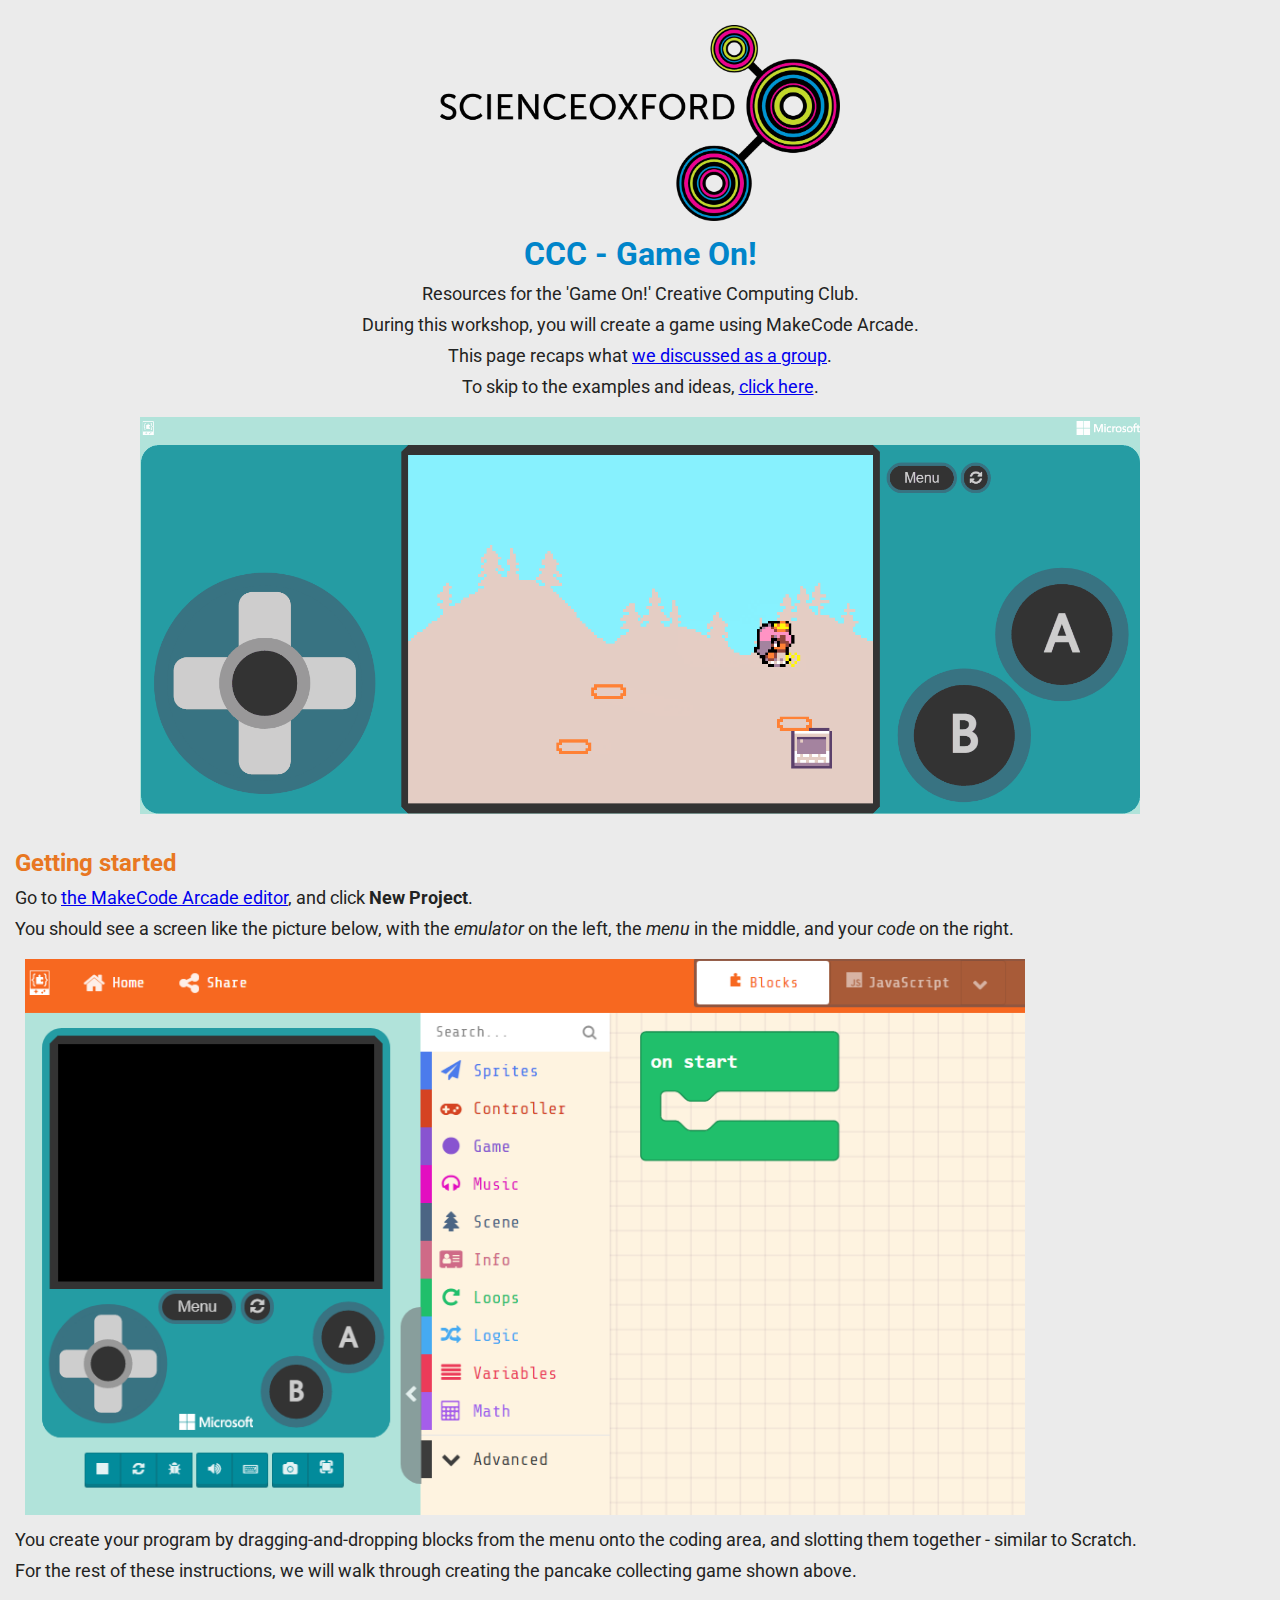
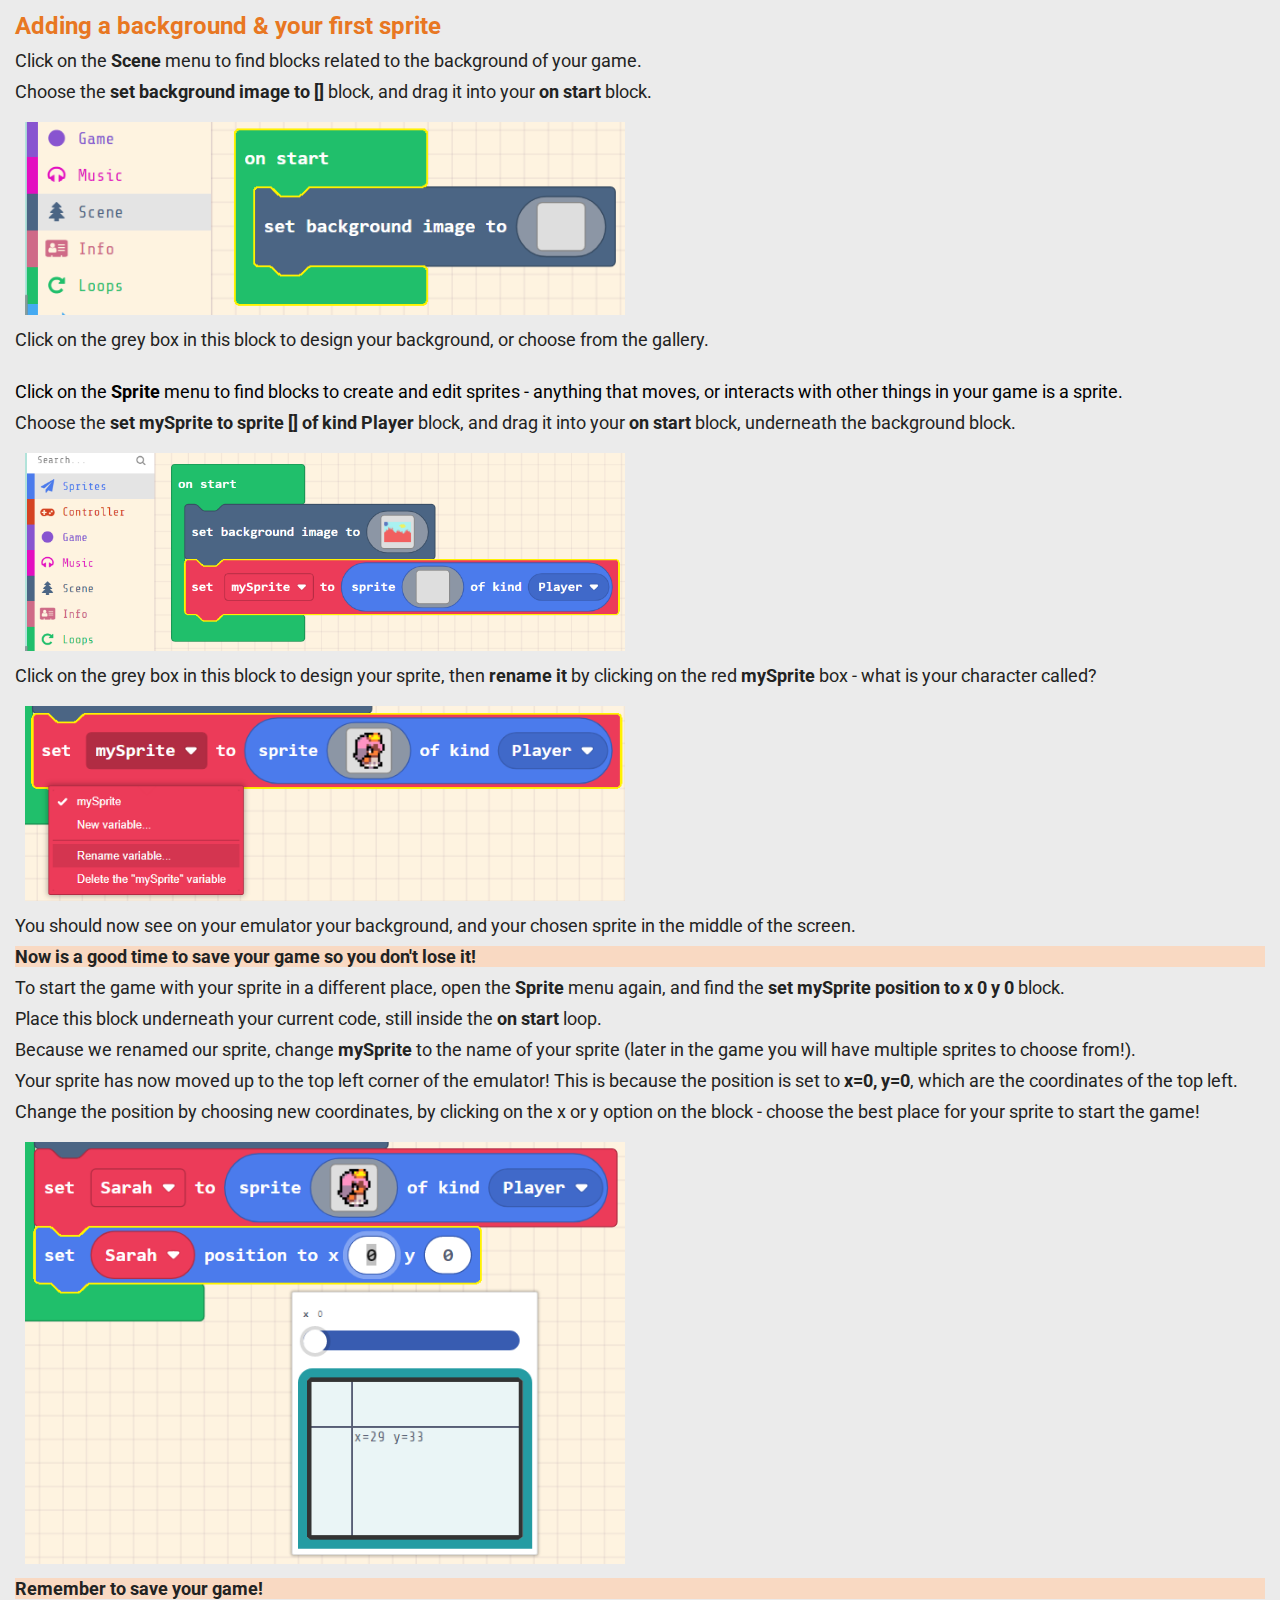
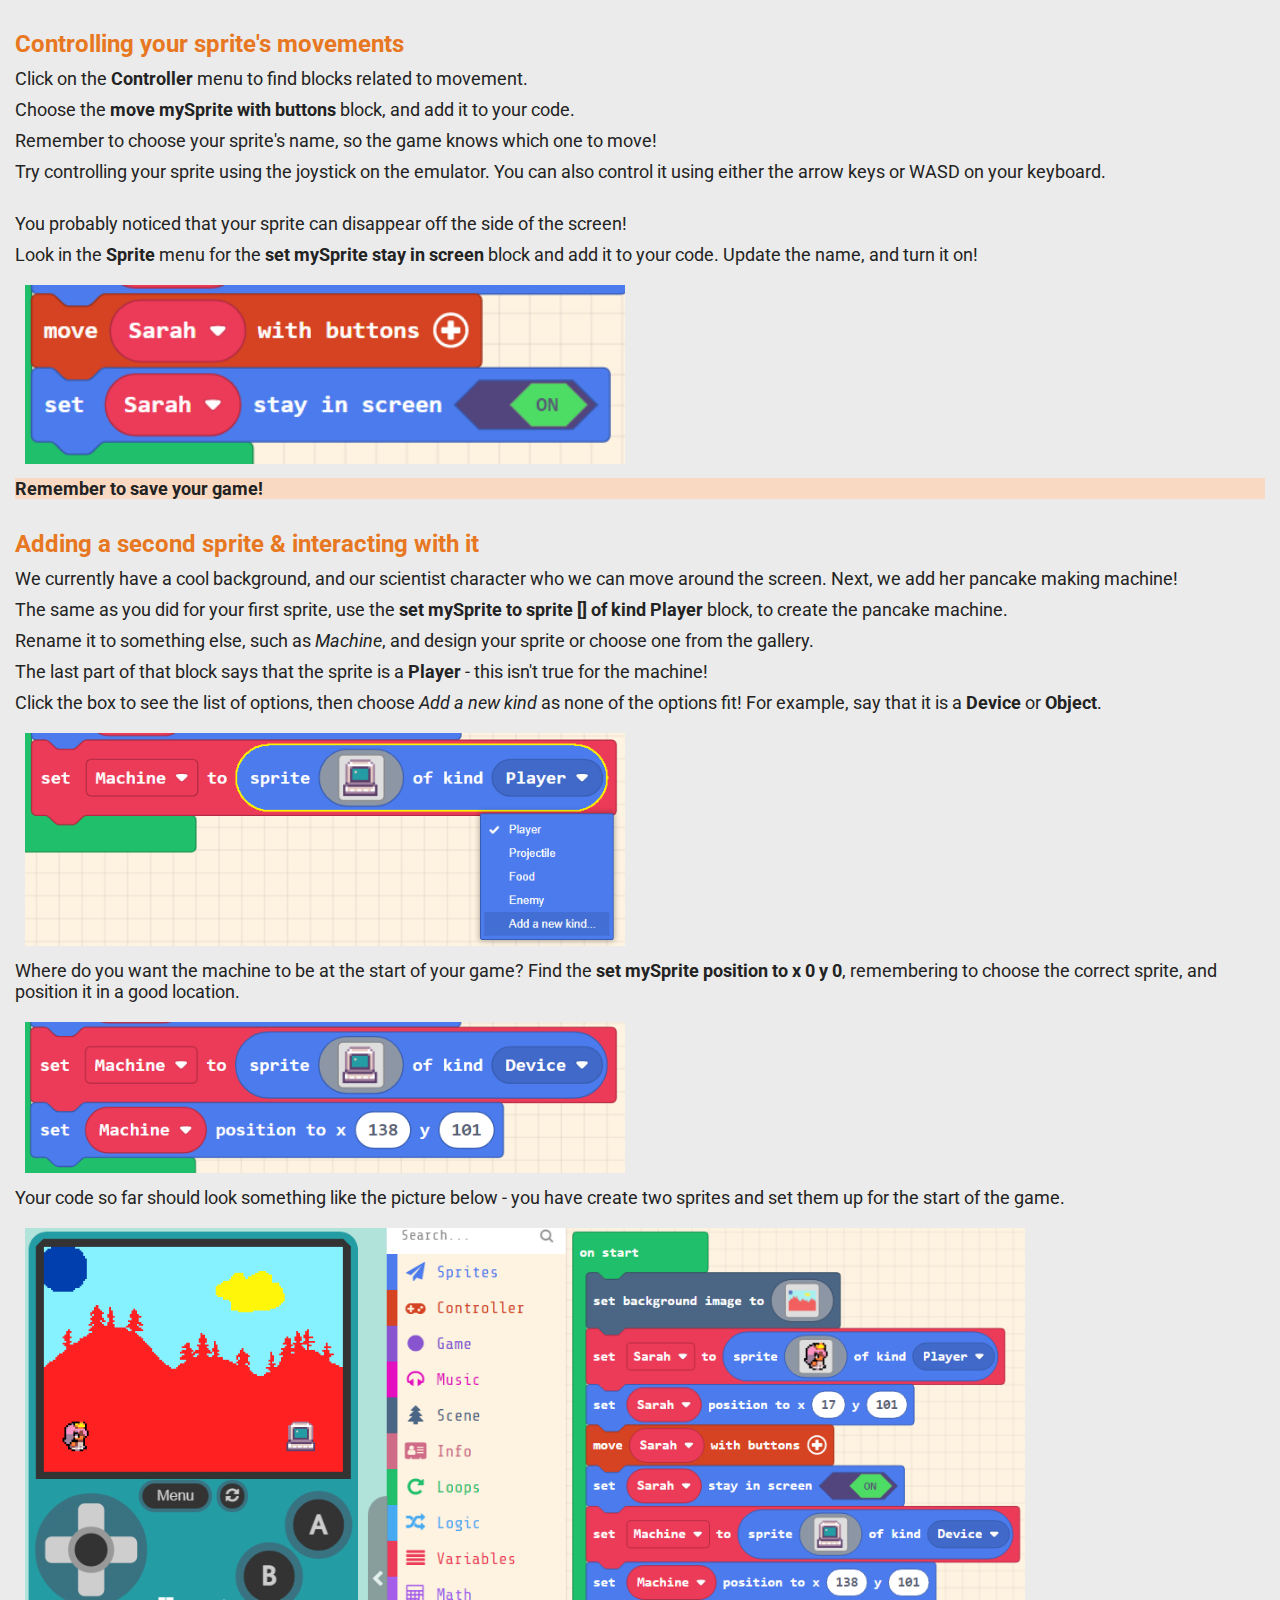
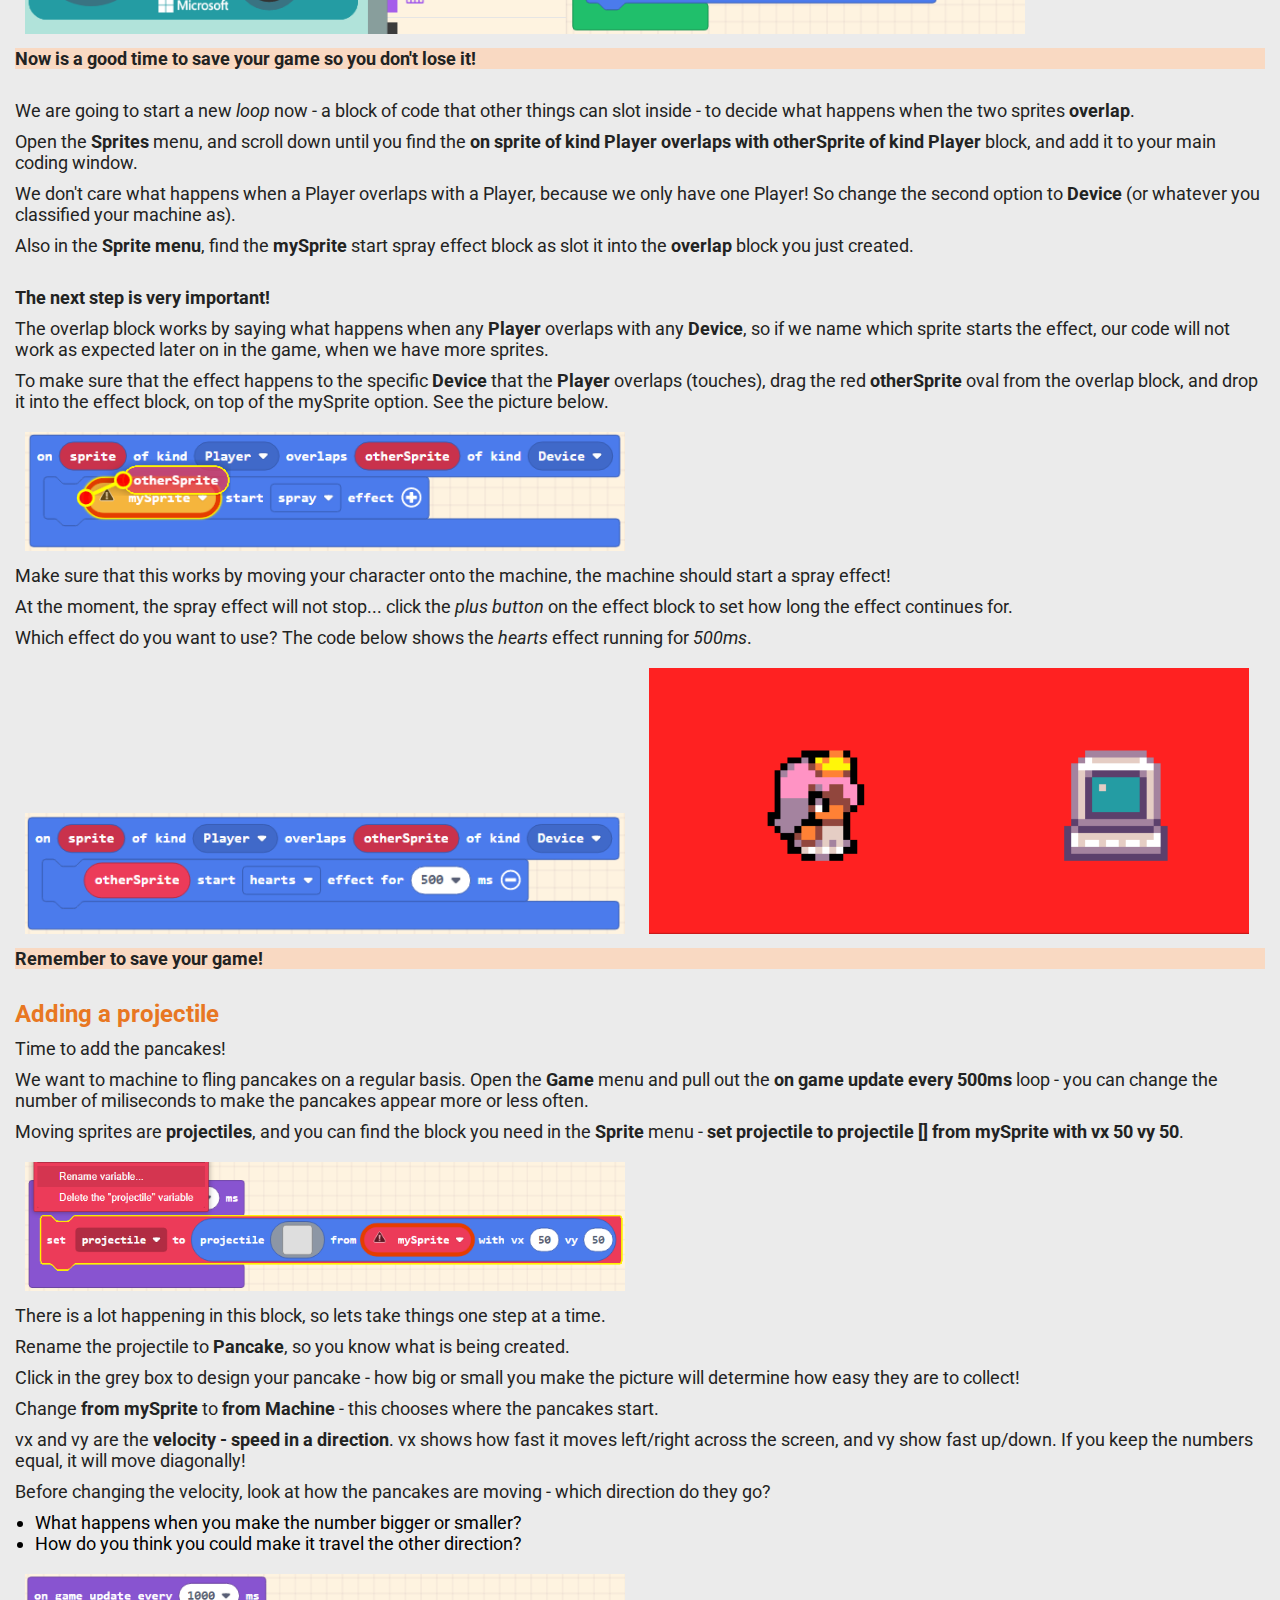
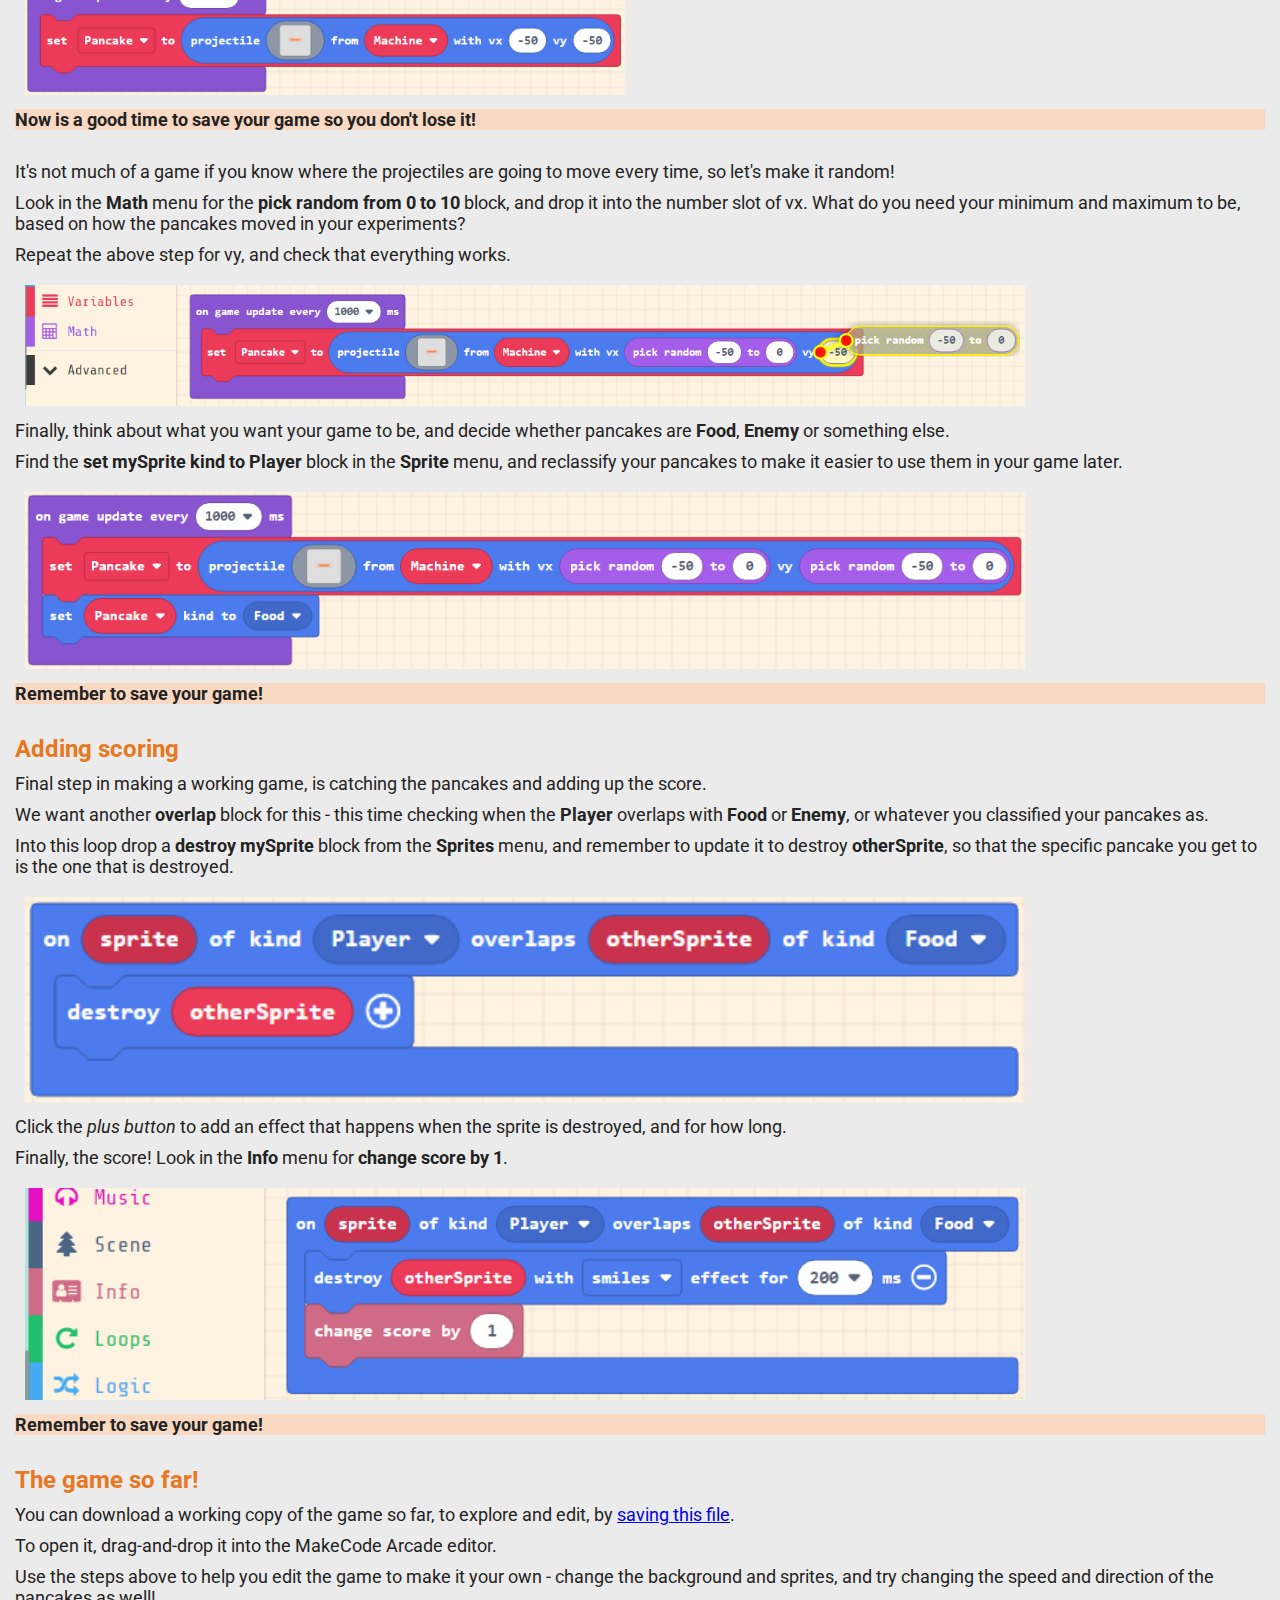
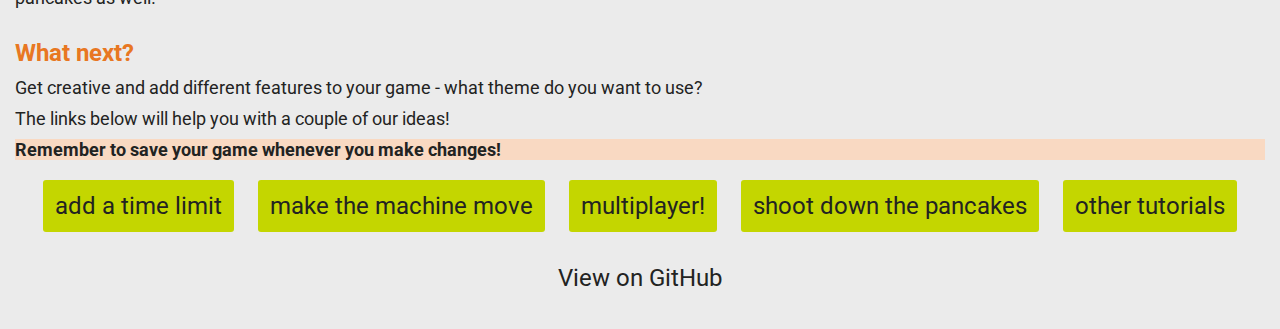
==== index.html @ 3b3e52c8 "docs: add projectile & scoring" ====
<!DOCTYPE html>
<html>

<head>
  <title>Game On!</title>
  <link rel="stylesheet" type="text/css" href="style.css">
  <link href="https://fonts.googleapis.com/css?family=Roboto|Roboto+Mono&display=swap" rel="stylesheet">
  <meta name="viewport" content="width=device-width, initial-scale=1">
</head>

<body>
  <header>
    <a href="https://scienceoxford.com" target="_blank"><img src=".\images\so_logo.png" alt="Science Oxford Logo" width="400px" height="auto"></a>
    <h1>CCC - Game On!</h1>
  </header>

  <div id="intro">
    <p>Resources for the 'Game On!' Creative Computing Club.</p>
    <p>During this workshop, you will create a game using MakeCode Arcade.</p>
    <p>This page recaps what <a href="https://bit.ly/Feb21CCC" target="_blank">we discussed as a group</a>.</p>
    <p>To skip to the examples and ideas, <a href="#working-game">click here</a>.</p>
    <img src=".\images\game-example.gif" alt="Game Example - scientist character moving around pixelated landscape, collecting flying pancakes which burst into hearts when collected" width="1000px" height="auto">
    <br>
    <br>
  </div>

  <div id="starter" class="left">
    <h3>Getting started</h3>
    <p>Go to <a href="https://arcade.makecode.org/" target="_blank">the MakeCode Arcade editor</a>, and click <strong>New Project</strong>.</p>
    <p>You should see a screen like the picture below, with the <em>emulator</em> on the left, the <em>menu</em> in the middle, and your <em>code</em> on the right.</p>
    <img src=".\images\1-emulator.PNG" alt="Screenshot of the editor - emulator on the left, the menu in the middle, your code on the right" width="1000px" height="auto">
    <br>
    <p>You create your program by dragging-and-dropping blocks from the menu onto the coding area, and slotting them together - similar to Scratch.<p>
    <p>For the rest of these instructions, we will walk through creating the pancake collecting game shown above.</p>
    <br>
  </div>

  <div id="first-sprite" class="left">
    <h3>Adding a background & your first sprite</h3>
    <p>Click on the <strong>Scene</strong> menu to find blocks related to the background of your game.</p>
    <p>Choose the <strong>set background image to []</strong> block, and drag it into your <strong>on start</strong> block.</p>
    <img src=".\images\2-background.PNG" alt="Screenshot of blocks - on start, set background image" width="600px" height="auto">
    <br>
    <p>Click on the grey box in this block to design your background, or choose from the gallery.</p>
    <br>Click on the <strong>Sprite</strong> menu to find blocks to create and edit sprites - anything that moves, or interacts with other things in your game is a sprite.</p>
    <p>Choose the <strong>set mySprite to sprite [] of kind Player</strong> block, and drag it into your <strong>on start</strong> block, underneath the background block.</p>
    <img src=".\images\3-add-sprite.PNG" alt="Screenshot of blocks - on start, set background image, set mySprite to sprite of kind Player" width="600px" height="auto">
    <br>
    <p>Click on the grey box in this block to design your sprite, then <strong>rename it</strong> by clicking on the red <strong>mySprite</strong> box - what is your character called?</p>
    <img src=".\images\4-rename-variable.PNG" alt="Screenshot of blocks - on start, set background image, set mySprite to sprite of kind Player" width="600px" height="auto">
    <br>
    <p>You should now see on your emulator your background, and your chosen sprite in the middle of the screen.</p>
    <p class=debugging><strong>Now is a good time to save your game so you don't lose it!</strong></p>
    <p>To start the game with your sprite in a different place, open the <strong>Sprite</strong> menu again, and find the <strong>set mySprite position to x 0 y 0</strong> block.</p>
    <p>Place this block underneath your current code, still inside the <strong>on start</strong> loop.</p>
    <p>Because we renamed our sprite, change <strong>mySprite</strong> to the name of your sprite (later in the game you will have multiple sprites to choose from!).</p>
    <p>Your sprite has now moved up to the top left corner of the emulator! This is because the position is set to <strong>x=0, y=0</strong>, which are the coordinates of the top left.</p>
    <p>Change the position by choosing new coordinates, by clicking on the x or y option on the block - choose the best place for your sprite to start the game!</p>
    <img src=".\images\5-set-position.PNG" alt="Screenshot of blocks - set mySprite to sprite of kind Player, set mySprite position to x 0 y 0" width="600px" height="auto">
    <br>
    <p class=debugging><strong>Remember to save your game!</strong></p>
    <br>
  </div>

  <div id="moving" class="left">
    <h3>Controlling your sprite's movements</h3>
    <p>Click on the <strong>Controller</strong> menu to find blocks related to movement.</p>
    <p>Choose the <strong>move mySprite with buttons</strong> block, and add it to your code.</p>
    <p>Remember to choose your sprite's name, so the game knows which one to move!</p>
    <p>Try controlling your sprite using the joystick on the emulator. You can also control it using either the arrow keys or WASD on your keyboard.</p>
    <br>
    <p>You probably noticed that your sprite can disappear off the side of the screen!</p>
    <p>Look in the <strong>Sprite</strong> menu for the <strong>set mySprite stay in screen</strong> block and add it to your code. Update the name, and turn it on!</p>
    <img src=".\images\6-move-sprite.PNG" alt="Screenshot of blocks - move mySprite with buttons, set mySprite stay in screen ON" width="600px" height="auto">
    <br>
    <p class=debugging><strong>Remember to save your game!</strong></p>
    <br>
  </div>

  <div id="second-sprite" class="left">
    <h3>Adding a second sprite & interacting with it</h3>
    <p>We currently have a cool background, and our scientist character who we can move around the screen. Next, we add her pancake making machine!</p>
    <p>The same as you did for your first sprite, use the <strong>set mySprite to sprite [] of kind Player</strong> block, to create the pancake machine.</p>
    <p>Rename it to something else, such as <em>Machine</em>, and design your sprite or choose one from the gallery.</p>
    <p>The last part of that block says that the sprite is a <strong>Player</strong> - this isn't true for the machine!</p>
    <p>Click the box to see the list of options, then choose <em>Add a new kind</em> as none of the options fit! For example, say that it is a <strong>Device</strong> or <strong>Object</strong>.</p>
    <img src=".\images\7-second-sprite.PNG" alt="Screenshot of blocks - set mySprite2 to sprite of kind Player - showing options to change Player to Projectile, Food, Enemy or Add a new kind" width="600px" height="auto">
    <br>
    <p>Where do you want the machine to be at the start of your game? Find the <strong>set mySprite position to x 0 y 0</strong>, remembering to choose the correct sprite, and position it in a good location.</p>
    <img src=".\images\8-position-second-sprite.PNG" alt="Screenshot of blocks - set mySprite2 to sprite of kind Device, set mySprite2 position to x 138 y 101" width="600px" height="auto">
    <br>
    <p>Your code so far should look something like the picture below - you have create two sprites and set them up for the start of the game.</p>
    <img src=".\images\9-steps-so-far.PNG" alt="Screenshot of blocks showing all the code so far, plus the emulator showing the position of the sprites" width="1000px" height="auto">
    <br>
    <p class=debugging><strong>Now is a good time to save your game so you don't lose it!</strong></p>
    <br>
    <p>We are going to start a new <em>loop</em> now - a block of code that other things can slot inside - to decide what happens when the two sprites <strong>overlap</strong>.</p>
    <p>Open the <strong>Sprites</strong> menu, and scroll down until you find the <strong>on sprite of kind Player overlaps with otherSprite of kind Player</strong> block, and add it to your main coding window.</p>
    <p>We don't care what happens when a Player overlaps with a Player, because we only have one Player! So change the second option to <strong>Device</strong> (or whatever you classified your machine as).</p>
    <p>Also in the <strong>Sprite menu</strong>, find the <strong>mySprite</strong> start spray effect</strong> block as slot it into the <strong>overlap</strong> block you just created.</p>
    <br>
    <p><strong>The next step is very important!</strong></p>
    <p>The overlap block works by saying what happens when any <strong>Player</strong> overlaps with any <strong>Device</strong>, so if we name which sprite starts the effect, our code will not work as expected later on in the game, when we have more sprites.</p>
    <p>To make sure that the effect happens to the specific <strong>Device</strong> that the <strong>Player</strong> overlaps (touches), drag the red <strong>otherSprite</strong> oval from the overlap block, and drop it into the effect block, on top of the mySprite option. See the picture below.</p>
    <img src=".\images\10-overlap.PNG" alt="Screenshot of blocks - on sprite of kind Player overlaps otherSprite of kind Device, otherSprite start spray effect" width="600px" height="auto">
    <br>
    <p>Make sure that this works by moving your character onto the machine, the machine should start a spray effect!</p>
    <p>At the moment, the spray effect will not stop... click the <em>plus button</em> on the effect block to set how long the effect continues for.</p>
    <p>Which effect do you want to use? The code below shows the <em>hearts</em> effect running for <em>500ms</em>.</p>
    <img src=".\images\11-hearts-for-time.PNG" alt="Screenshot of blocks - on sprite of kind Player overlaps otherSprite of kind Device, otherSprite start hearts effect for 500ms" width="600px" height="auto">
    <img src=".\images\12-example.gif" alt="Game example - scientist moving onto the machine, then away again. The machine creates hearts when touched." width="600px" height="auto">
    <br>
    <p class=debugging><strong>Remember to save your game!</strong></p>
    <br>
  </div>

  <div id="projectile" class="left">
    <h3>Adding a projectile</h3>
    <p>Time to add the pancakes!</p>
    <p>We want to machine to fling pancakes on a regular basis. Open the <strong>Game</strong> menu and pull out the <strong>on game update every 500ms</strong> loop - you can change the number of miliseconds to make the pancakes appear more or less often.
    <p>Moving sprites are <strong>projectiles</strong>, and you can find the block you need in the <strong>Sprite</strong> menu - <strong>set projectile to projectile [] from mySprite with vx 50 vy 50</strong>.</p>
    <img src=".\images\13-add-projectile.PNG" alt="Screenshot of blocks - on game update every 500ms, set projectile to projectile from mySprite with vx 50 vy 50" width="600px" height="auto">
    <br>
    <p>There is a lot happening in this block, so lets take things one step at a time.</p>
    <p>Rename the projectile to <strong>Pancake</strong>, so you know what is being created.</p>
    <p>Click in the grey box to design your pancake - how big or small you make the picture will determine how easy they are to collect!</p>
    <p>Change <strong>from mySprite</strong> to <strong>from Machine</strong> - this chooses where the pancakes start.</p>
    <p>vx and vy are the <strong>velocity - speed in a direction</strong>. vx shows how fast it moves left/right across the screen, and vy show fast up/down. If you keep the numbers equal, it will move diagonally!</p>
    <p>Before changing the velocity, look at how the pancakes are moving - which direction do they go?</p>
    <ul>
      <li>What happens when you make the number bigger or smaller?</li>
      <li>How do you think you could make it travel the other direction?</li>
    </ul>
    <img src=".\images\14-renamed-projectile.PNG" alt="Screenshot of blocks - on game update every 1000ms, set Pancake to projectile from Machine with vx -50 vy -50" width="600px" height="auto">
    <br>
    <p class=debugging><strong>Now is a good time to save your game so you don't lose it!</strong></p>
    <br>
    <p>It's not much of a game if you know where the projectiles are going to move every time, so let's make it random!</p>
    <p>Look in the <strong>Math</strong> menu for the <strong>pick random from 0 to 10</strong> block, and drop it into the number slot of vx. What do you need your minimum and maximum to be, based on how the pancakes moved in your experiments?</p>
    <p>Repeat the above step for vy, and check that everything works.</p>
    <img src=".\images\15-random-velocity.PNG" alt="Screenshot of blocks - on game update every 1000ms, set Pancake to projectile from Machine with vx pick random -50 to 0 vy pick random -50 to 0" width="1000px" height="auto">
    <br>
    <p>Finally, think about what you want your game to be, and decide whether pancakes are <strong>Food</strong>, <strong>Enemy</strong> or something else.</p>
    <p>Find the <strong>set mySprite kind to Player</strong> block in the <strong>Sprite</strong> menu, and reclassify your pancakes to make it easier to use them in your game later.</p>
    <img src=".\images\16-code-so-far.PNG" alt="Screenshot of blocks - on game update every 1000ms, set Pancake to projectile from Machine with vx pick random -50 to 0 vy pick random -50 to 0, set Pancake kind to Food" width="1000px" height="auto">
    <br>
    <p class=debugging><strong>Remember to save your game!</strong></p>
    <br>
  </div>

  <div id="scoring" class="left">
    <h3>Adding scoring</h3>
    <p>Final step in making a working game, is catching the pancakes and adding up the score.</p>
    <p>We want another <strong>overlap</strong> block for this - this time checking when the <strong>Player</strong> overlaps with <strong>Food</strong> or <strong>Enemy</strong>, or whatever you classified your pancakes as.</p>
    <p>Into this loop drop a <strong>destroy mySprite</strong> block from the <strong>Sprites</strong> menu, and remember to update it to destroy <strong>otherSprite</strong>, so that the specific pancake you get to is the one that is destroyed.</p>
    <img src=".\images\17-overlap-food.PNG" alt="Screenshot of blocks - on sprite of kind Player overlaps otherSprite of kind Food, destroy otherSprite" width="1000px" height="auto">
    <br>
    <p>Click the <em>plus button</em> to add an effect that happens when the sprite is destroyed, and for how long.</p>
    <p>Finally, the score! Look in the <strong>Info</strong> menu for <strong>change score by 1</strong>.</p>
    <img src=".\images\18-code-so-far.PNG" alt="Screenshot of blocks - on sprite of kind Player overlaps otherSprite of kind Food, destroy otherSprite with smiles effect for 200ms, change score by 1" width="1000px" height="auto">
    <br>
    <p class=debugging><strong>Remember to save your game!</strong></p>
    <br>
  </div>

  <div id="working-game" class="left">
    <h3>The game so far!</h3>
    <p>You can download a working copy of the game so far, to explore and edit, by <a href=".examples\Scientist-Pancake-Game.png" target="_blank">saving this file</a>.</p>
    <p>To open it, drag-and-drop it into the MakeCode Arcade editor.</p>
    <p>Use the steps above to help you edit the game to make it your own - change the background and sprites, and try changing the speed and direction of the pancakes as well!</p>
    <br>
  </div>

  <div id="extensions" class="left">
    <h3>What next?</h3>
    <p>Get creative and add different features to your game - what theme do you want to use?</p>
    <p>The links below will help you with a couple of our ideas!</p>
    <p class=debugging><strong>Remember to save your game whenever you make changes!</strong></p>
  </div>

  <nav class="links bg_green">
    <a href="..." target="_blank">add a time limit</a>
    <a href="..." target="_blank">make the machine move</a>
    <a href="..." target"_blank">multiplayer!</a>
    <a href="..." target"_blank">shoot down the pancakes</a>
    <a href="https://arcade.makecode.com/" target"_blank">other tutorials</a>
  </nav>

  <footer class="links">
    <a href="https://github.com/ScienceOxford/game-on" target="_blank">View on GitHub</a>
  </footer>

</body>

</html>
---- style.css ----
* {
  box-sizing: border-box;
  margin: 0;
  padding: 0;
  font-size: 18px;
}

img {
  max-width: 100%;
  height: auto;
  margin: 10px;
}

body {
  background-color: rgb(235, 235, 235);
  font-family: "Roboto";
  text-align: center;
  font-size: 16px;
  margin: 5px;
  padding: 10px;
  min-width: 300px;
}

h1 {
  color: rgb(0, 133, 202);
  font-size: 32px;
  margin-bottom: 10px;
}

h3 {
  color: rgb(232, 119, 34);
  font-size: 24px;
  margin-bottom: 10px;
}

h4 {
  color: rgb(30, 144, 255);
  font-size: 22px;
  margin-bottom: 10px;
}

h5 {
  color: rgb(227, 0, 141);
  font-size: 22px;
  margin-bottom: 10px;
}

p {
  color: rgb(34, 35, 34);
  margin-bottom: 10px;
}

pre {
  font-family: "Roboto Mono";
  border: thin dashed darkgrey;
  border-radius: 5px;
  padding: 5px;
}

code {
  font-family: "Roboto Mono";
}

.left {
  text-align: left;
}

.bg_pink a {
  background-color: rgb(208, 0, 111);
}

.bg_green a {
  background-color: rgb(196, 214, 0);
}

.links a {
  color: rgb(34, 35, 34);
  font-size: 24px;
  border-radius: 3px;
  margin: 10px;
  padding: 12px;
  display: inline-block;
  text-decoration: none;
}

.debugging {
  background-color: rgb(249,217,194);
}

ul, ol {
  margin-left: 20px;
  margin-bottom: 10px;
}
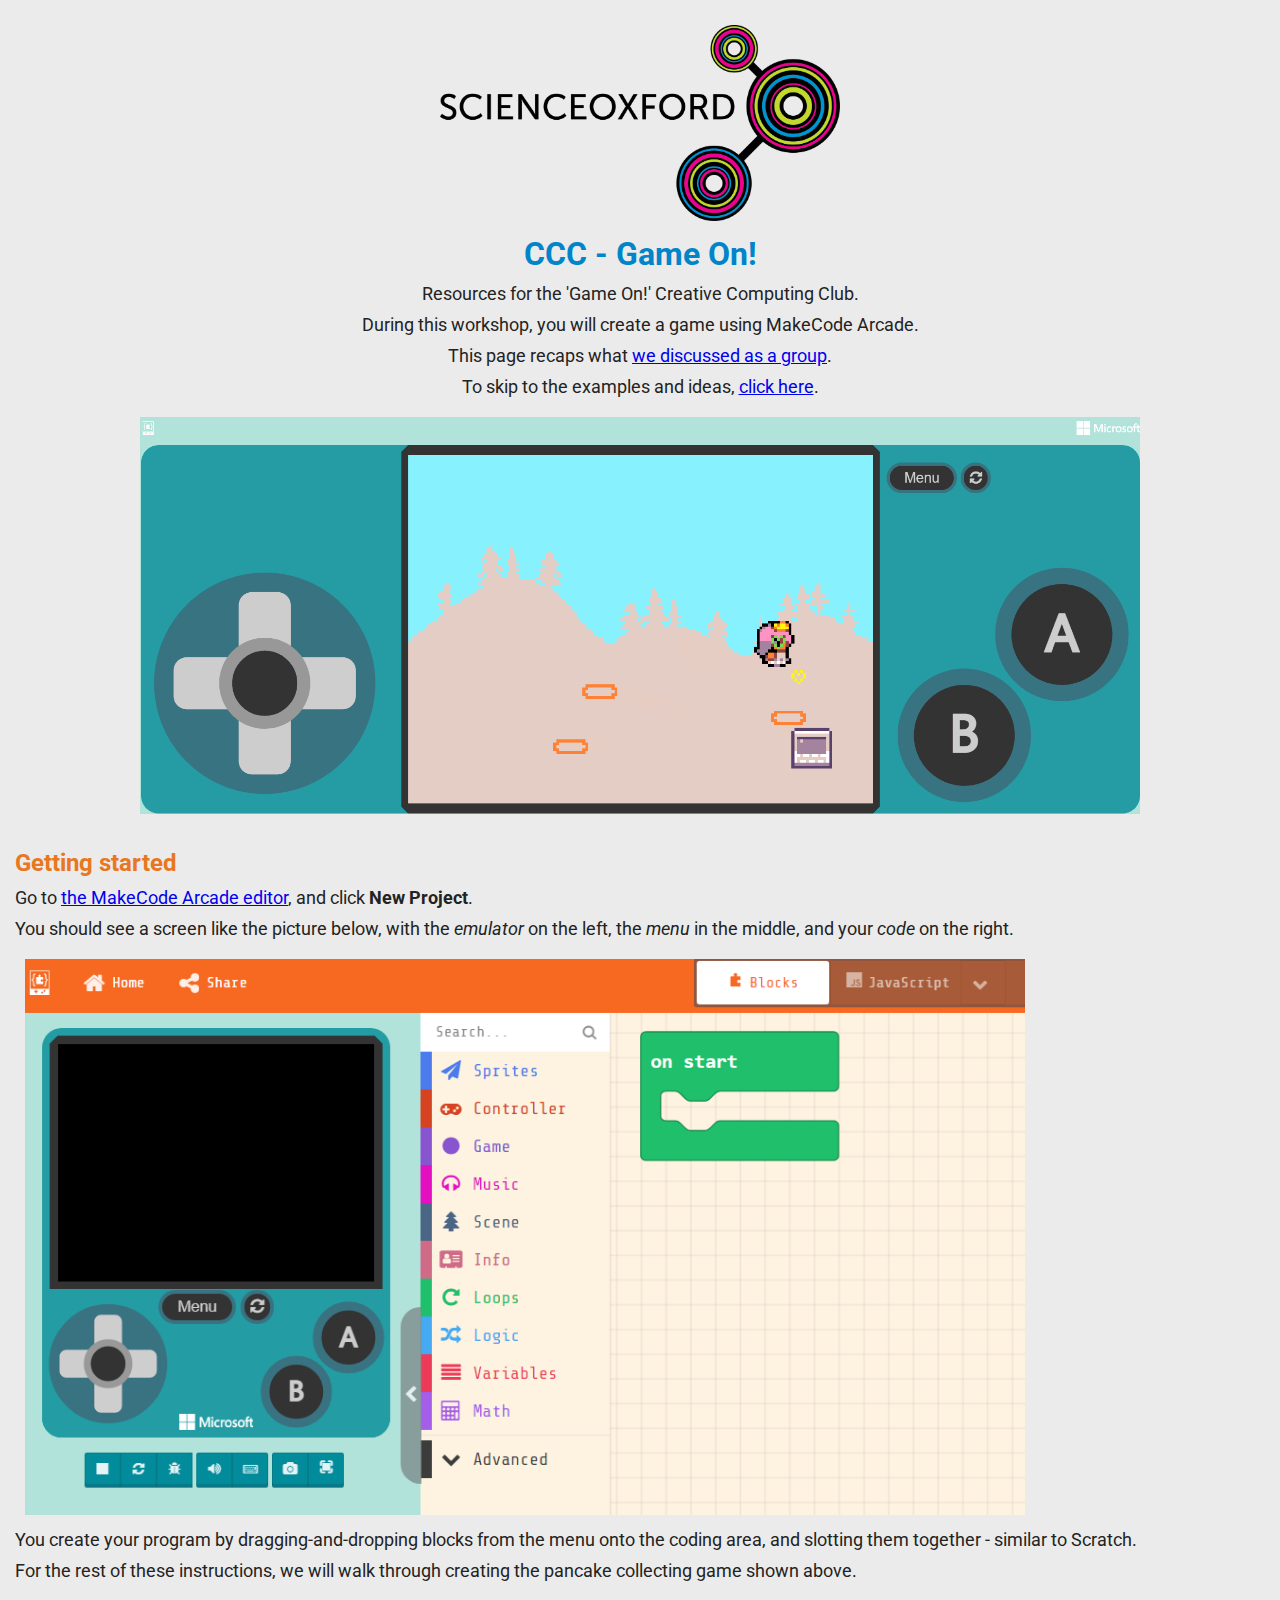
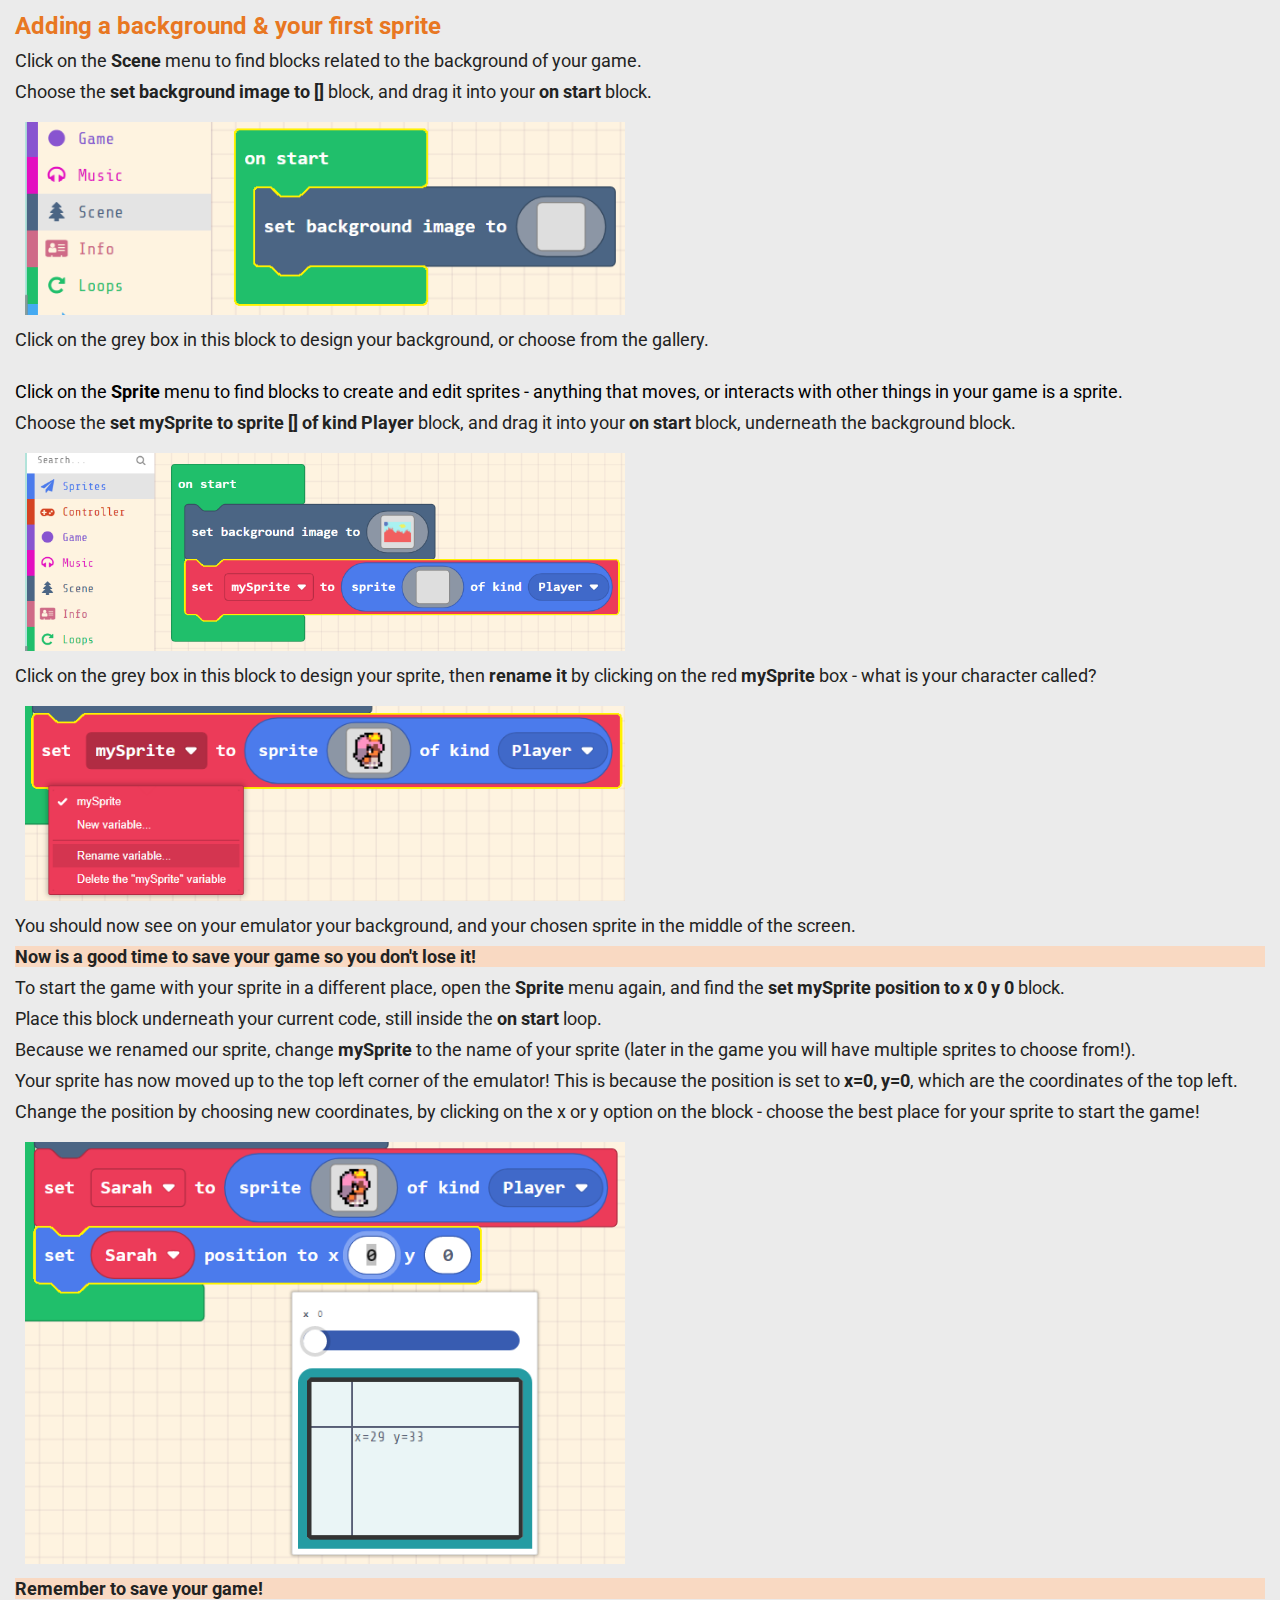
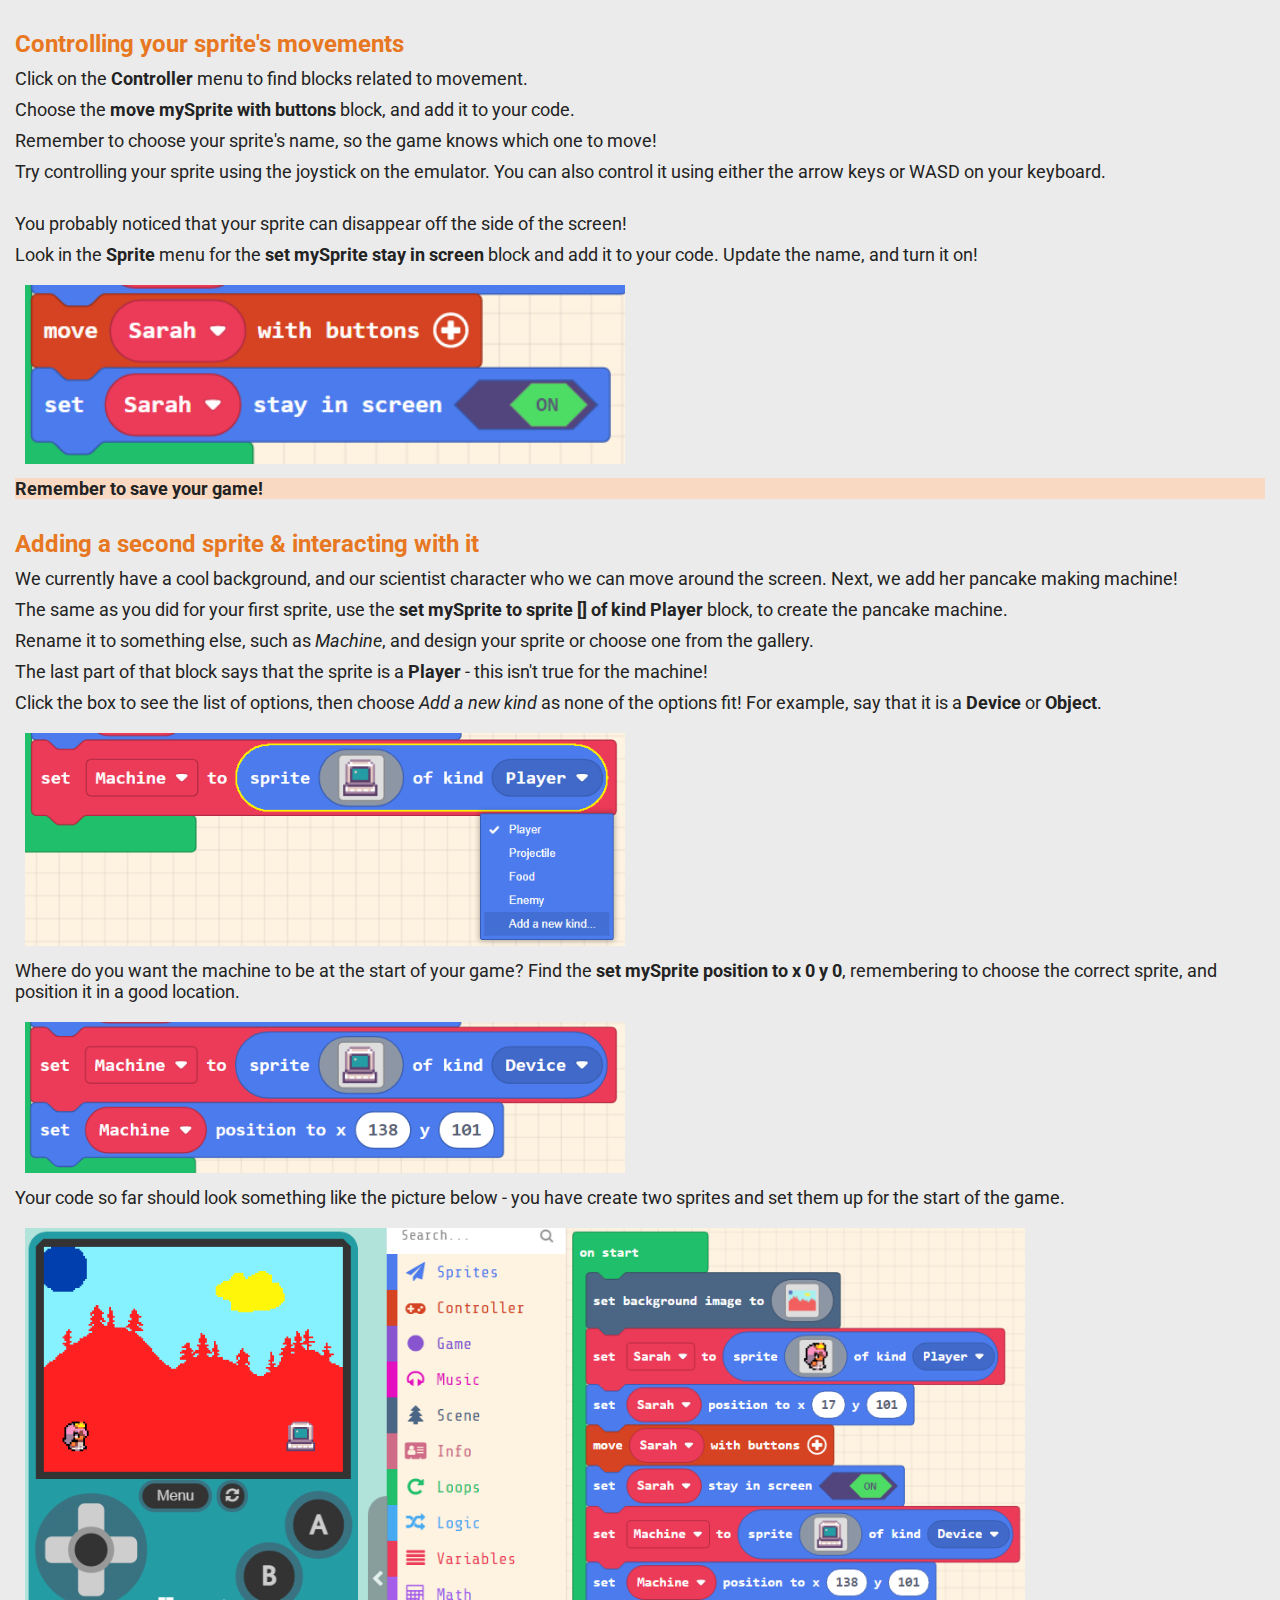
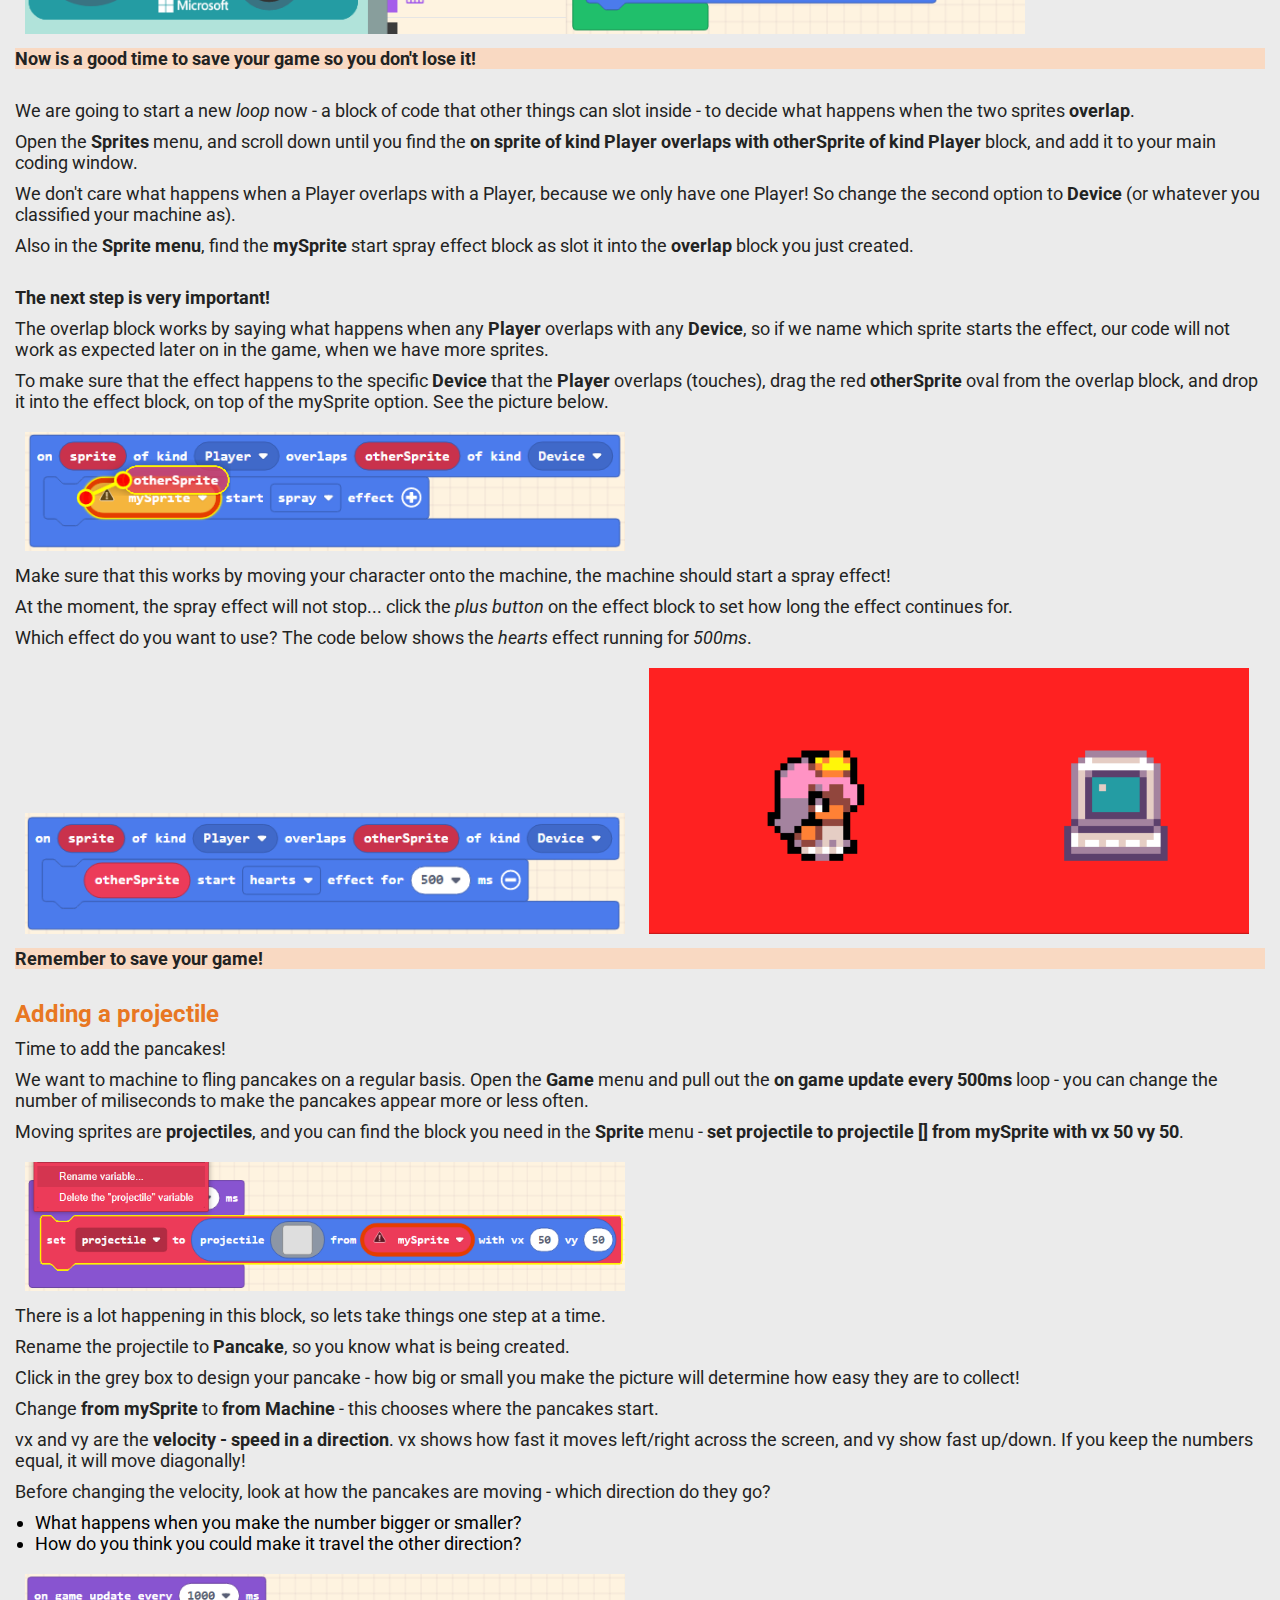
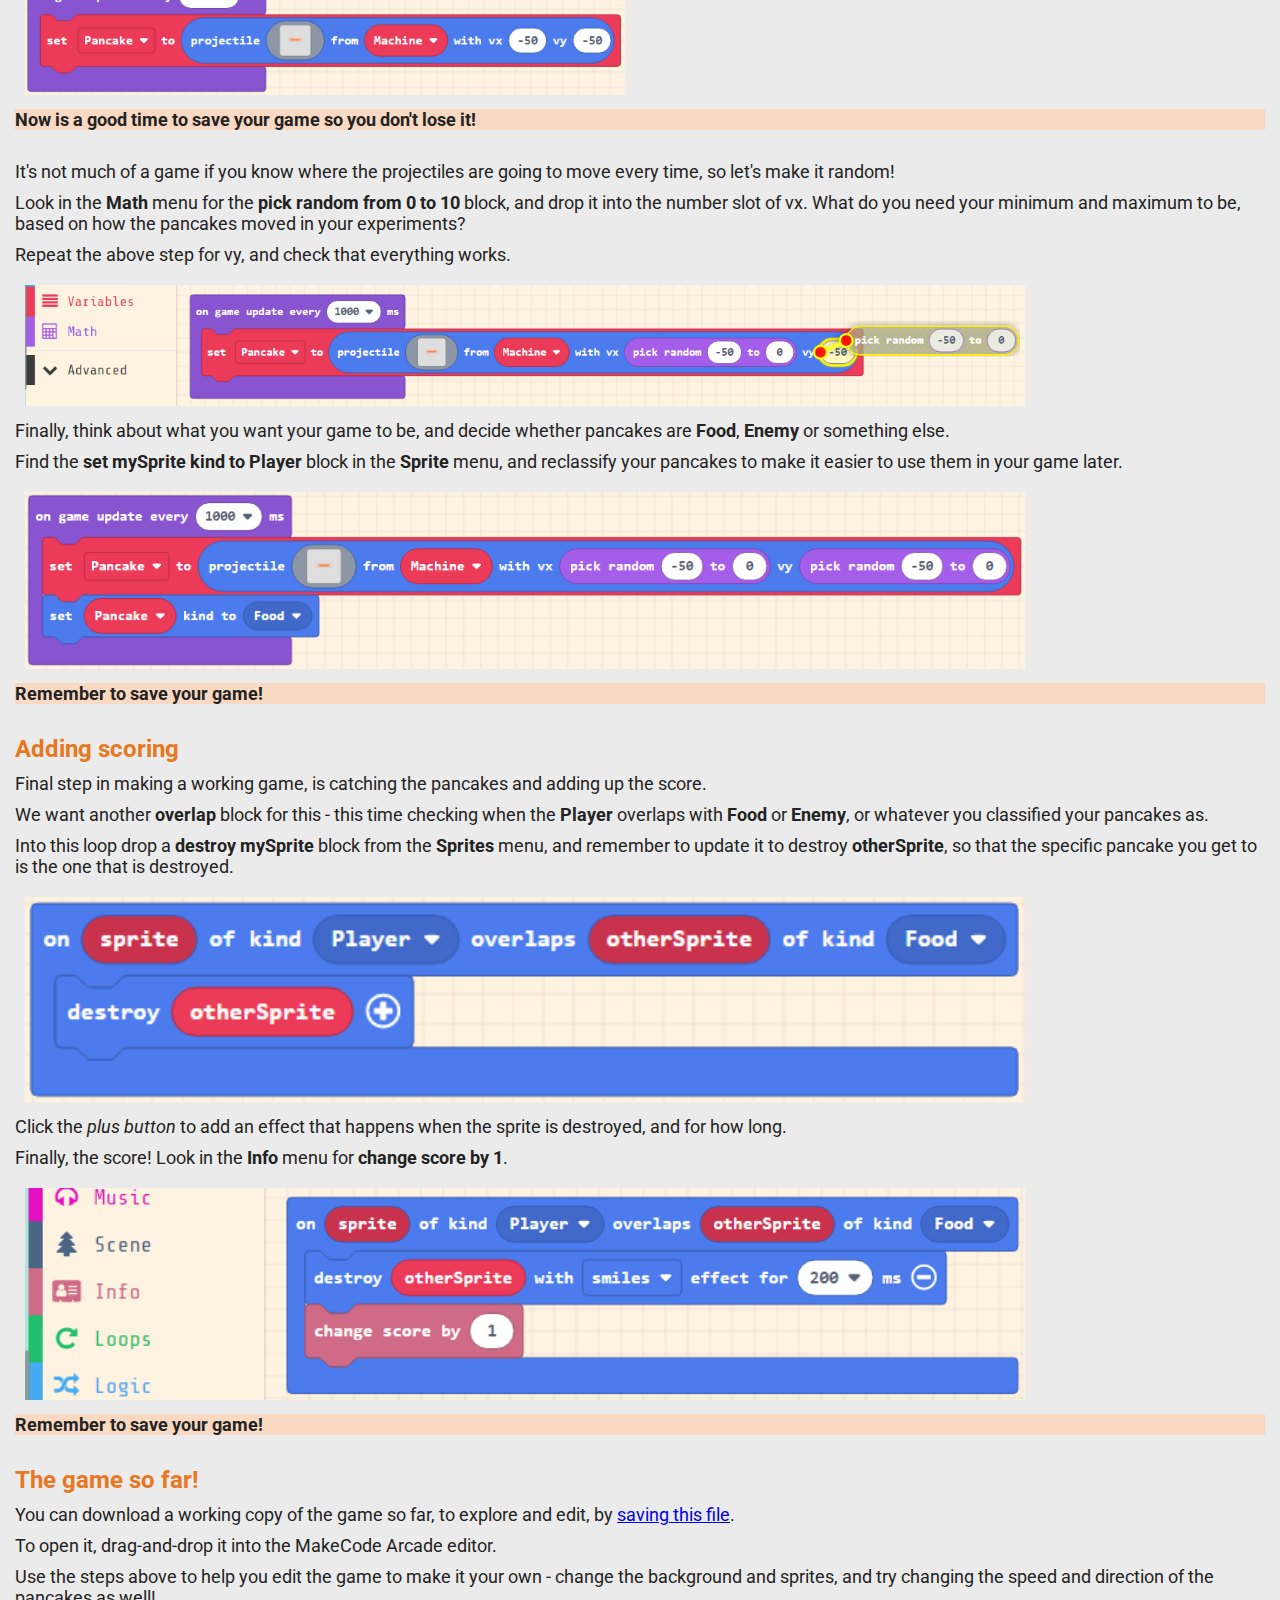
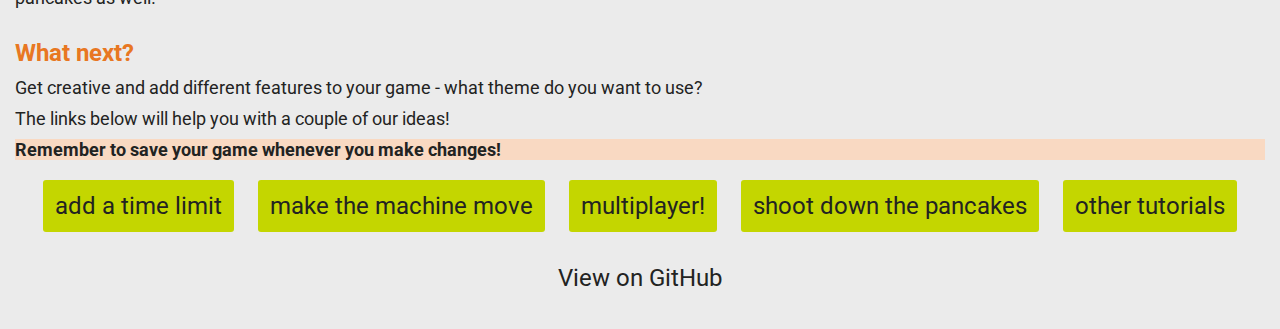
==== commit 471932ef: "docs: add time limit extension" ====
--- a/index.html
+++ b/index.html
@@ -179,9 +179,9 @@
   </div>
 
   <nav class="links bg_green">
-    <a href="..." target="_blank">add a time limit</a>
+    <a href="countdown.html" target="_blank">add a time limit</a>
     <a href="..." target="_blank">make the machine move</a>
-    <a href="..." target"_blank">multiplayer!</a>
+    <a href="multiplayer.html" target"_blank">multiplayer!</a>
     <a href="..." target"_blank">shoot down the pancakes</a>
     <a href="https://arcade.makecode.com/" target"_blank">other tutorials</a>
   </nav>
--- a/style.css
+++ b/style.css
@@ -91,3 +91,8 @@
   margin-left: 20px;
   margin-bottom: 10px;
 }
+
+table {
+  text-align: center;
+  border-spacing: 15px;
+}
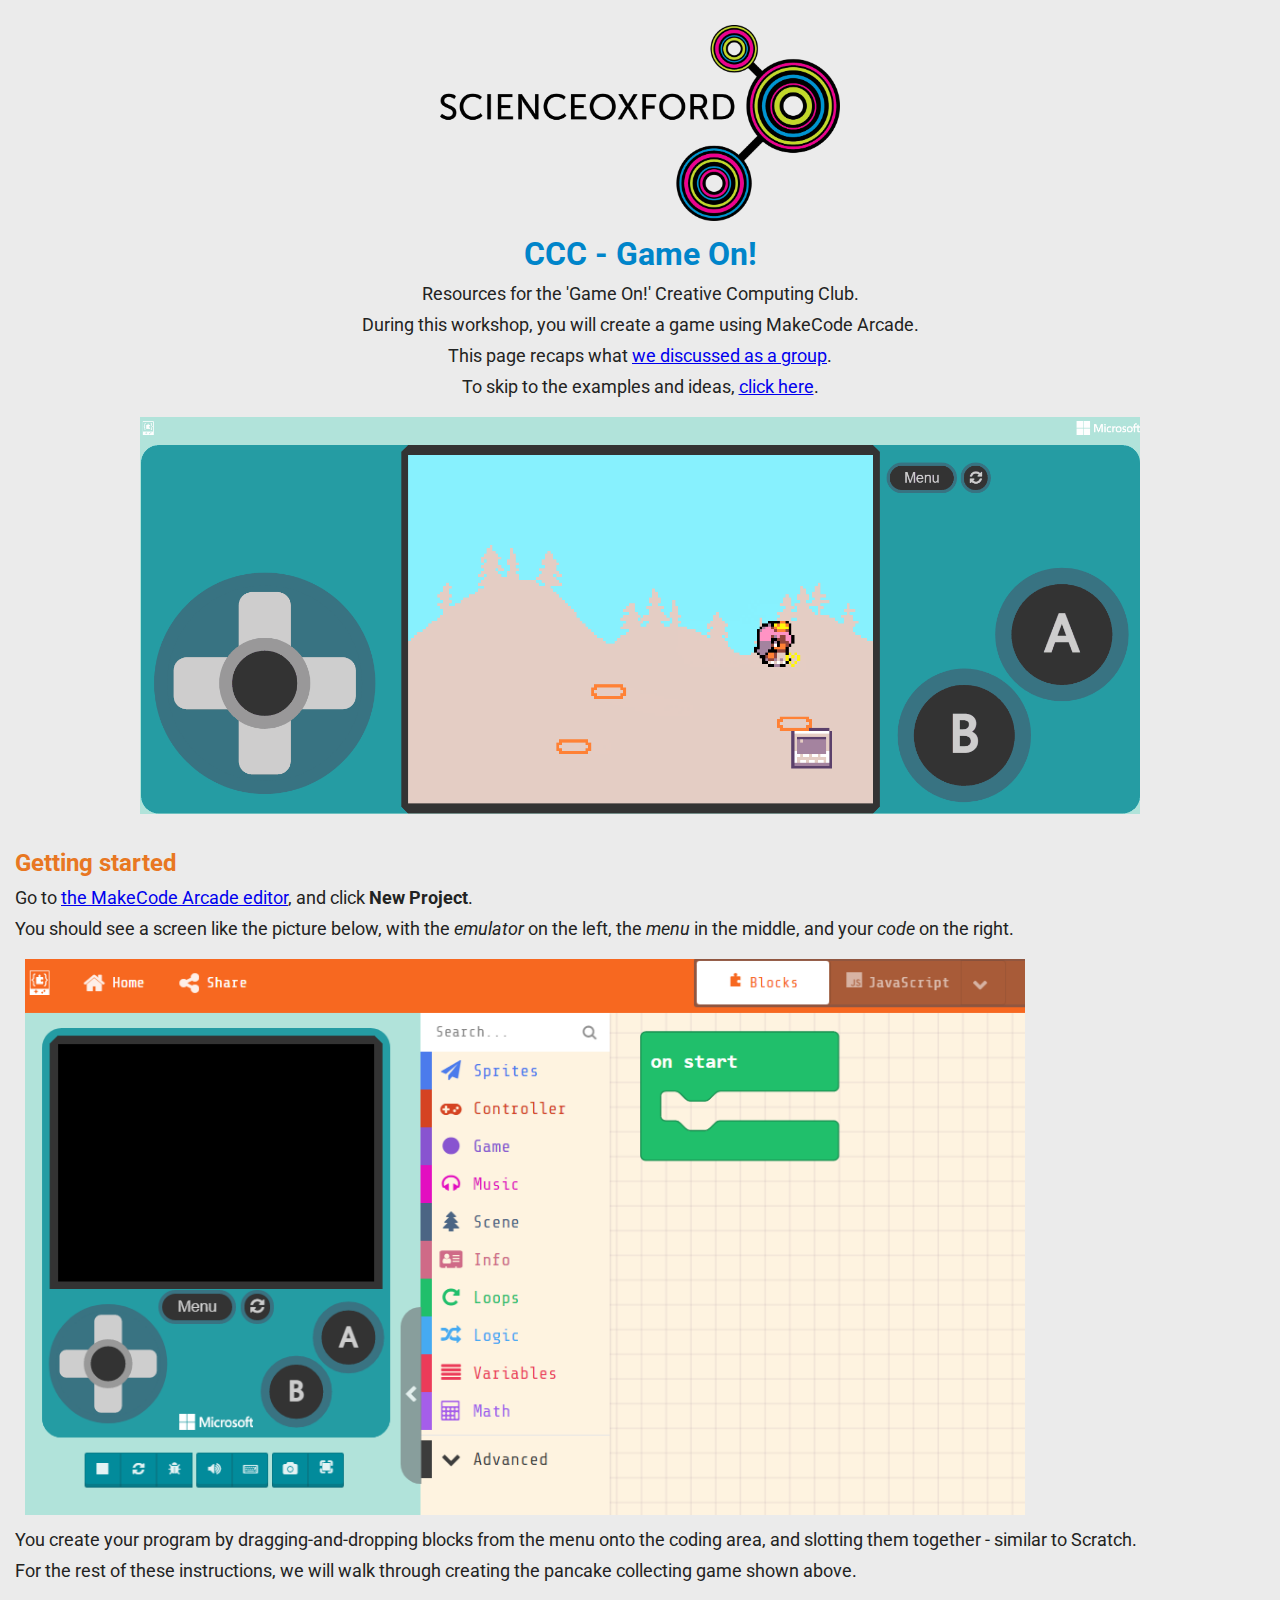
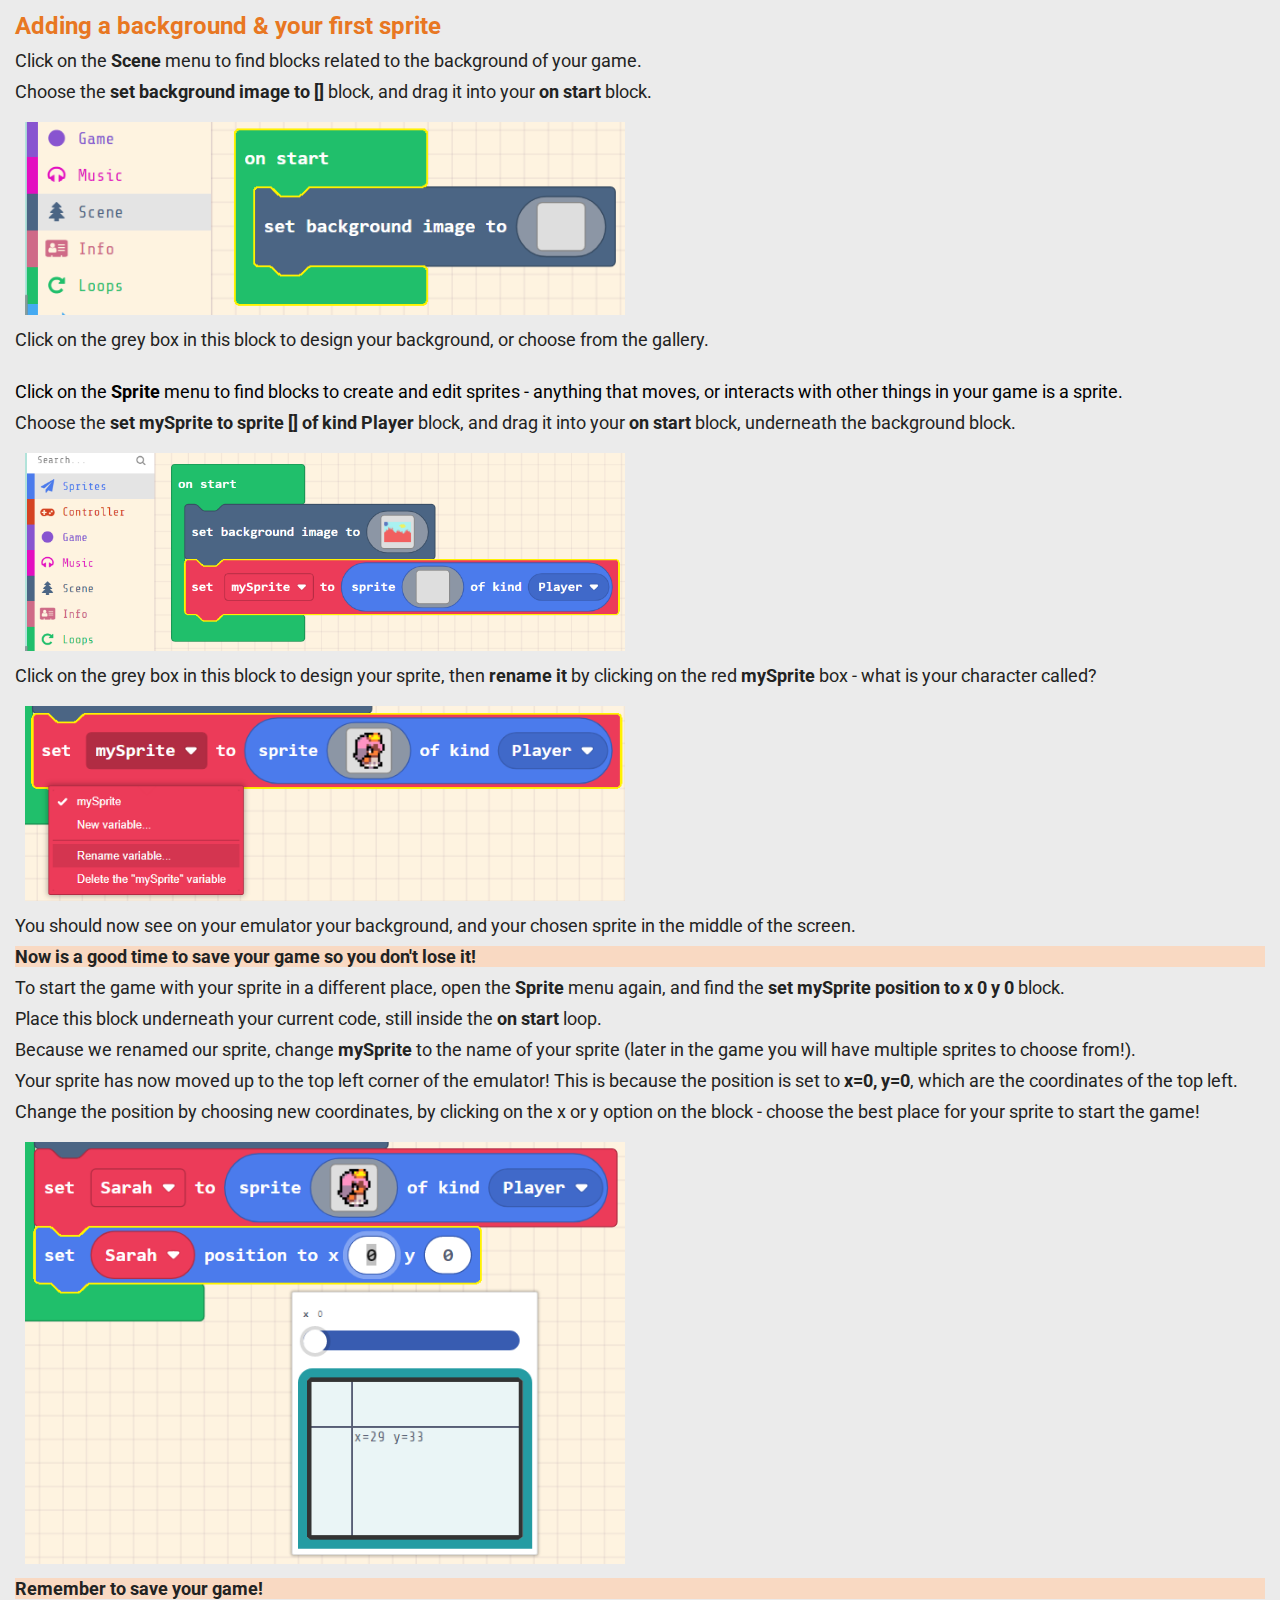
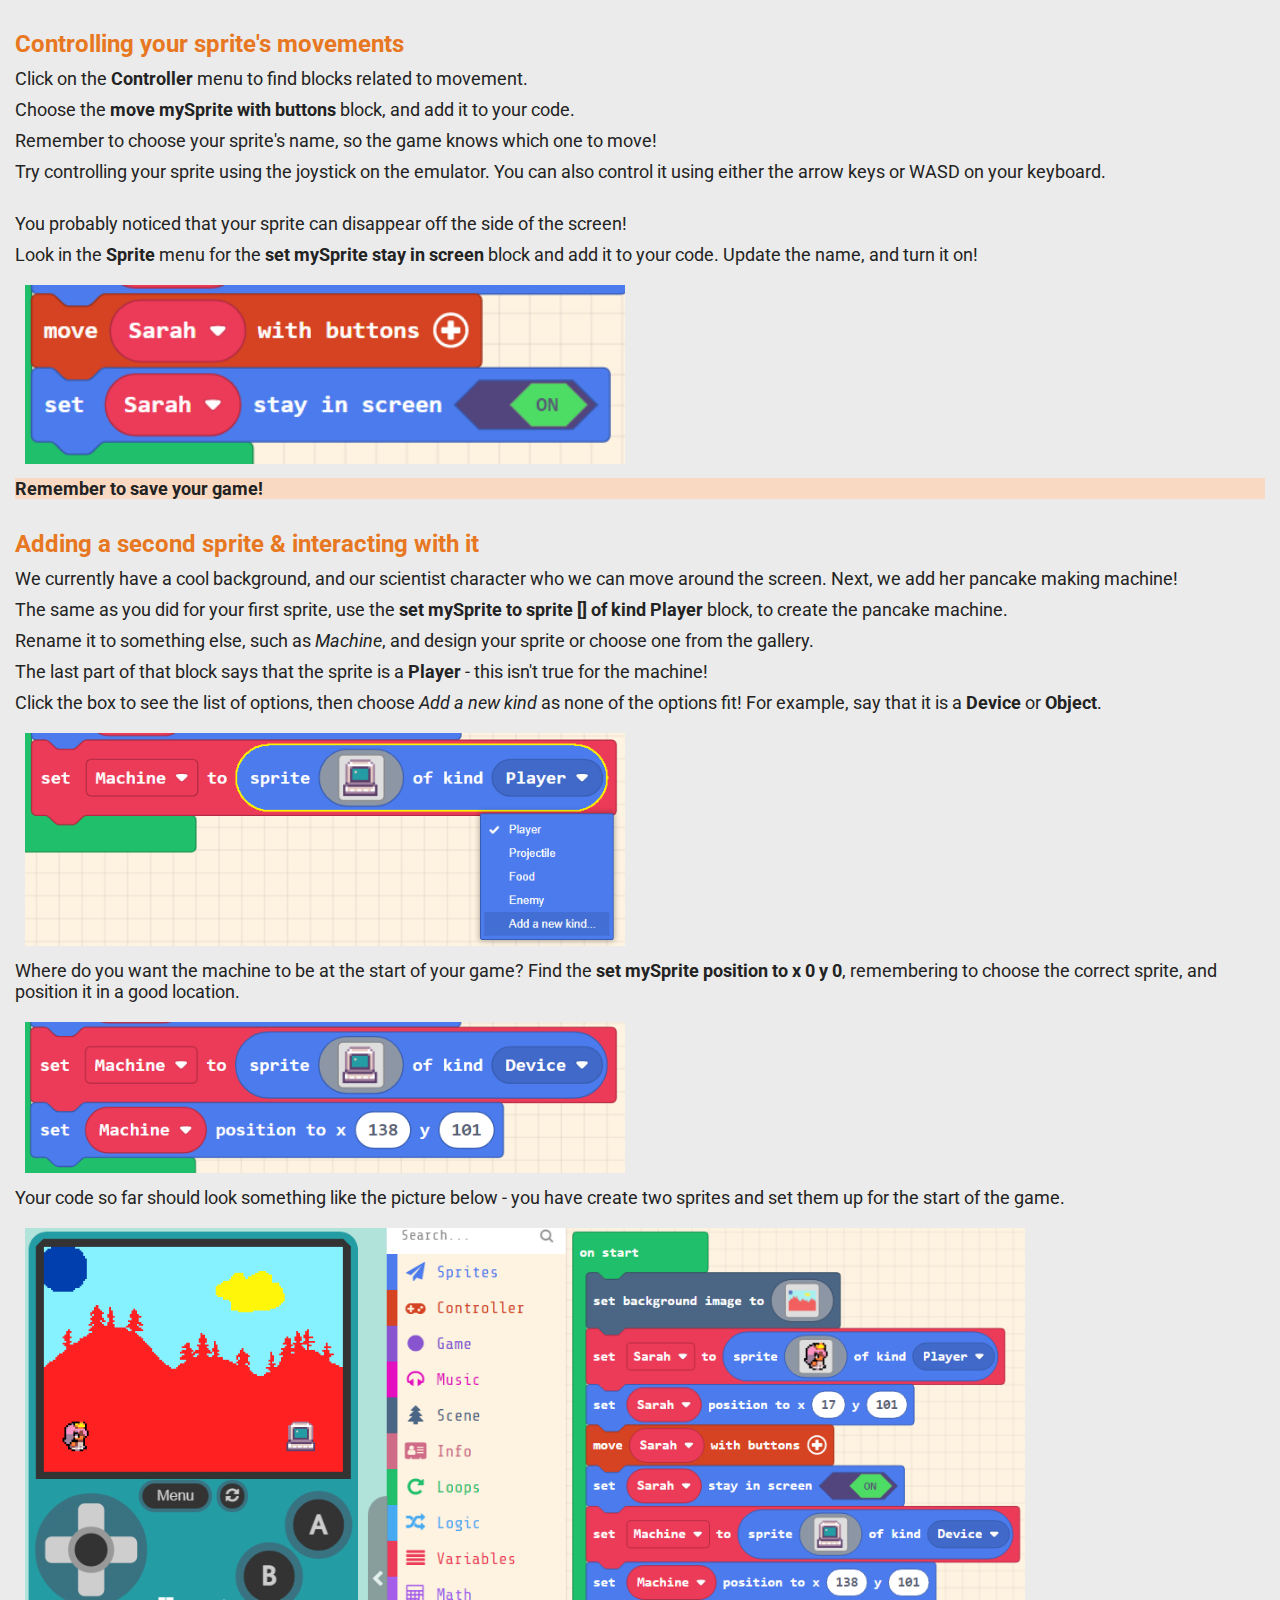
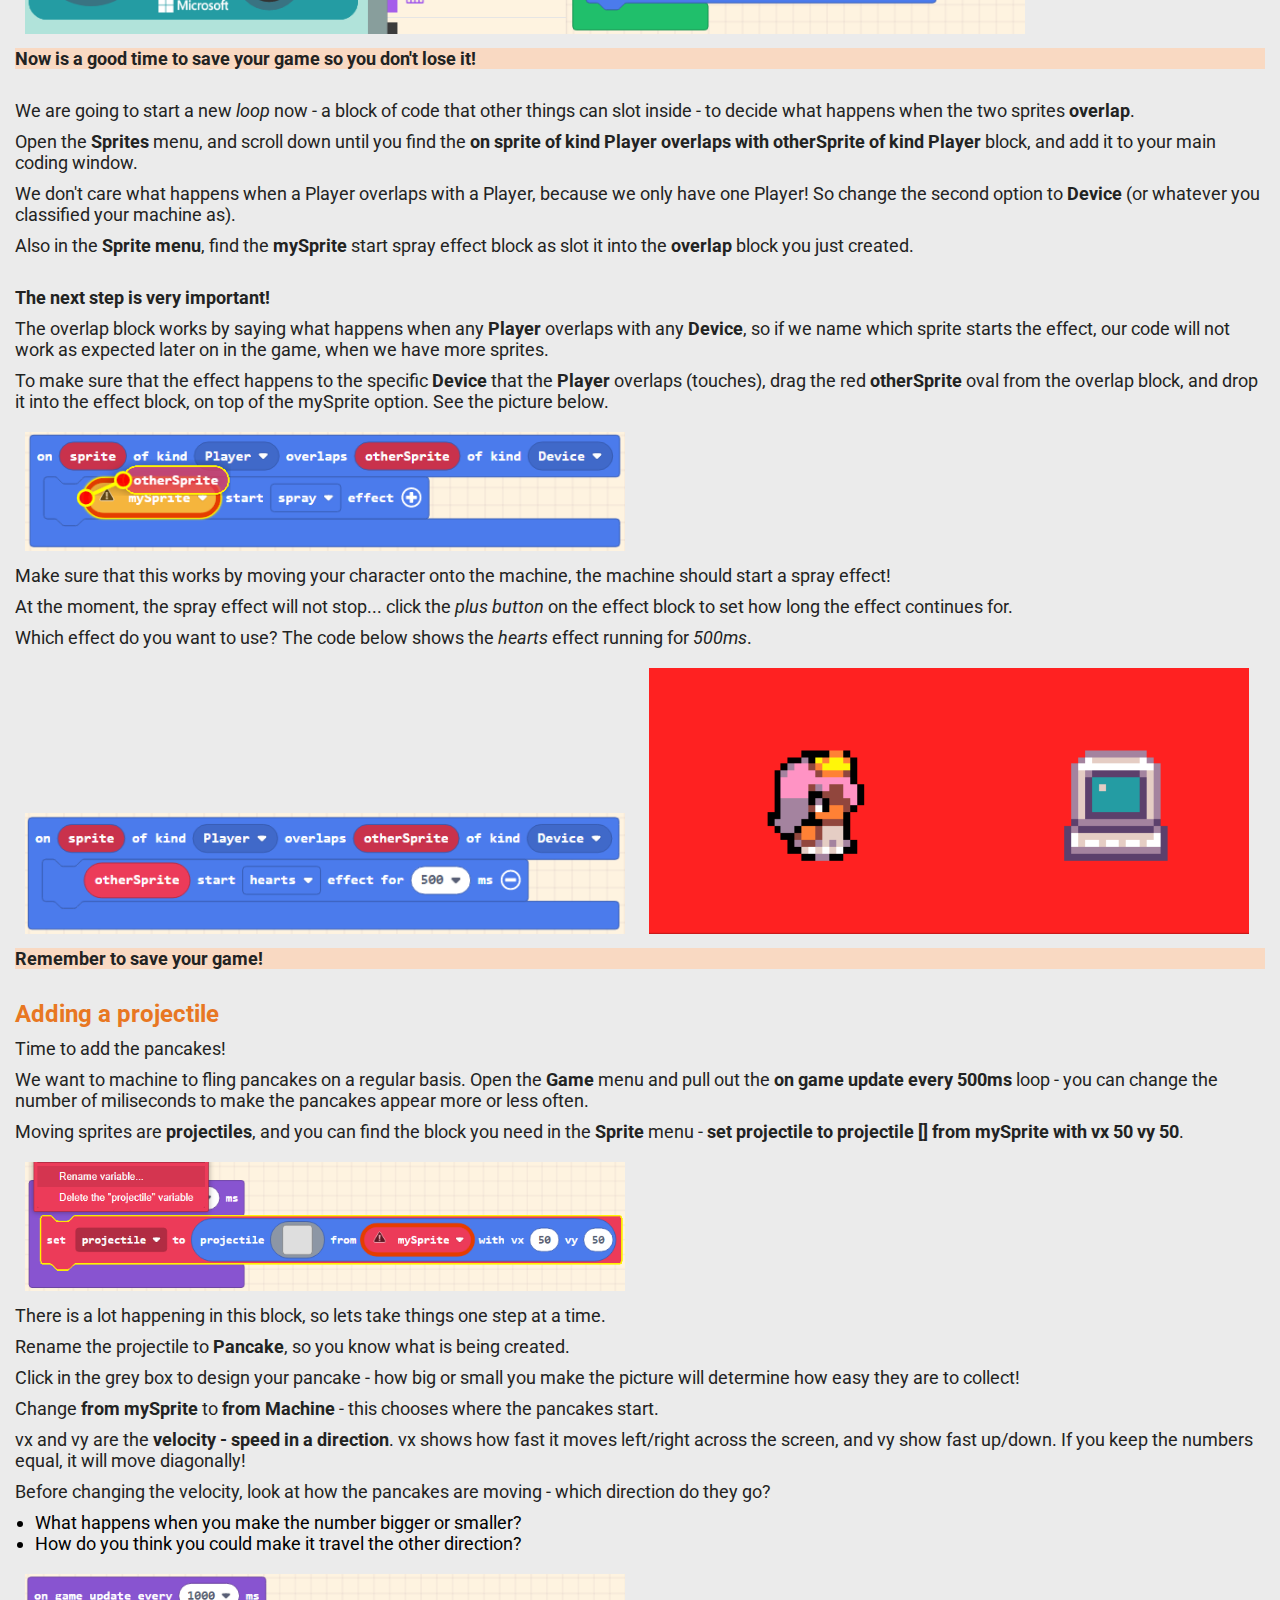
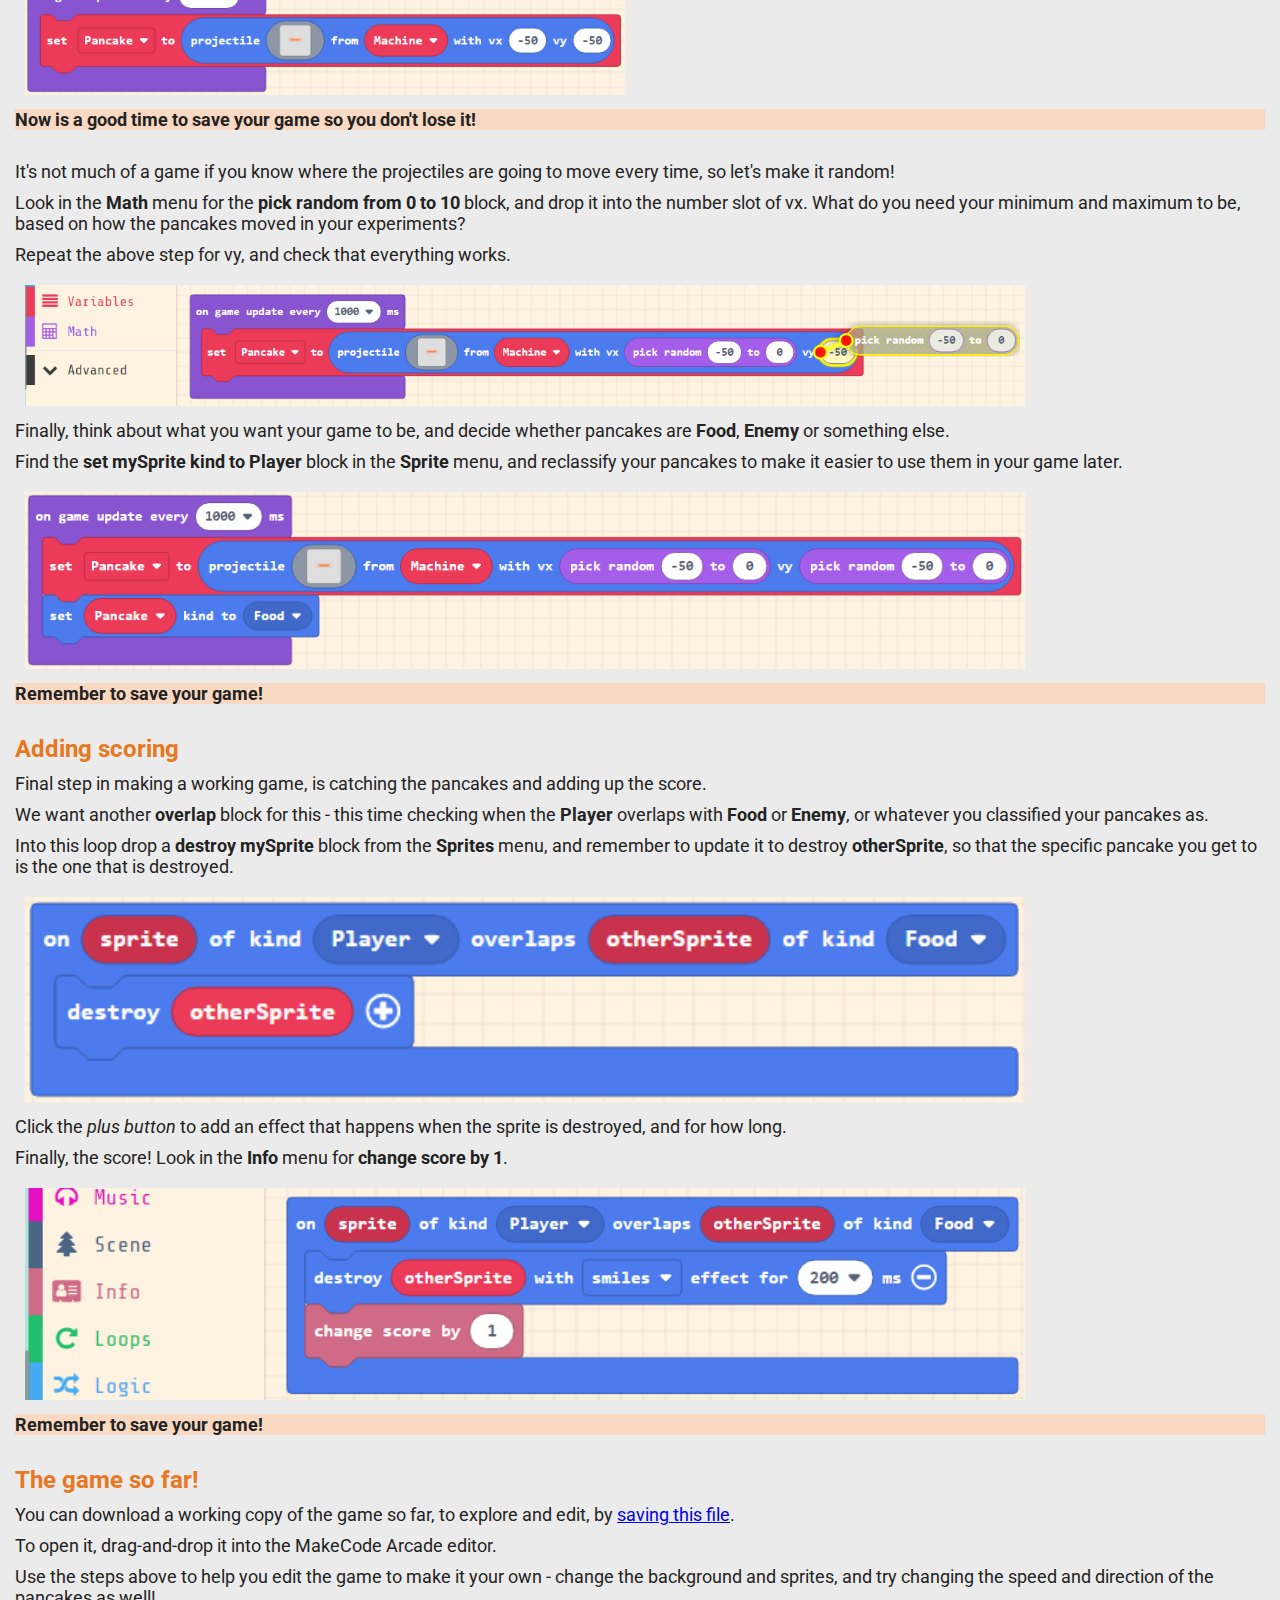
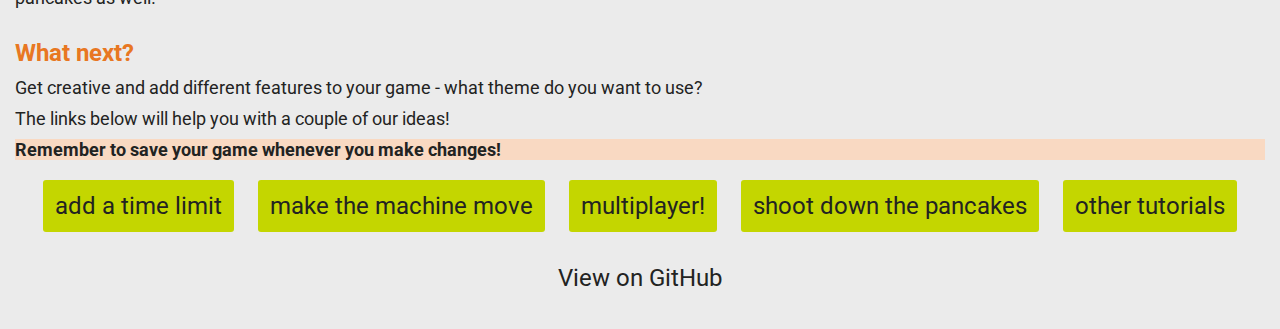
==== commit 3ad155d4: "docs: fix typos & links" ====
--- a/index.html
+++ b/index.html
@@ -26,7 +26,7 @@
 
   <div id="starter" class="left">
     <h3>Getting started</h3>
-    <p>Go to <a href="https://arcade.makecode.org/" target="_blank">the MakeCode Arcade editor</a>, and click <strong>New Project</strong>.</p>
+    <p>Go to <a href="https://arcade.makecode.com/" target="_blank">the MakeCode Arcade editor</a>, and click <strong>New Project</strong>.</p>
     <p>You should see a screen like the picture below, with the <em>emulator</em> on the left, the <em>menu</em> in the middle, and your <em>code</em> on the right.</p>
     <img src=".\images\1-emulator.PNG" alt="Screenshot of the editor - emulator on the left, the menu in the middle, your code on the right" width="1000px" height="auto">
     <br>
@@ -165,7 +165,7 @@
 
   <div id="working-game" class="left">
     <h3>The game so far!</h3>
-    <p>You can download a working copy of the game so far, to explore and edit, by <a href=".examples\Scientist-Pancake-Game.png" target="_blank">saving this file</a>.</p>
+    <p>You can download a working copy of the game so far, to explore and edit, by <a href=".\examples\Scientist-Pancake-Game.png" target="_blank">saving this file</a>.</p>
     <p>To open it, drag-and-drop it into the MakeCode Arcade editor.</p>
     <p>Use the steps above to help you edit the game to make it your own - change the background and sprites, and try changing the speed and direction of the pancakes as well!</p>
     <br>
--- a/style.css
+++ b/style.css
@@ -95,4 +95,5 @@
 table {
   text-align: center;
   border-spacing: 15px;
+  font-family: "Roboto Mono";
 }
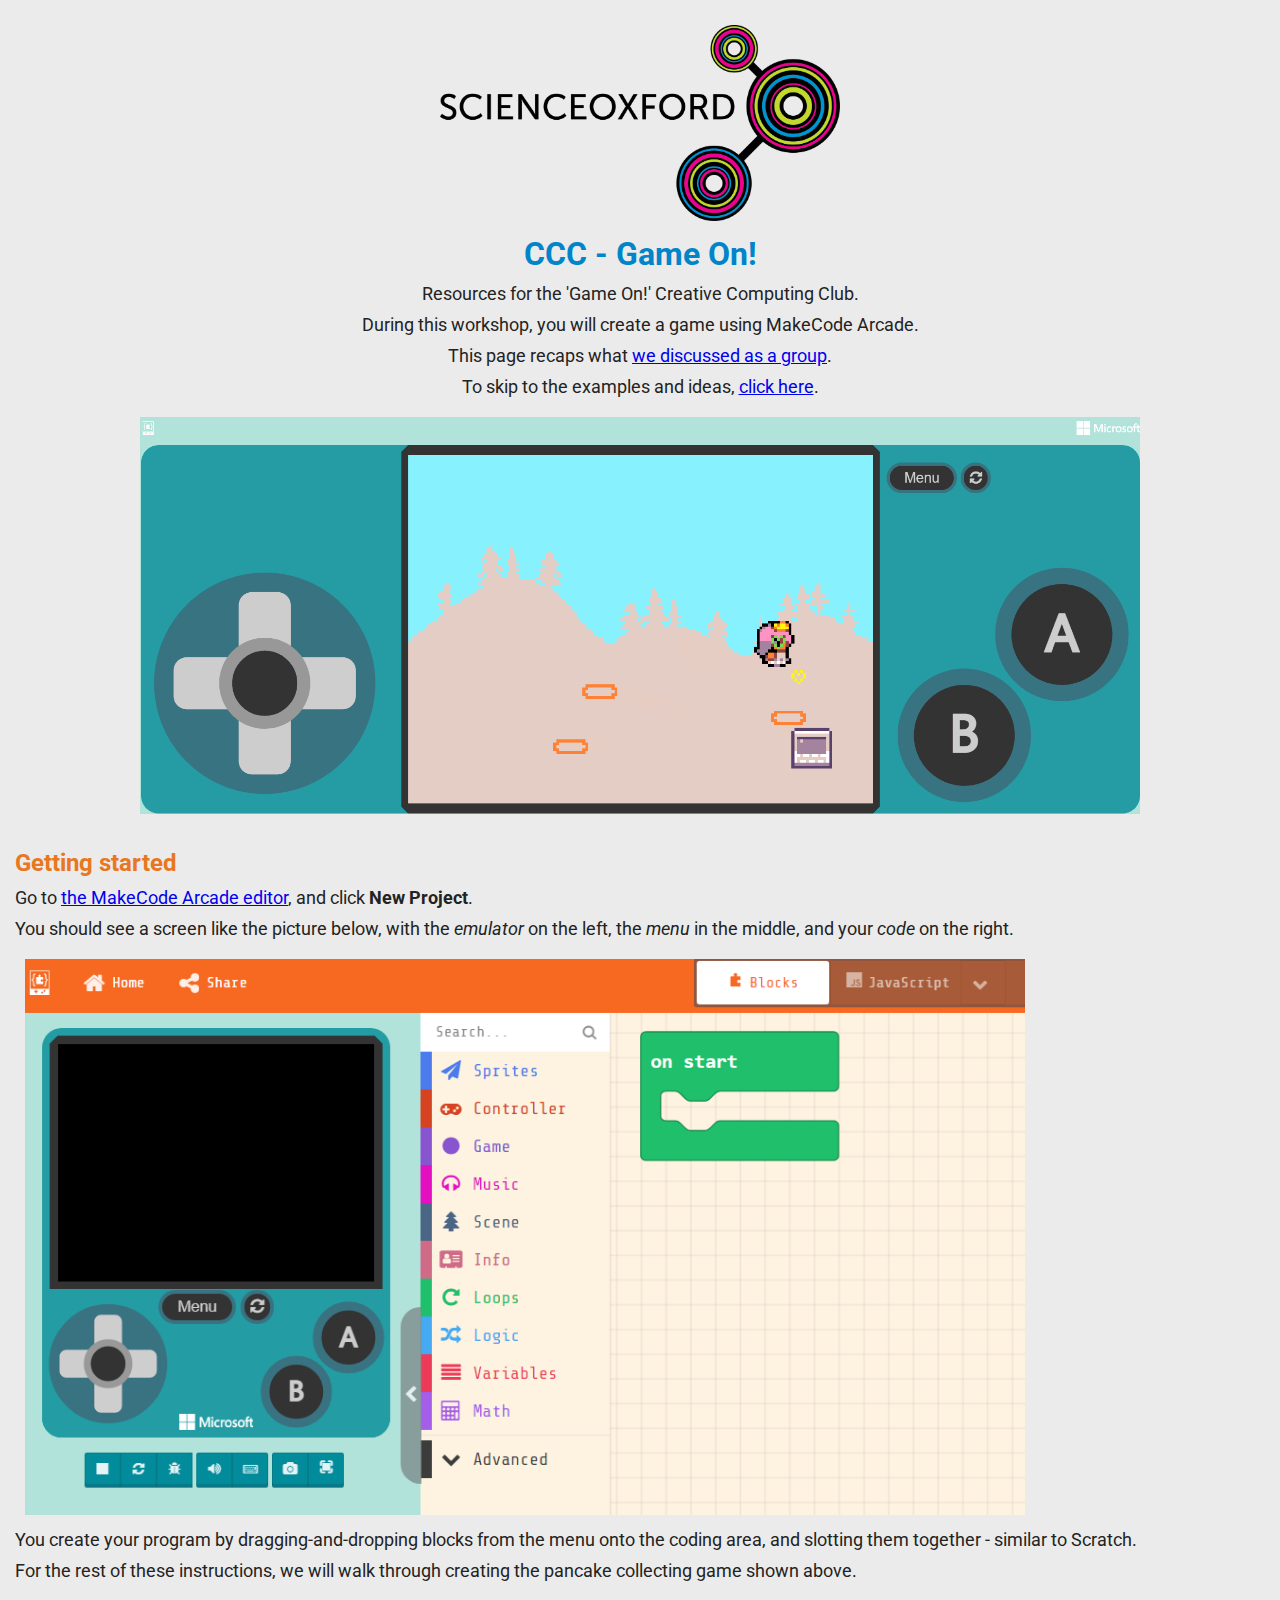
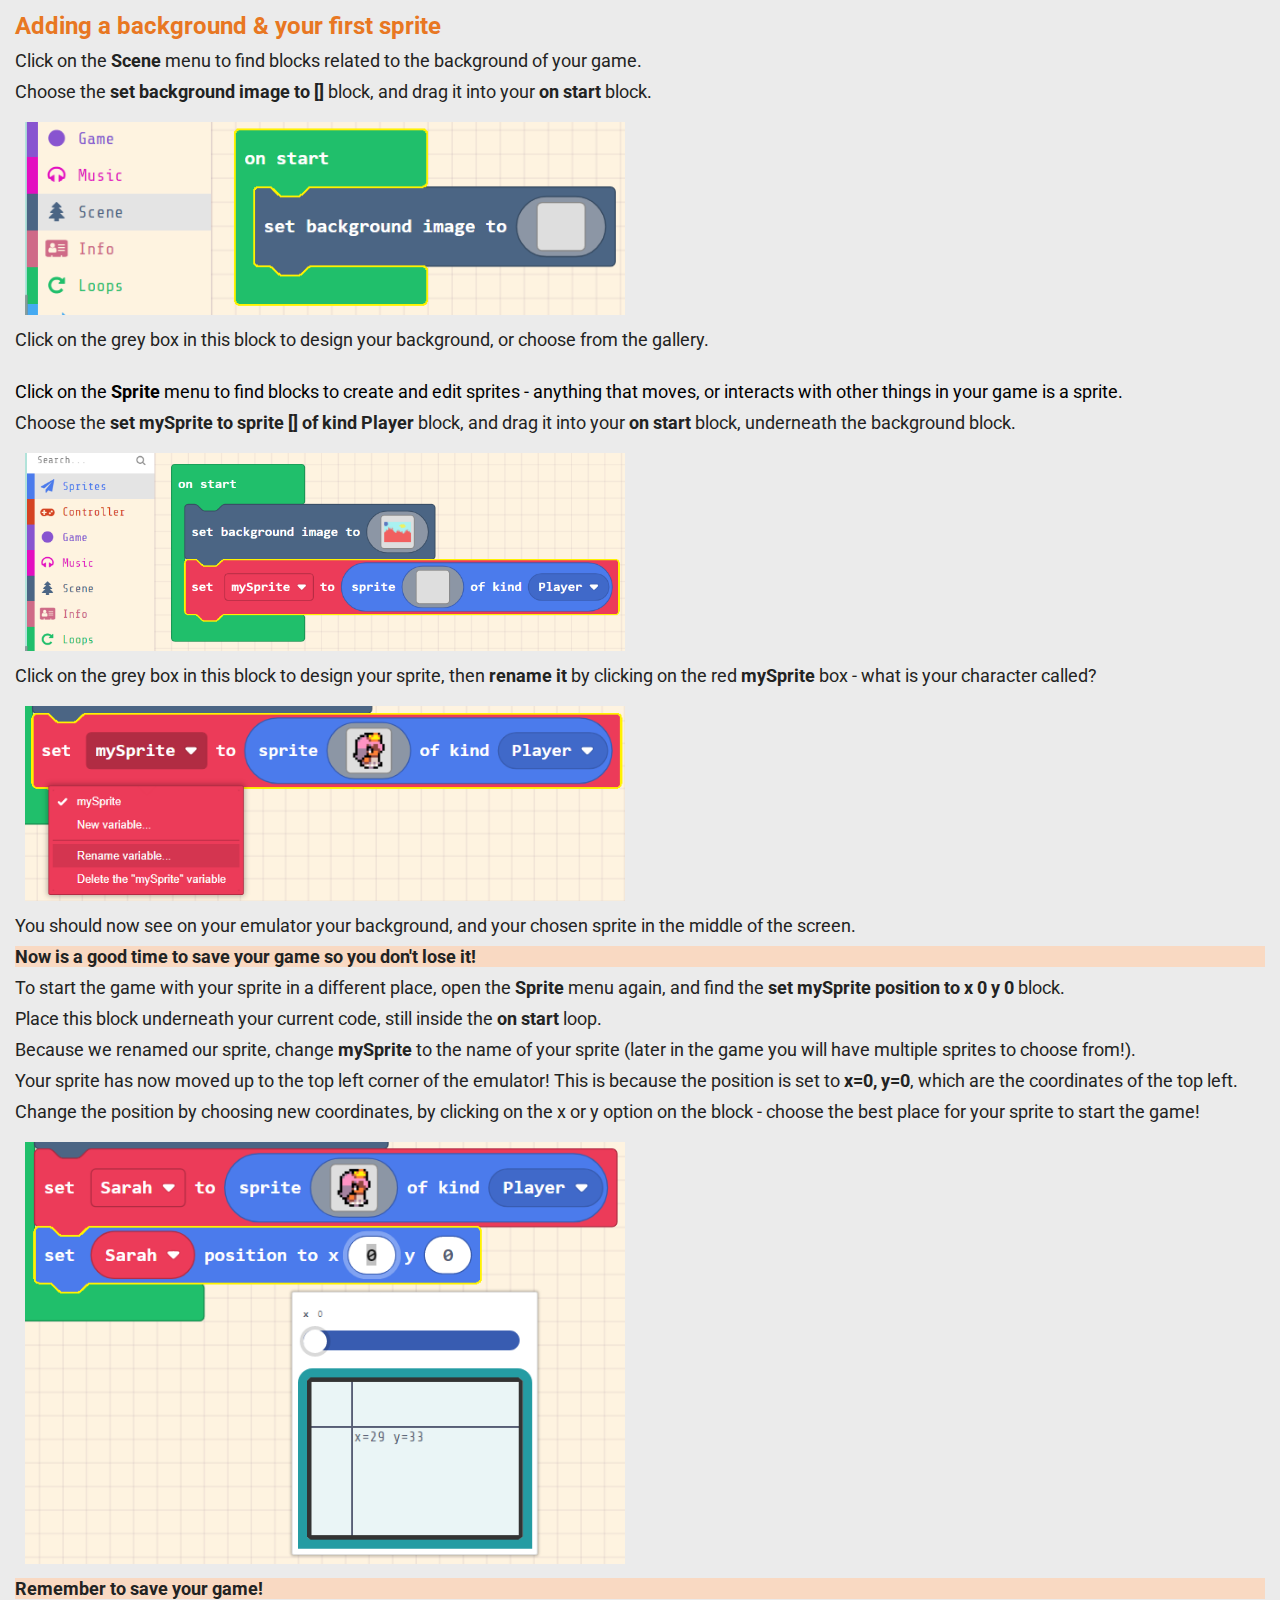
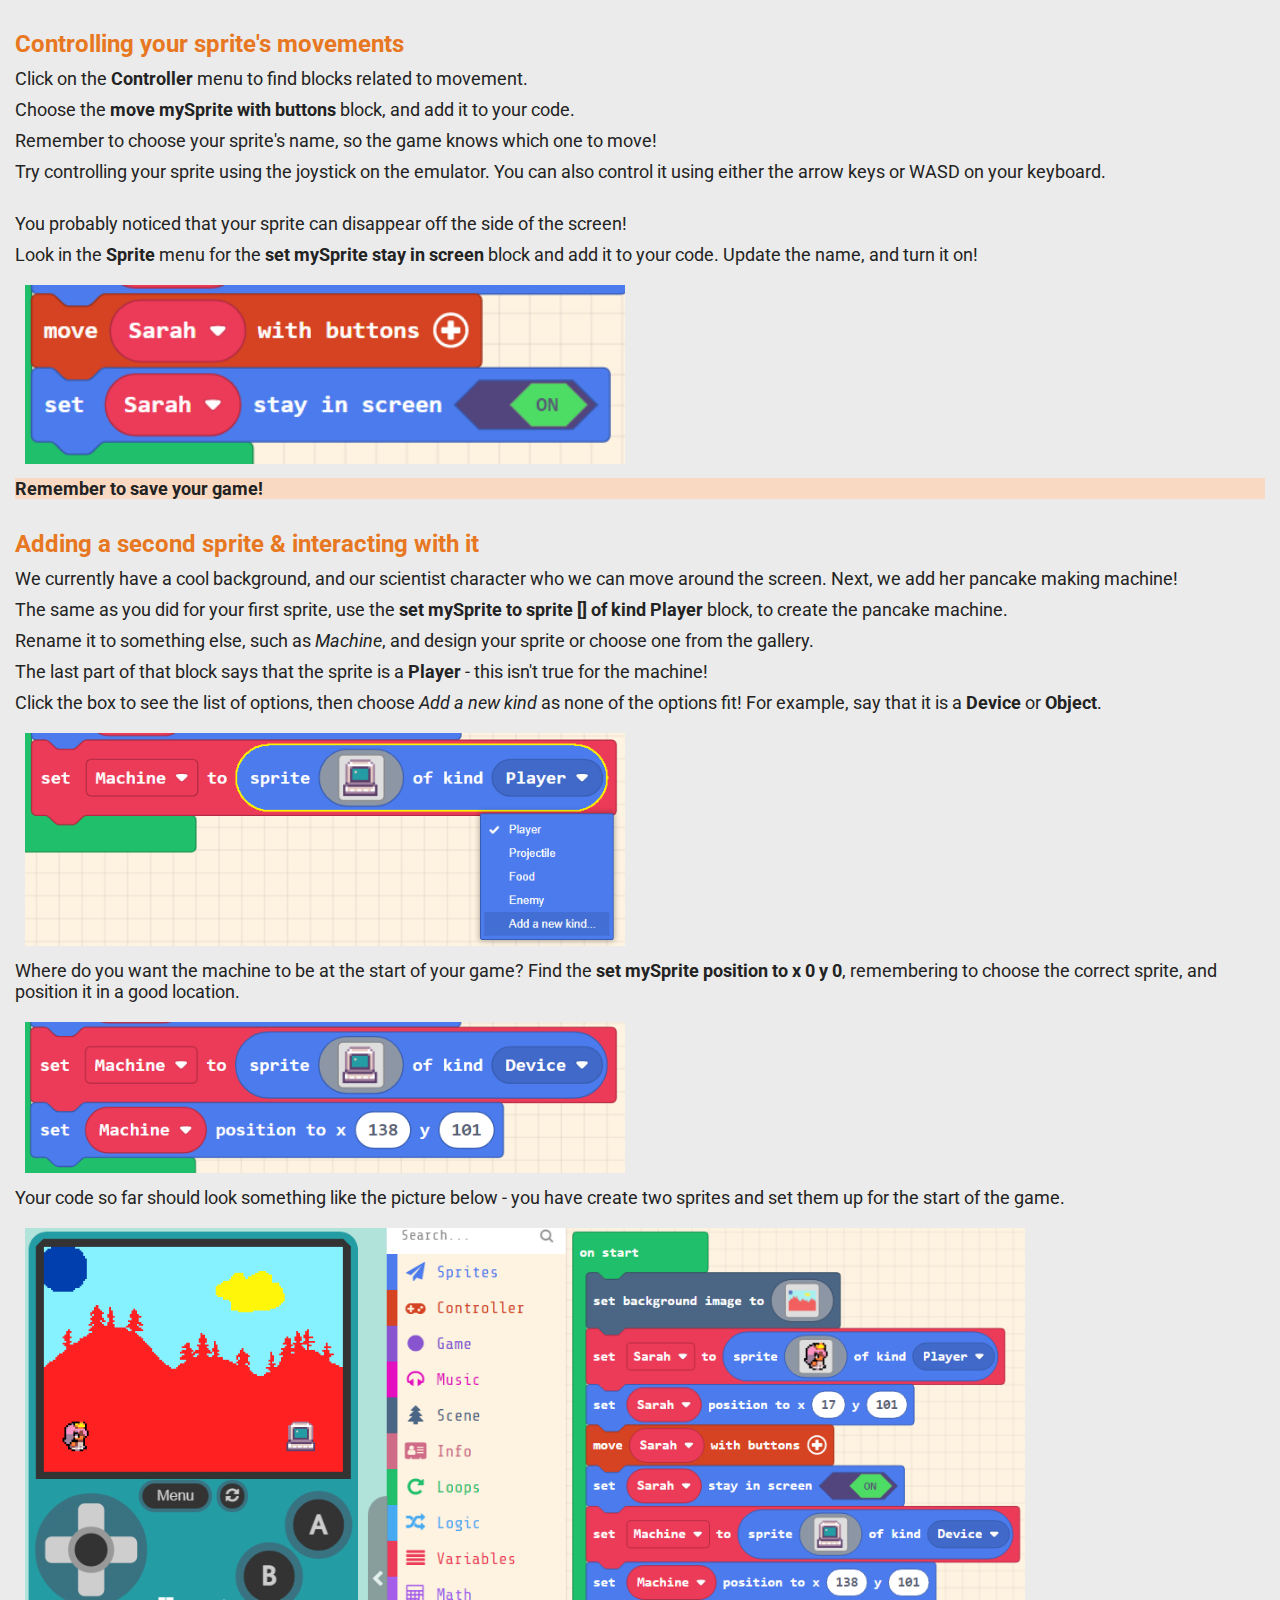
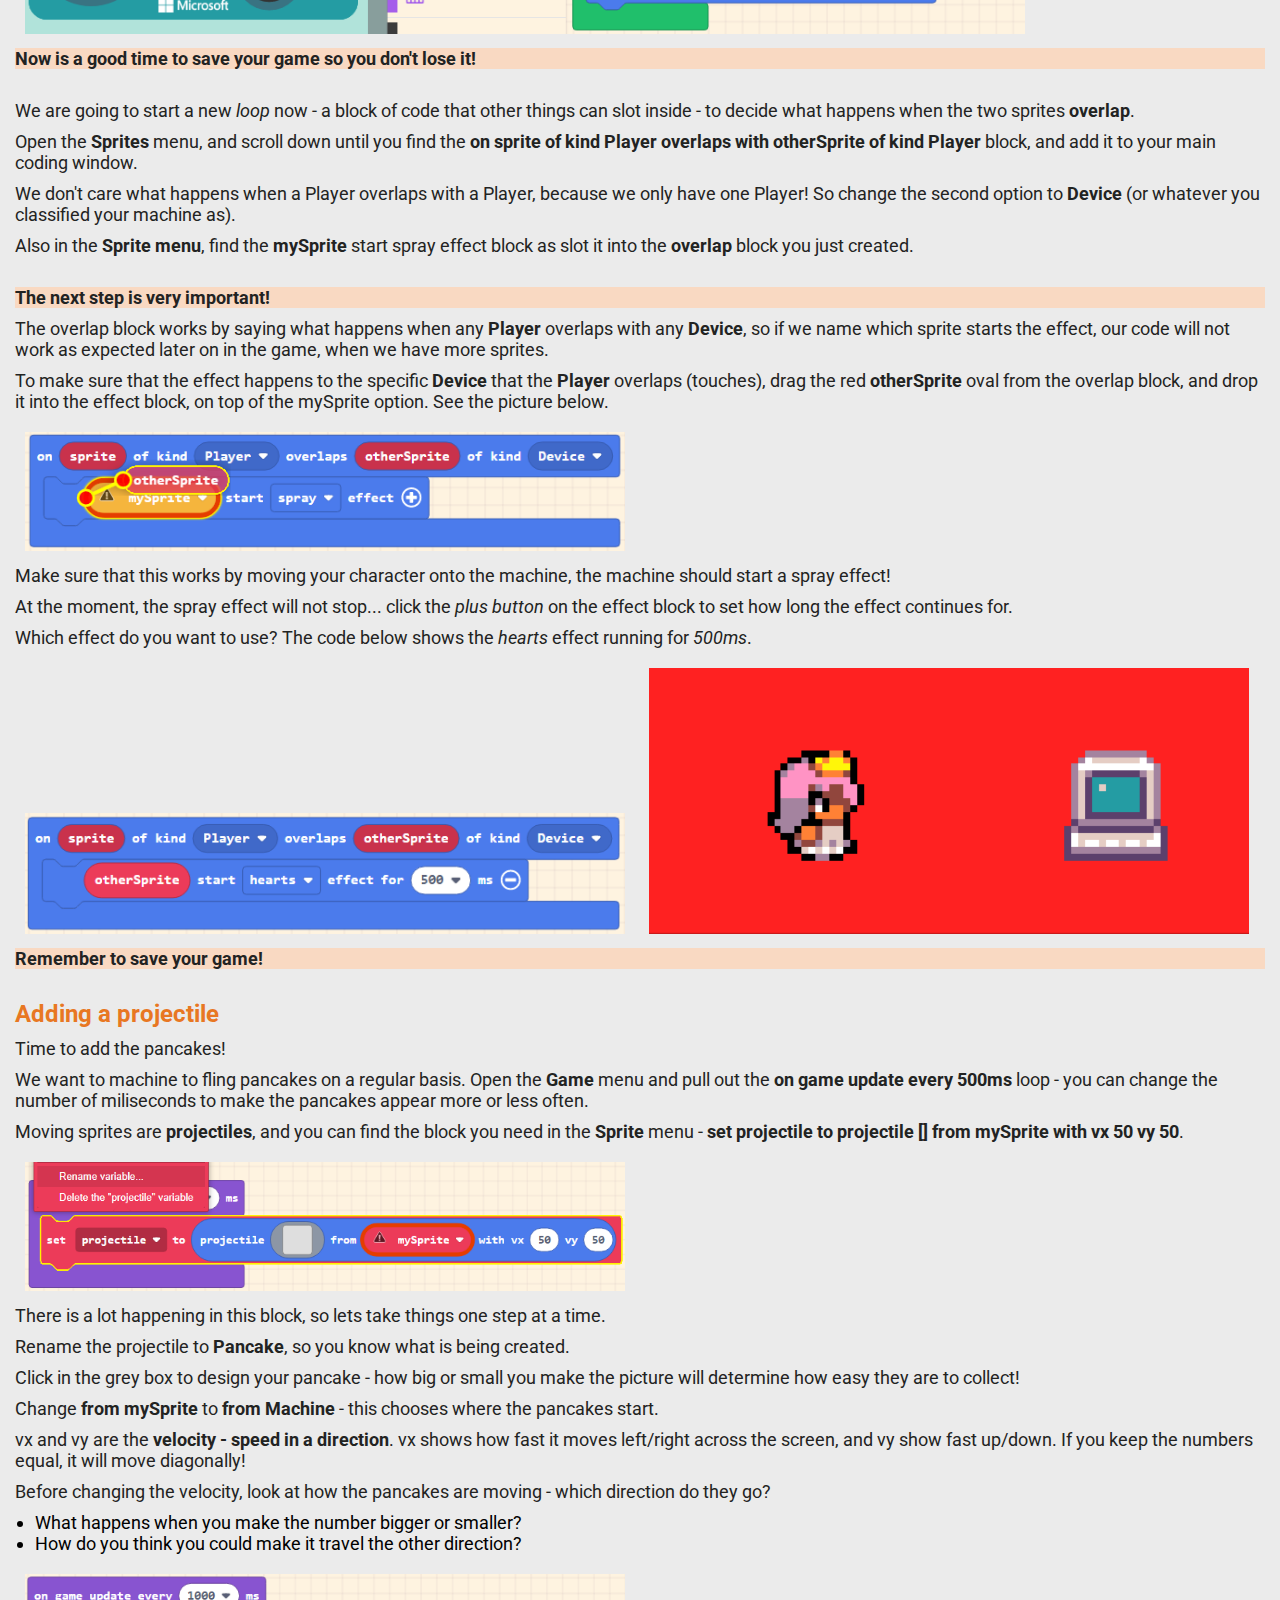
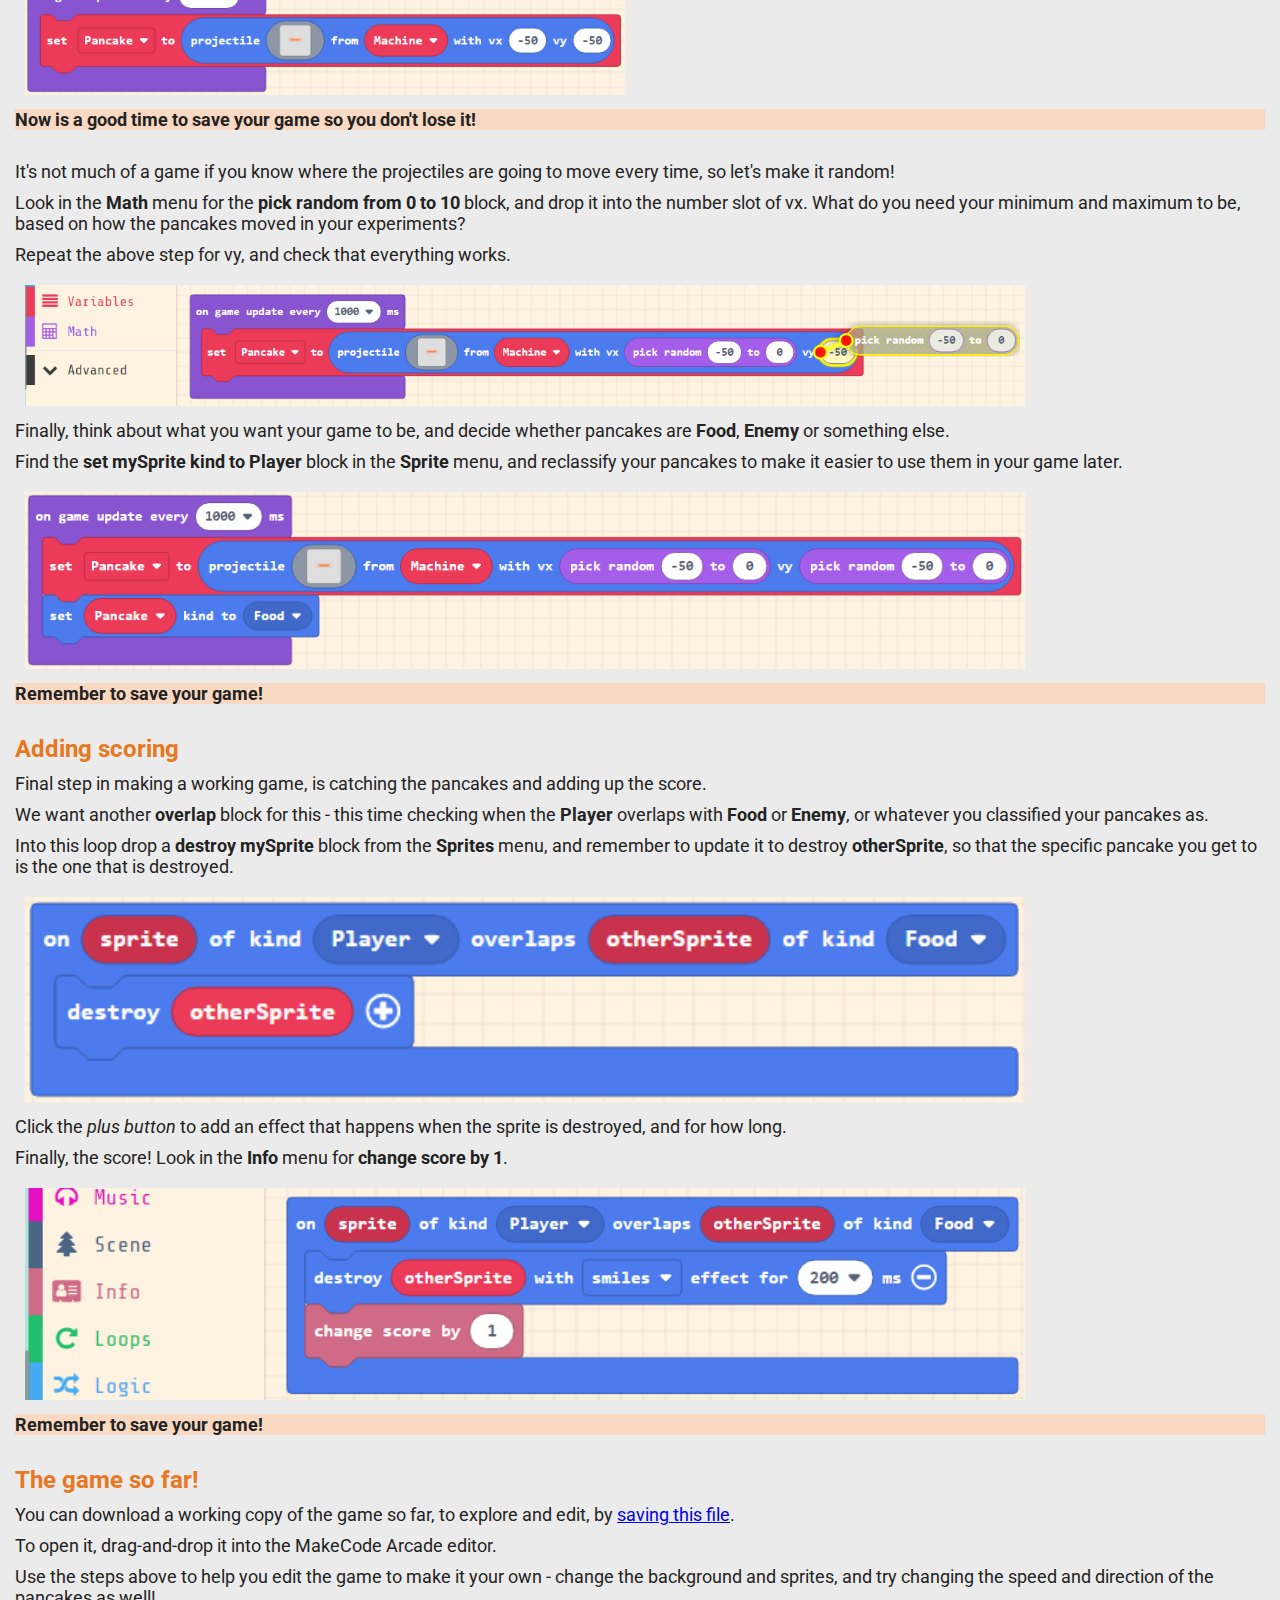
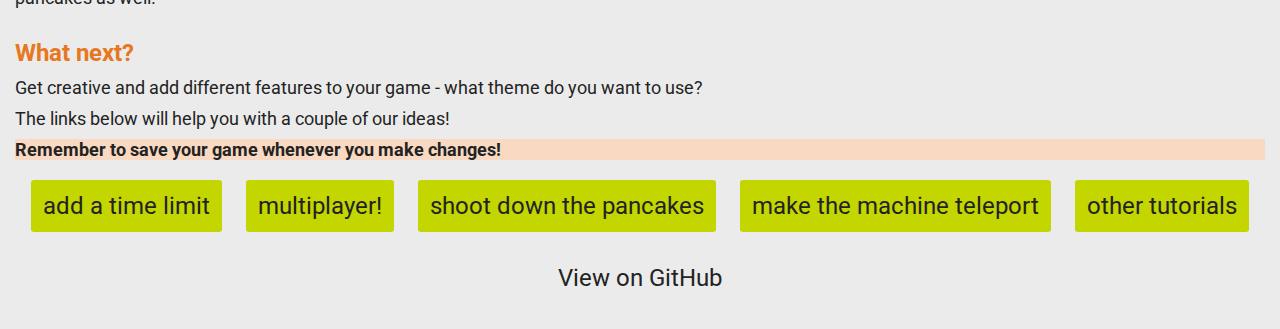
==== commit 614e6d48: "docs: add teleporting machine extension" ====
--- a/index.html
+++ b/index.html
@@ -99,7 +99,7 @@
     <p>We don't care what happens when a Player overlaps with a Player, because we only have one Player! So change the second option to <strong>Device</strong> (or whatever you classified your machine as).</p>
     <p>Also in the <strong>Sprite menu</strong>, find the <strong>mySprite</strong> start spray effect</strong> block as slot it into the <strong>overlap</strong> block you just created.</p>
     <br>
-    <p><strong>The next step is very important!</strong></p>
+    <p class=debugging><strong>The next step is very important!</strong></p>
     <p>The overlap block works by saying what happens when any <strong>Player</strong> overlaps with any <strong>Device</strong>, so if we name which sprite starts the effect, our code will not work as expected later on in the game, when we have more sprites.</p>
     <p>To make sure that the effect happens to the specific <strong>Device</strong> that the <strong>Player</strong> overlaps (touches), drag the red <strong>otherSprite</strong> oval from the overlap block, and drop it into the effect block, on top of the mySprite option. See the picture below.</p>
     <img src=".\images\10-overlap.PNG" alt="Screenshot of blocks - on sprite of kind Player overlaps otherSprite of kind Device, otherSprite start spray effect" width="600px" height="auto">
@@ -180,9 +180,9 @@
 
   <nav class="links bg_green">
     <a href="countdown.html" target="_blank">add a time limit</a>
-    <a href="..." target="_blank">make the machine move</a>
     <a href="multiplayer.html" target"_blank">multiplayer!</a>
-    <a href="..." target"_blank">shoot down the pancakes</a>
+    <a href="arrows.html" target"_blank">shoot down the pancakes</a>
+    <a href="teleporting" target="_blank">make the machine teleport</a>
     <a href="https://arcade.makecode.com/" target"_blank">other tutorials</a>
   </nav>
 
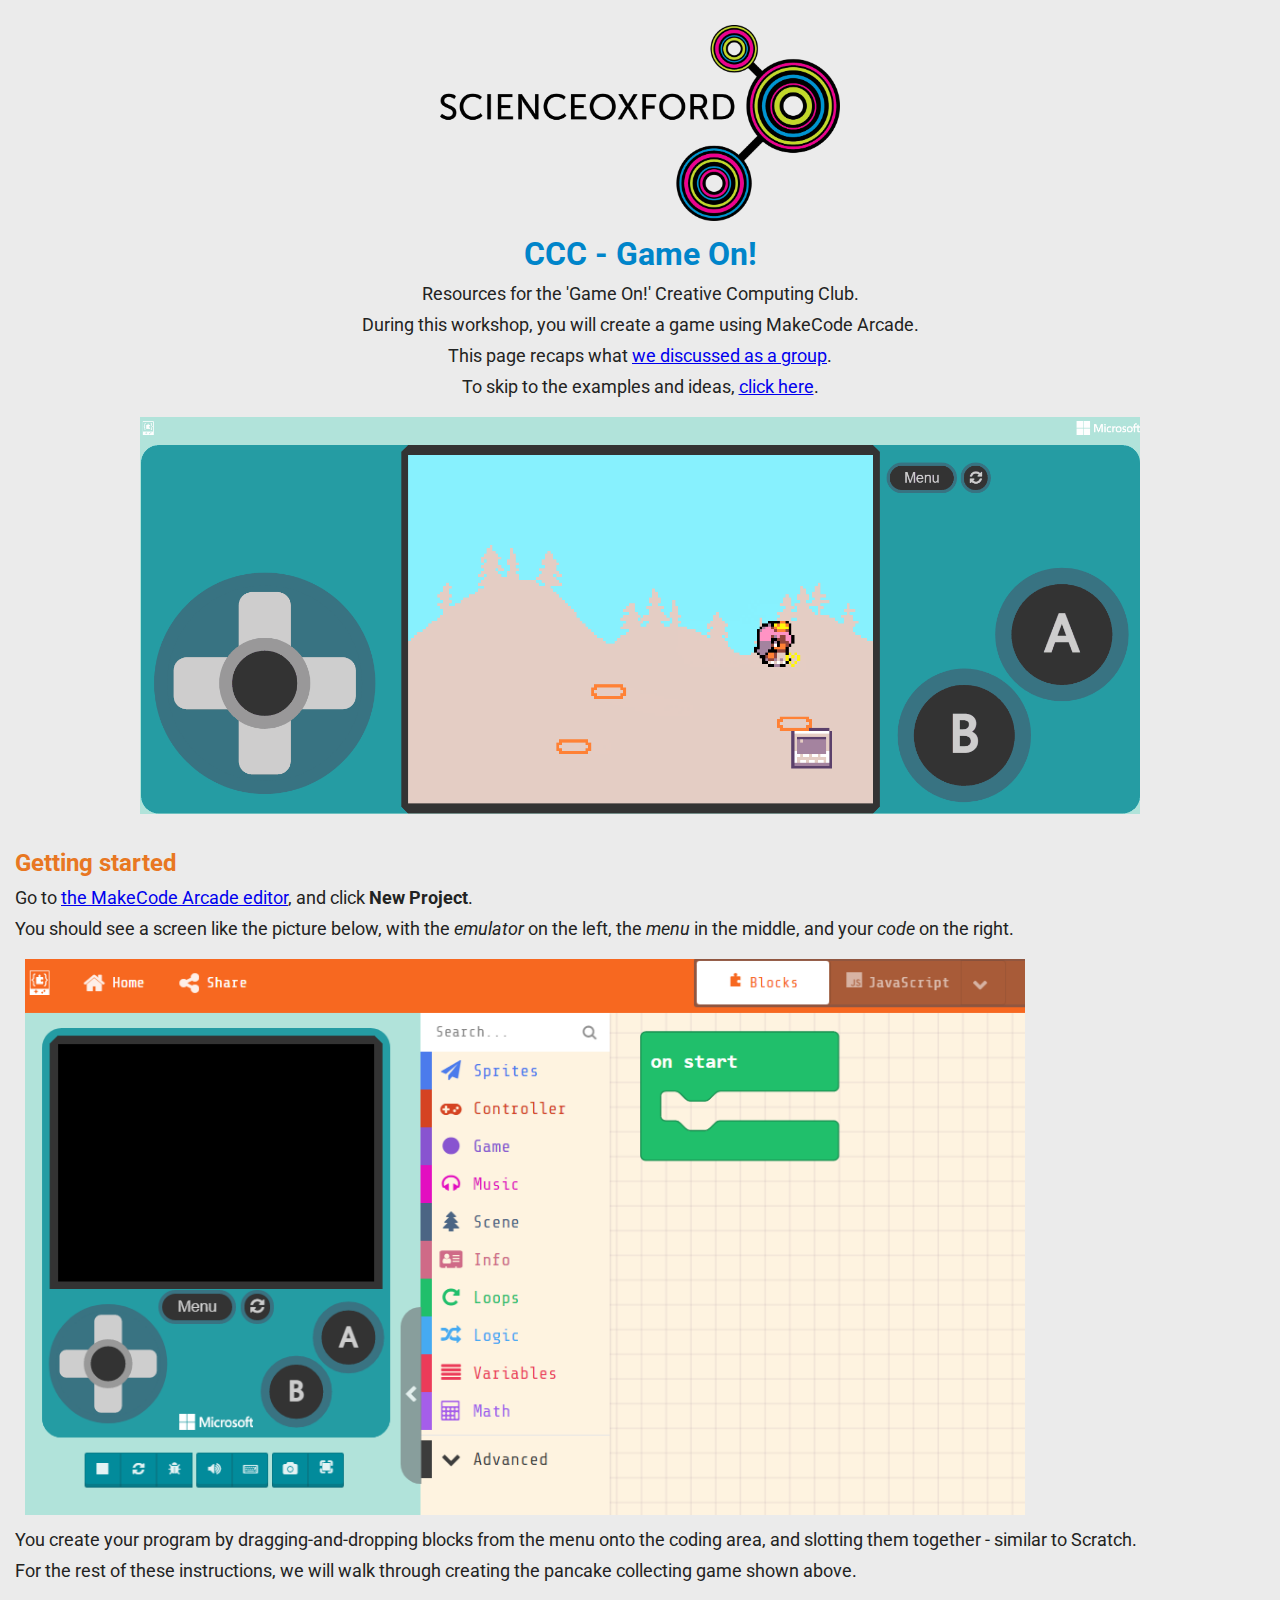
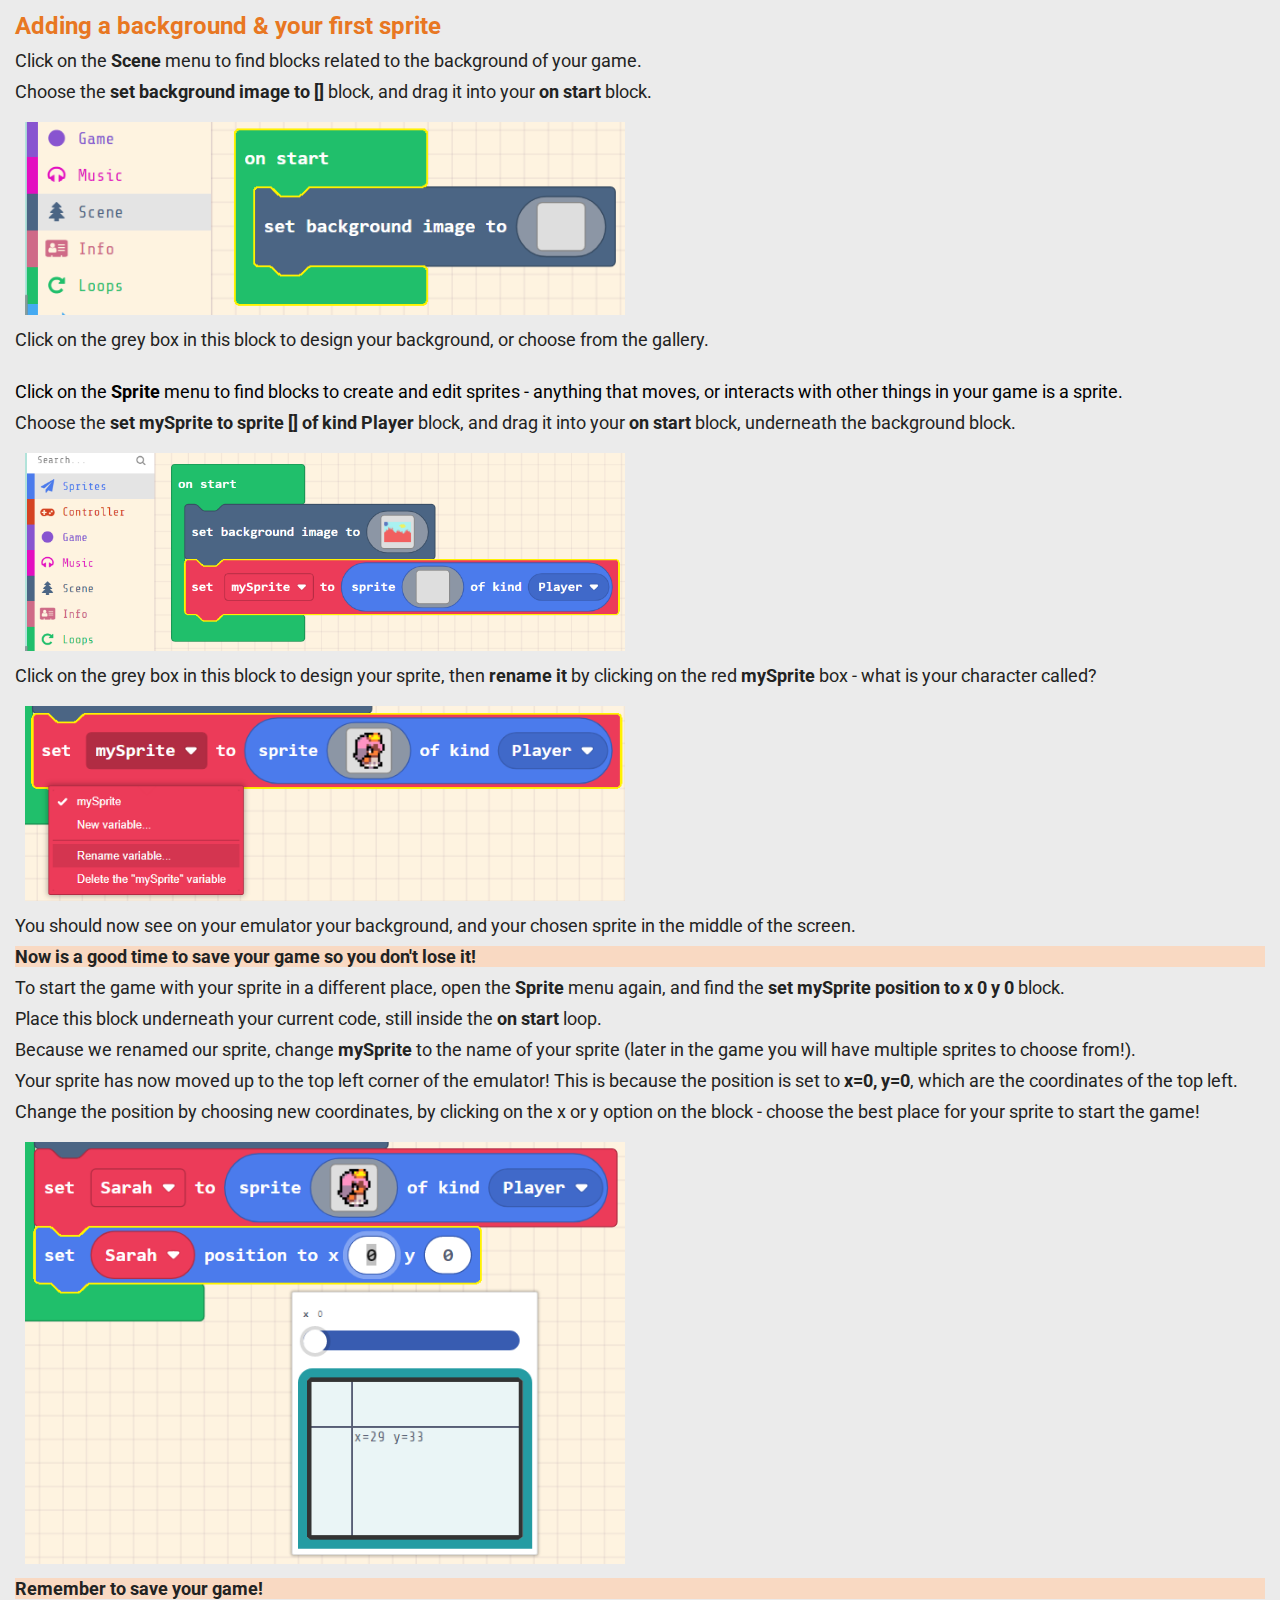
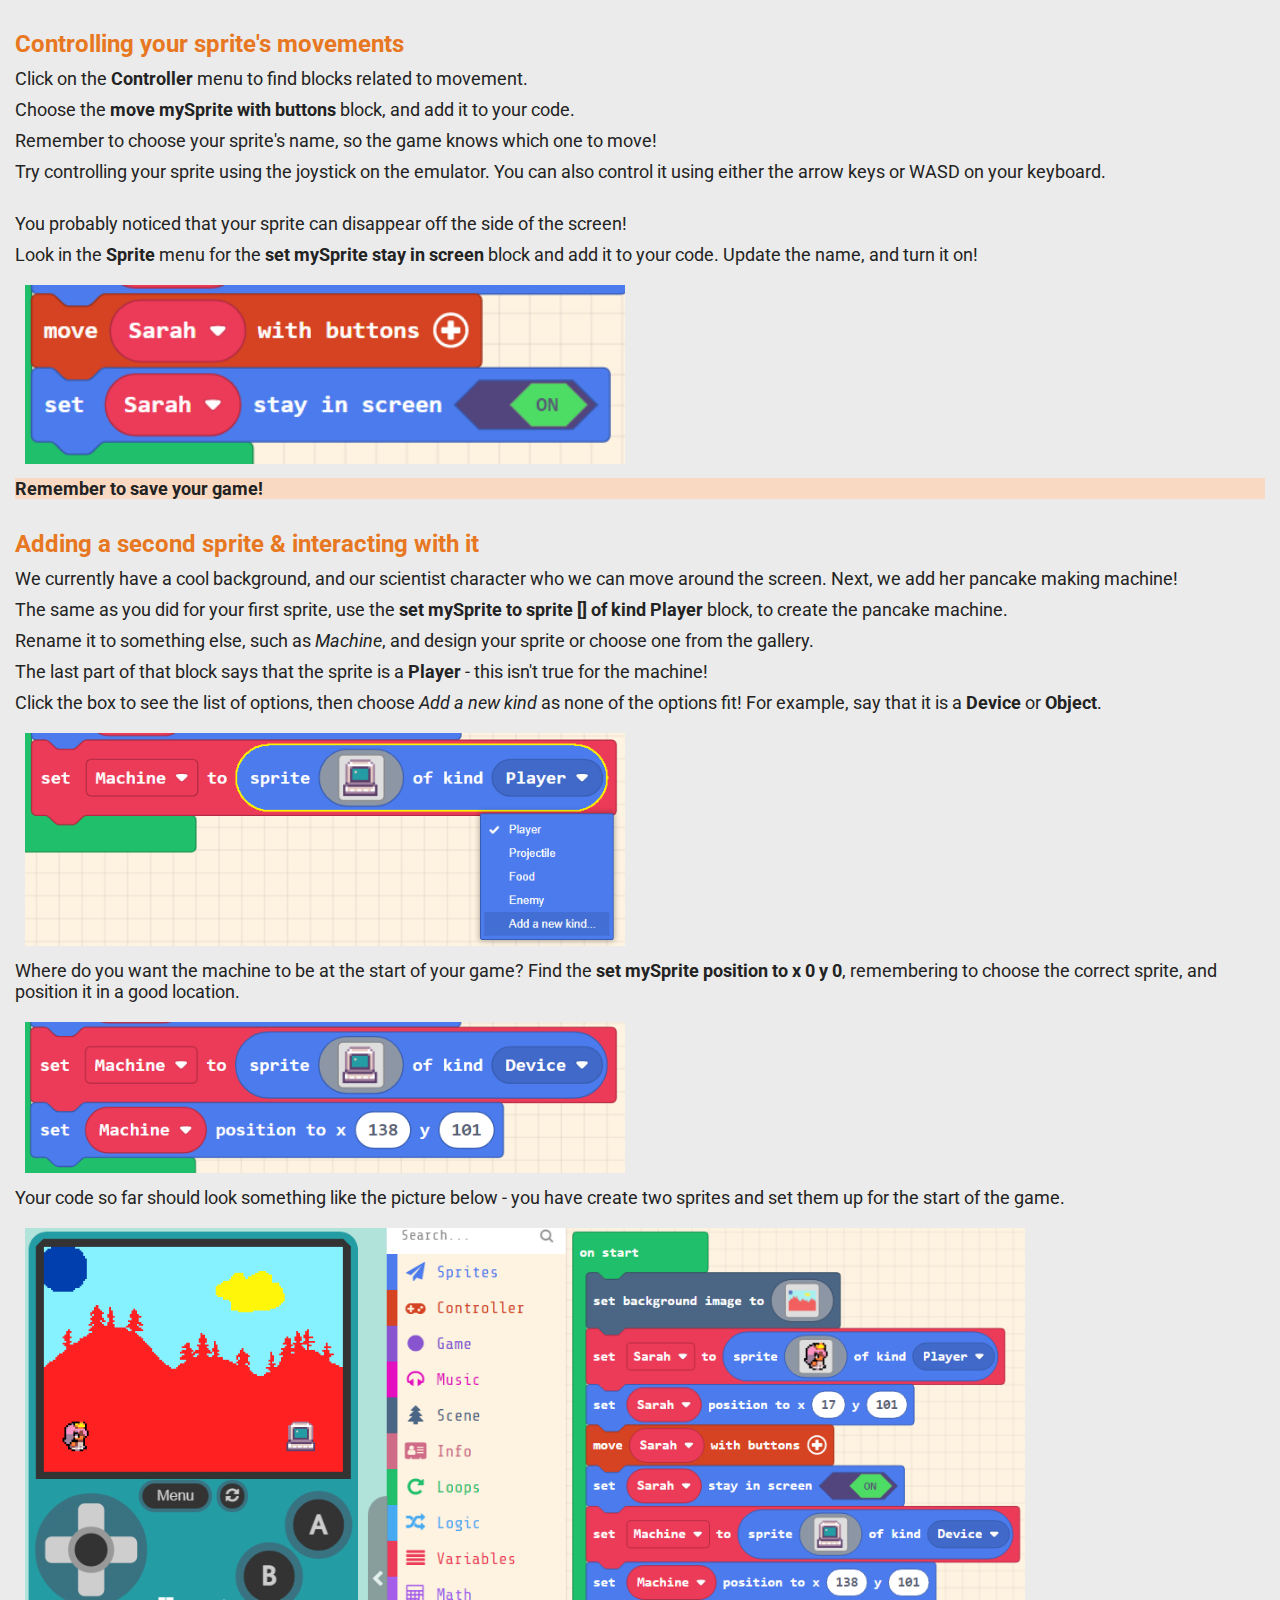
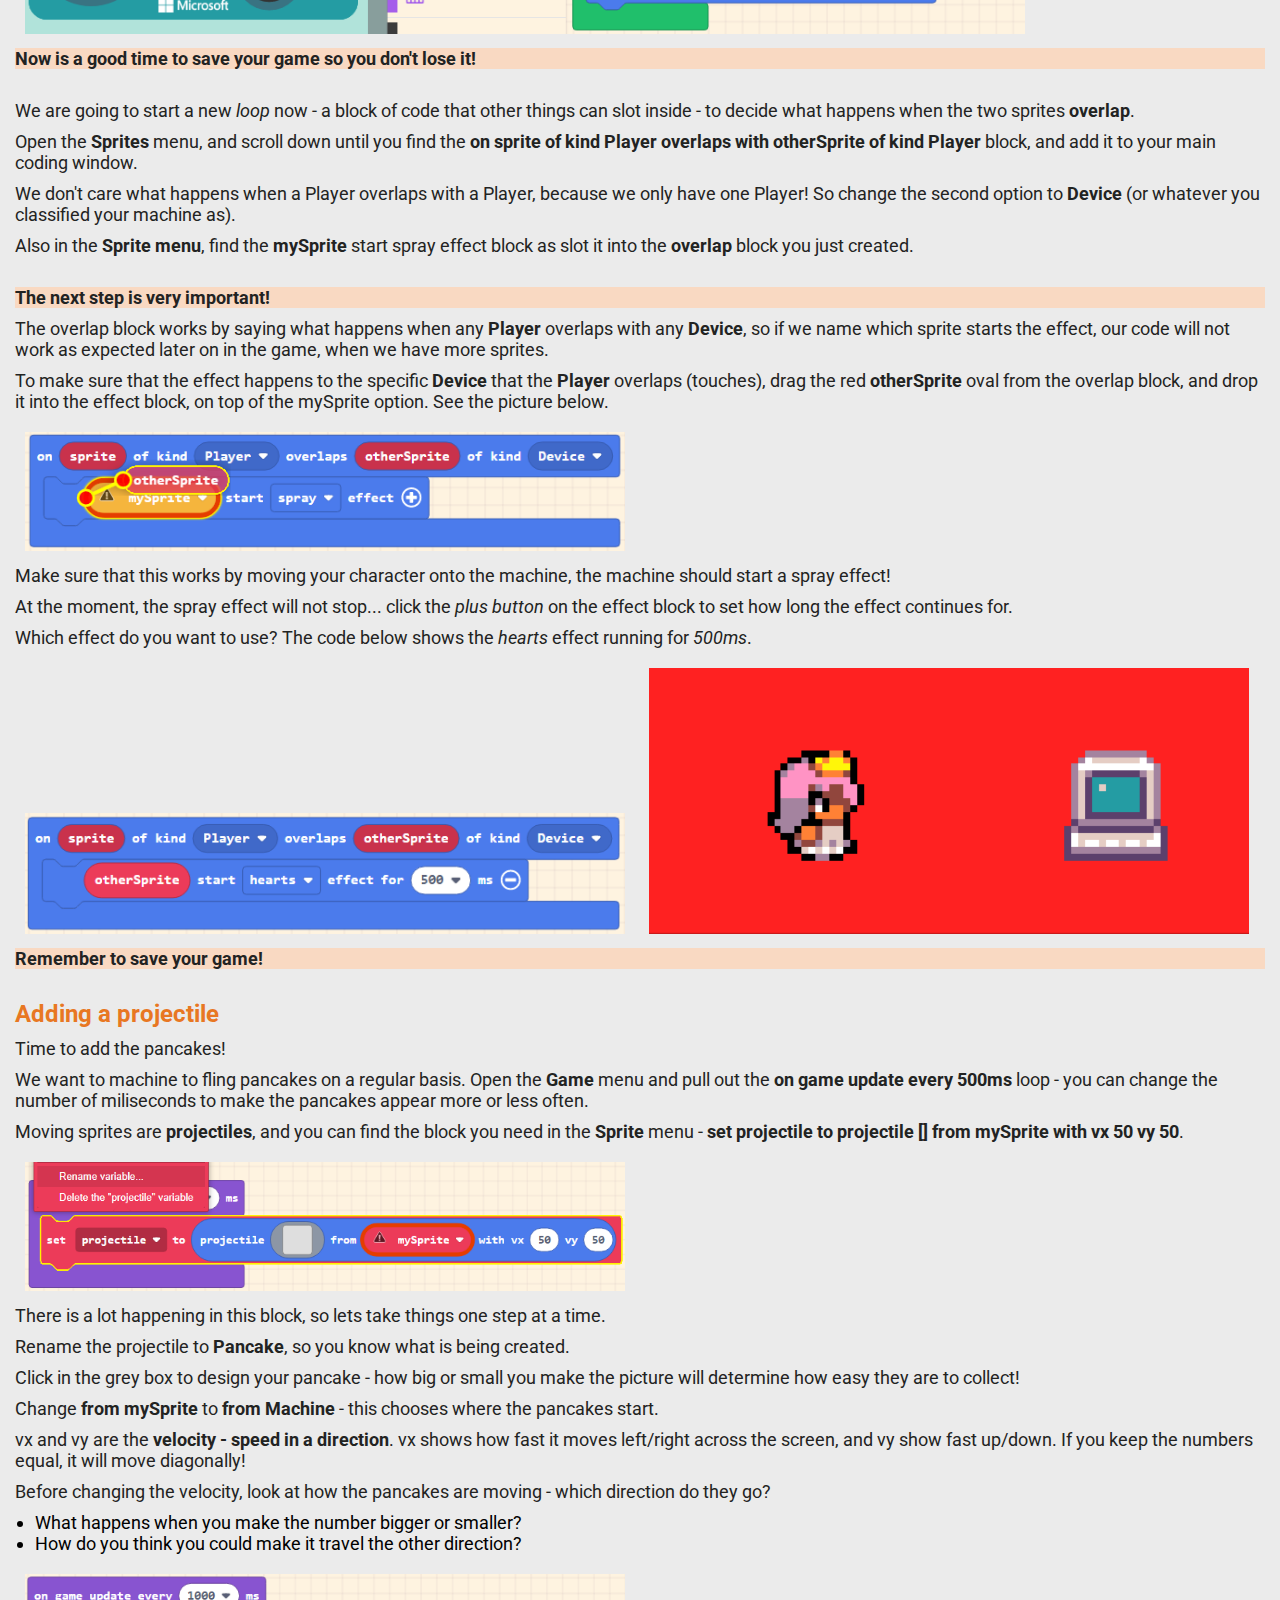
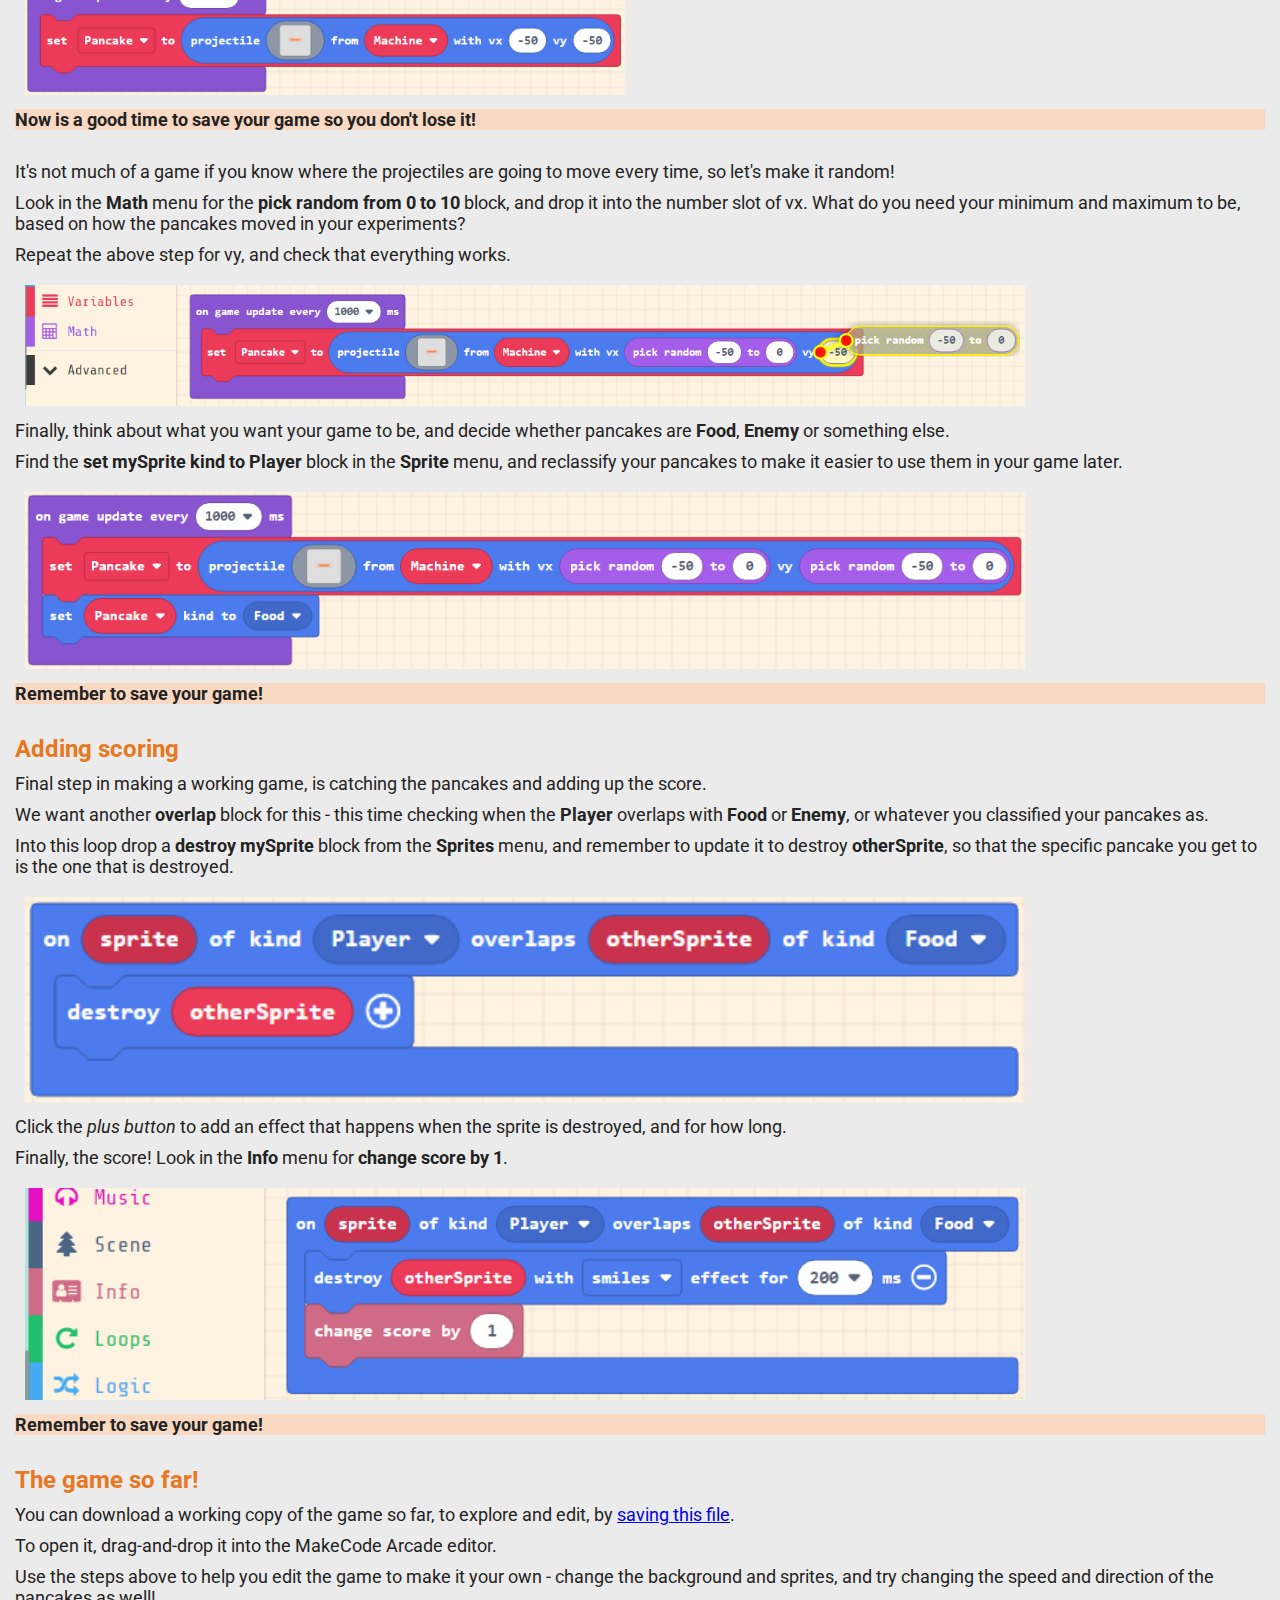
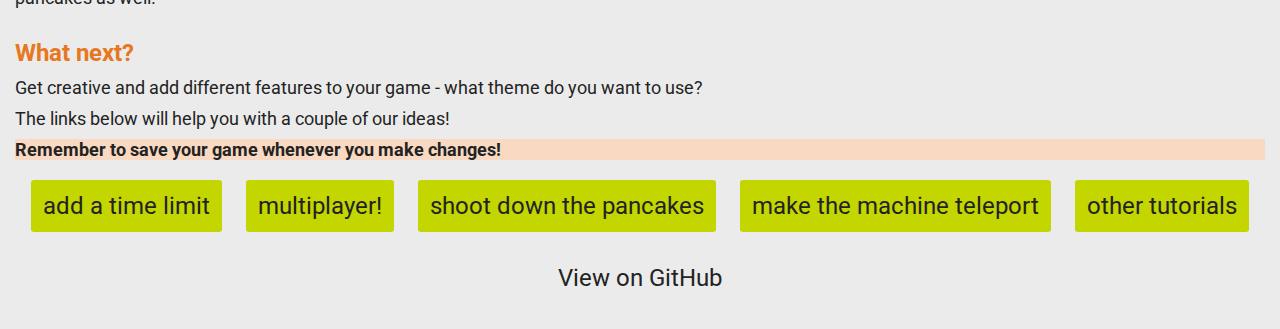
==== commit 72b8ddde: "update link to example project" ====
--- a/index.html
+++ b/index.html
@@ -165,7 +165,7 @@
 
   <div id="working-game" class="left">
     <h3>The game so far!</h3>
-    <p>You can download a working copy of the game so far, to explore and edit, by <a href=".\examples\Scientist-Pancake-Game.png" target="_blank">saving this file</a>.</p>
+    <p>You can download a working copy of the game so far, to explore and edit, by <a href="https://makecode.com/_W8K8KfEFD19L" target="_blank">saving this file</a>.</p>
     <p>To open it, drag-and-drop it into the MakeCode Arcade editor.</p>
     <p>Use the steps above to help you edit the game to make it your own - change the background and sprites, and try changing the speed and direction of the pancakes as well!</p>
     <br>
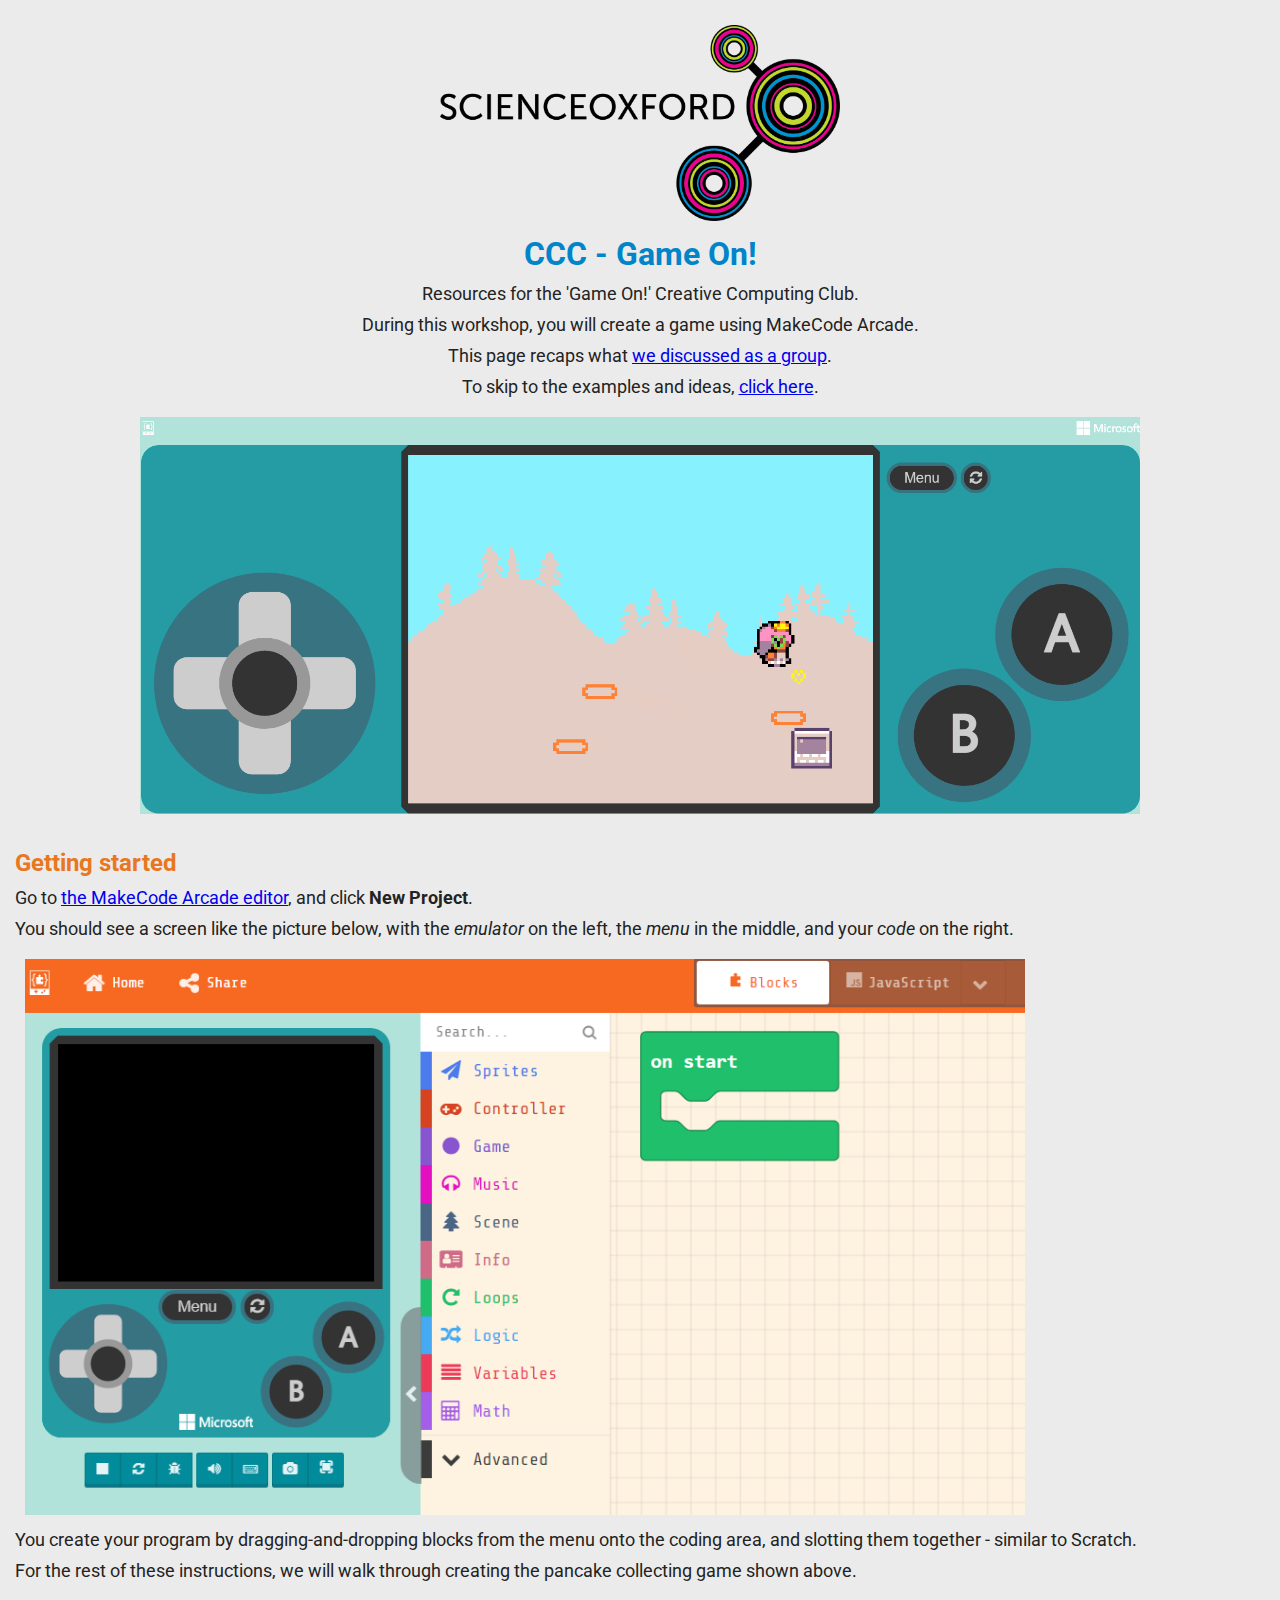
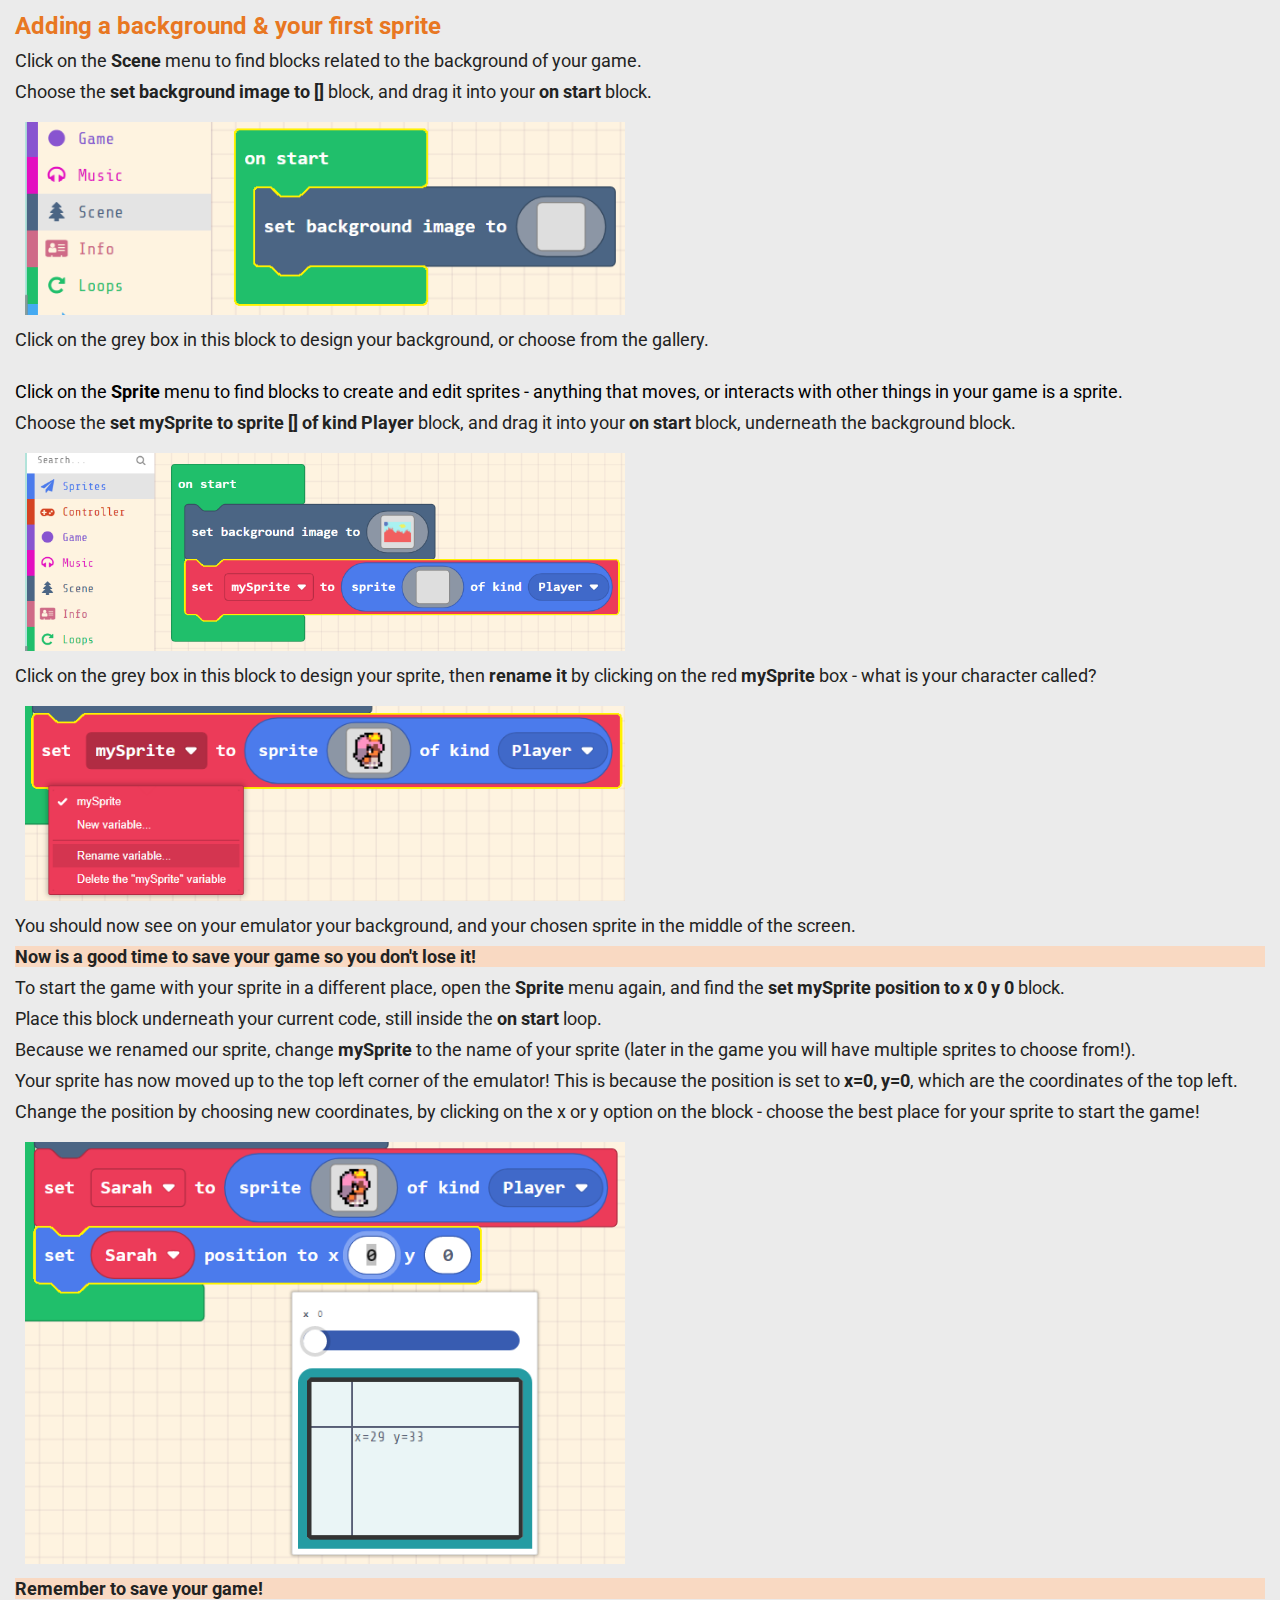
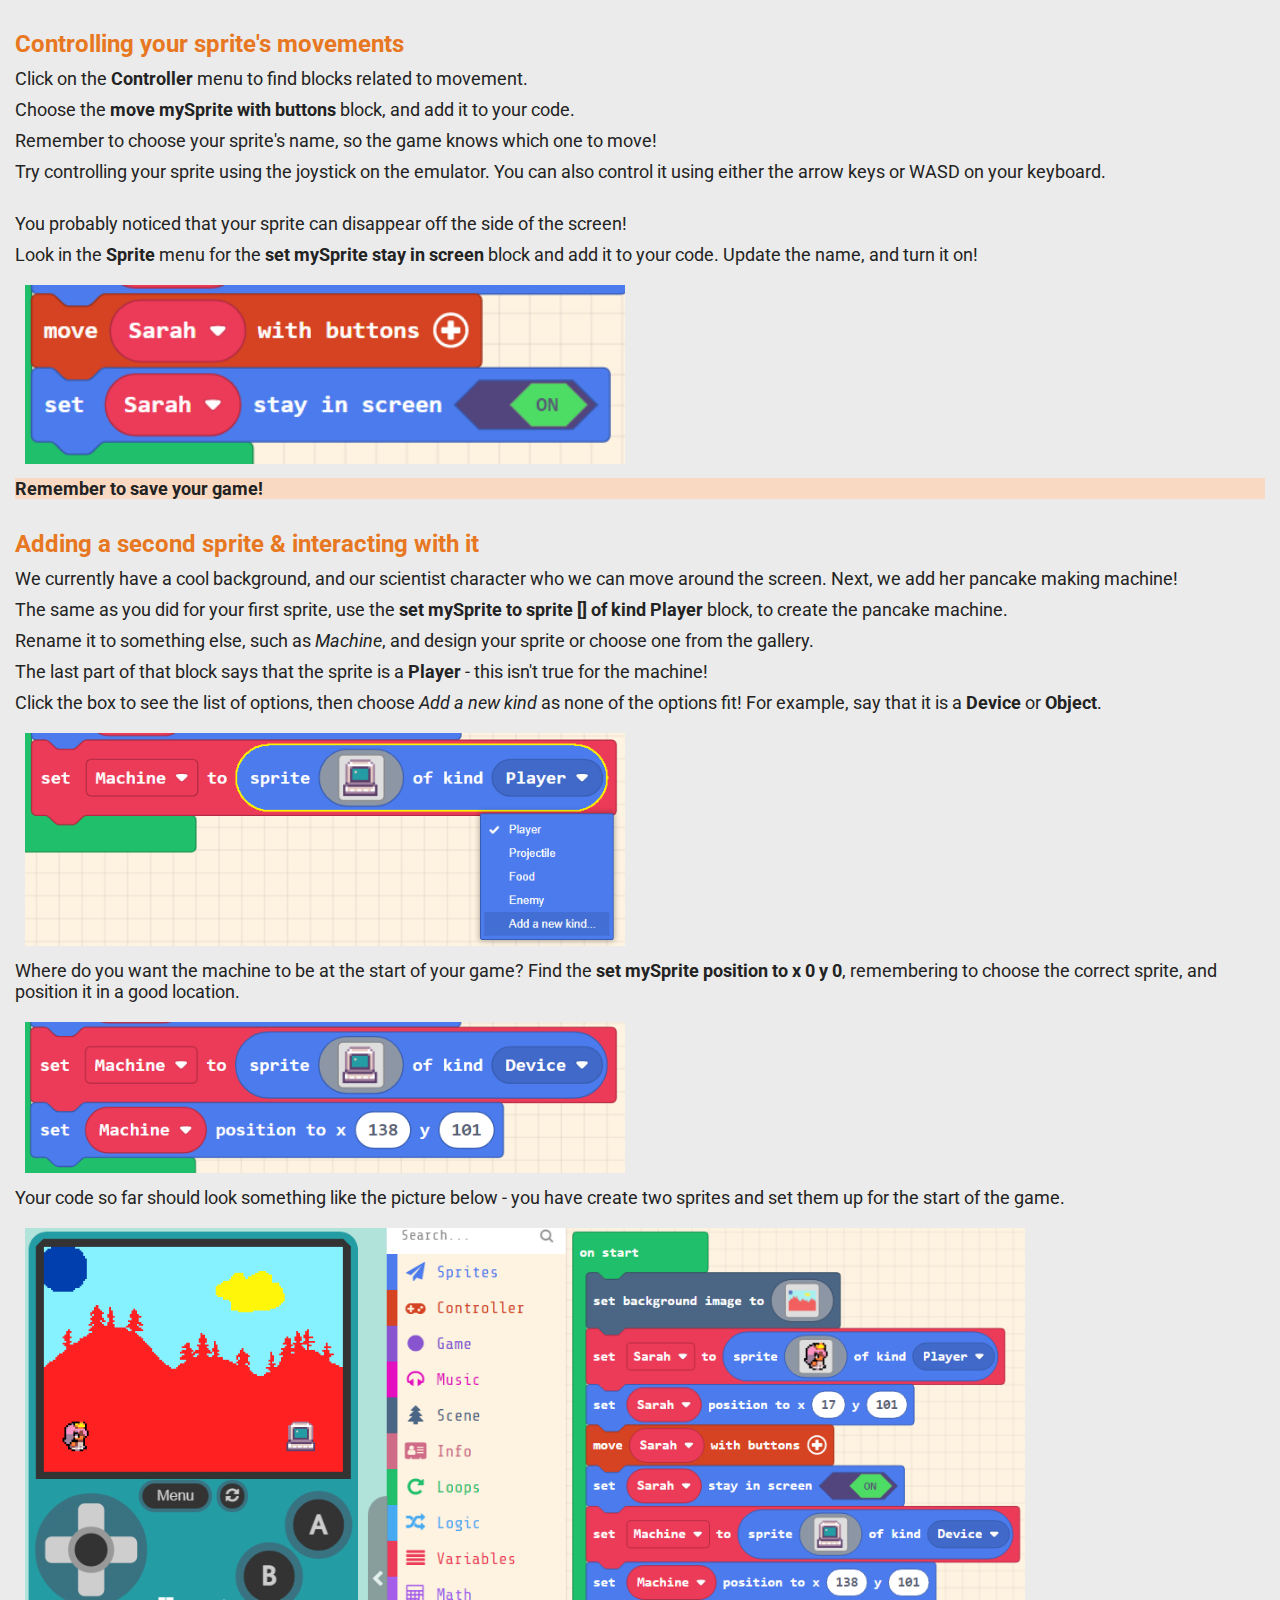
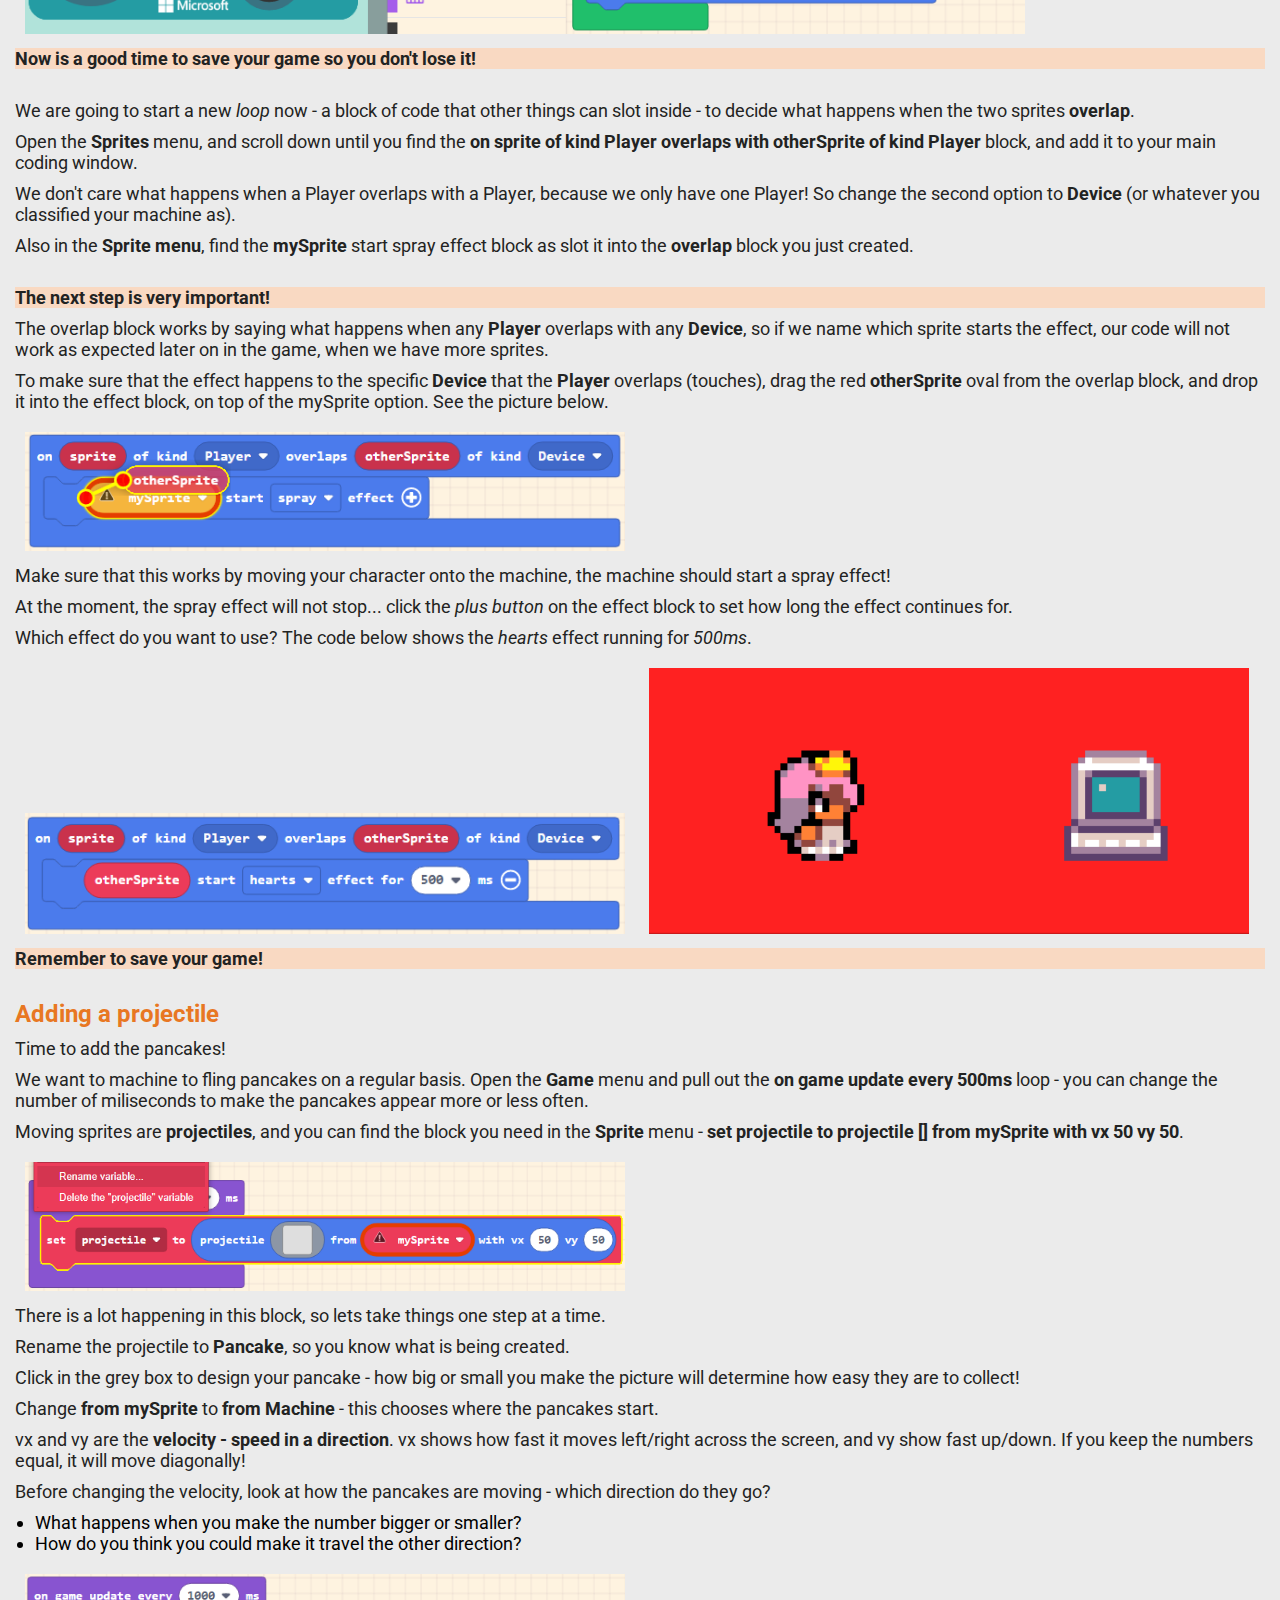
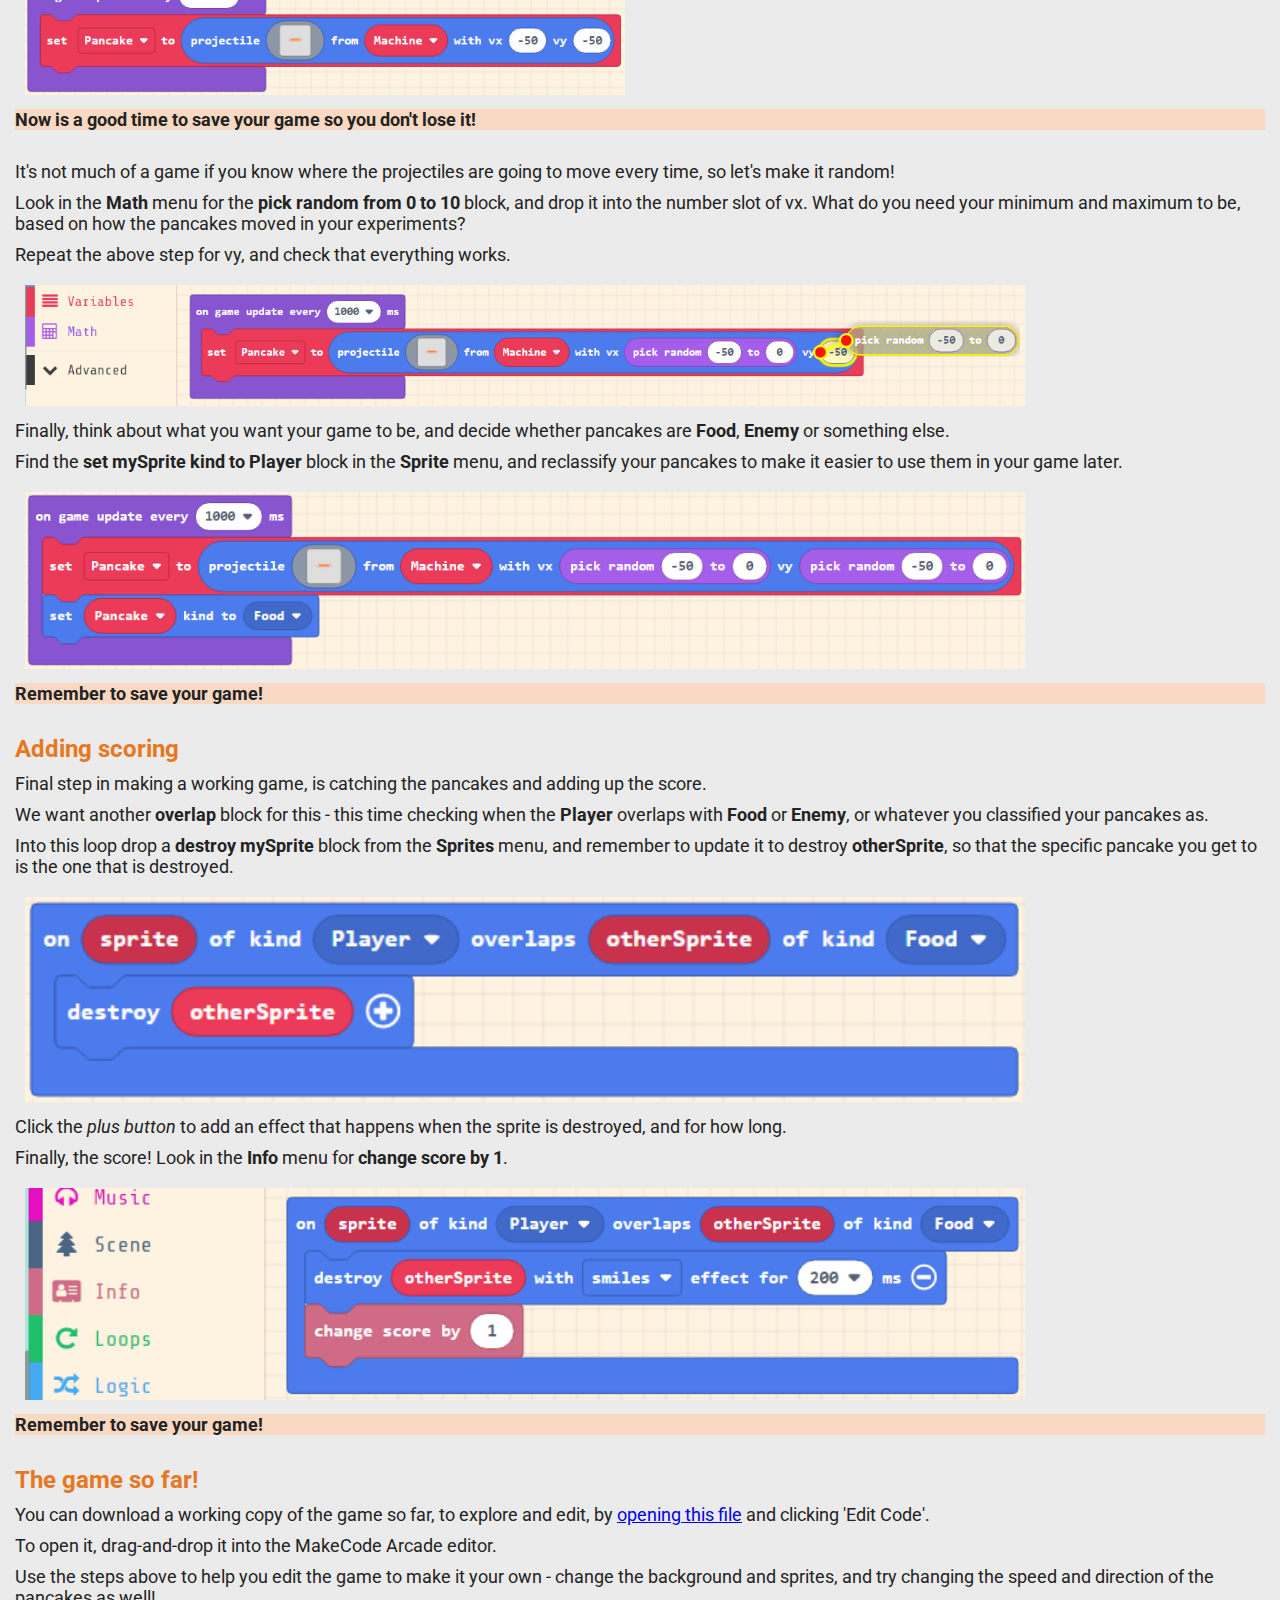
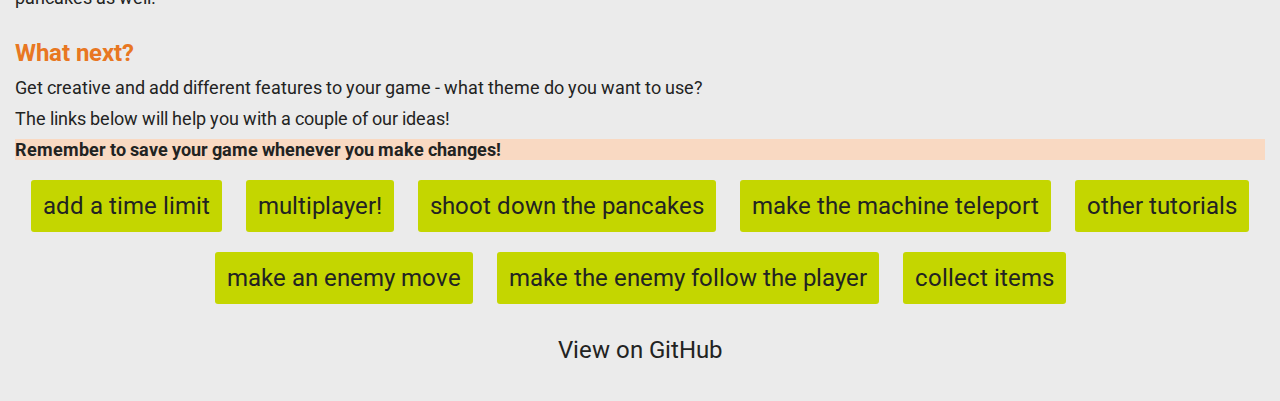
==== commit 7215bafb: "docs: add moving enemy extension" ====
--- a/index.html
+++ b/index.html
@@ -165,7 +165,7 @@
 
   <div id="working-game" class="left">
     <h3>The game so far!</h3>
-    <p>You can download a working copy of the game so far, to explore and edit, by <a href="https://makecode.com/_W8K8KfEFD19L" target="_blank">saving this file</a>.</p>
+    <p>You can download a working copy of the game so far, to explore and edit, by <a href="https://makecode.com/_W8K8KfEFD19L" target="_blank">opening this file</a> and clicking 'Edit Code'.</p>
     <p>To open it, drag-and-drop it into the MakeCode Arcade editor.</p>
     <p>Use the steps above to help you edit the game to make it your own - change the background and sprites, and try changing the speed and direction of the pancakes as well!</p>
     <br>
@@ -182,8 +182,11 @@
     <a href="countdown.html" target="_blank">add a time limit</a>
     <a href="multiplayer.html" target"_blank">multiplayer!</a>
     <a href="arrows.html" target"_blank">shoot down the pancakes</a>
-    <a href="teleporting" target="_blank">make the machine teleport</a>
+    <a href="teleporting.html" target="_blank">make the machine teleport</a>
     <a href="https://arcade.makecode.com/" target"_blank">other tutorials</a>
+    <a href="moving.html" target"_blank">make an enemy move</a>
+    <a href="following.html" target"_blank">make the enemy follow the player</a>
+    <a href="items.html" target"_blank">collect items</a>
   </nav>
 
   <footer class="links">
